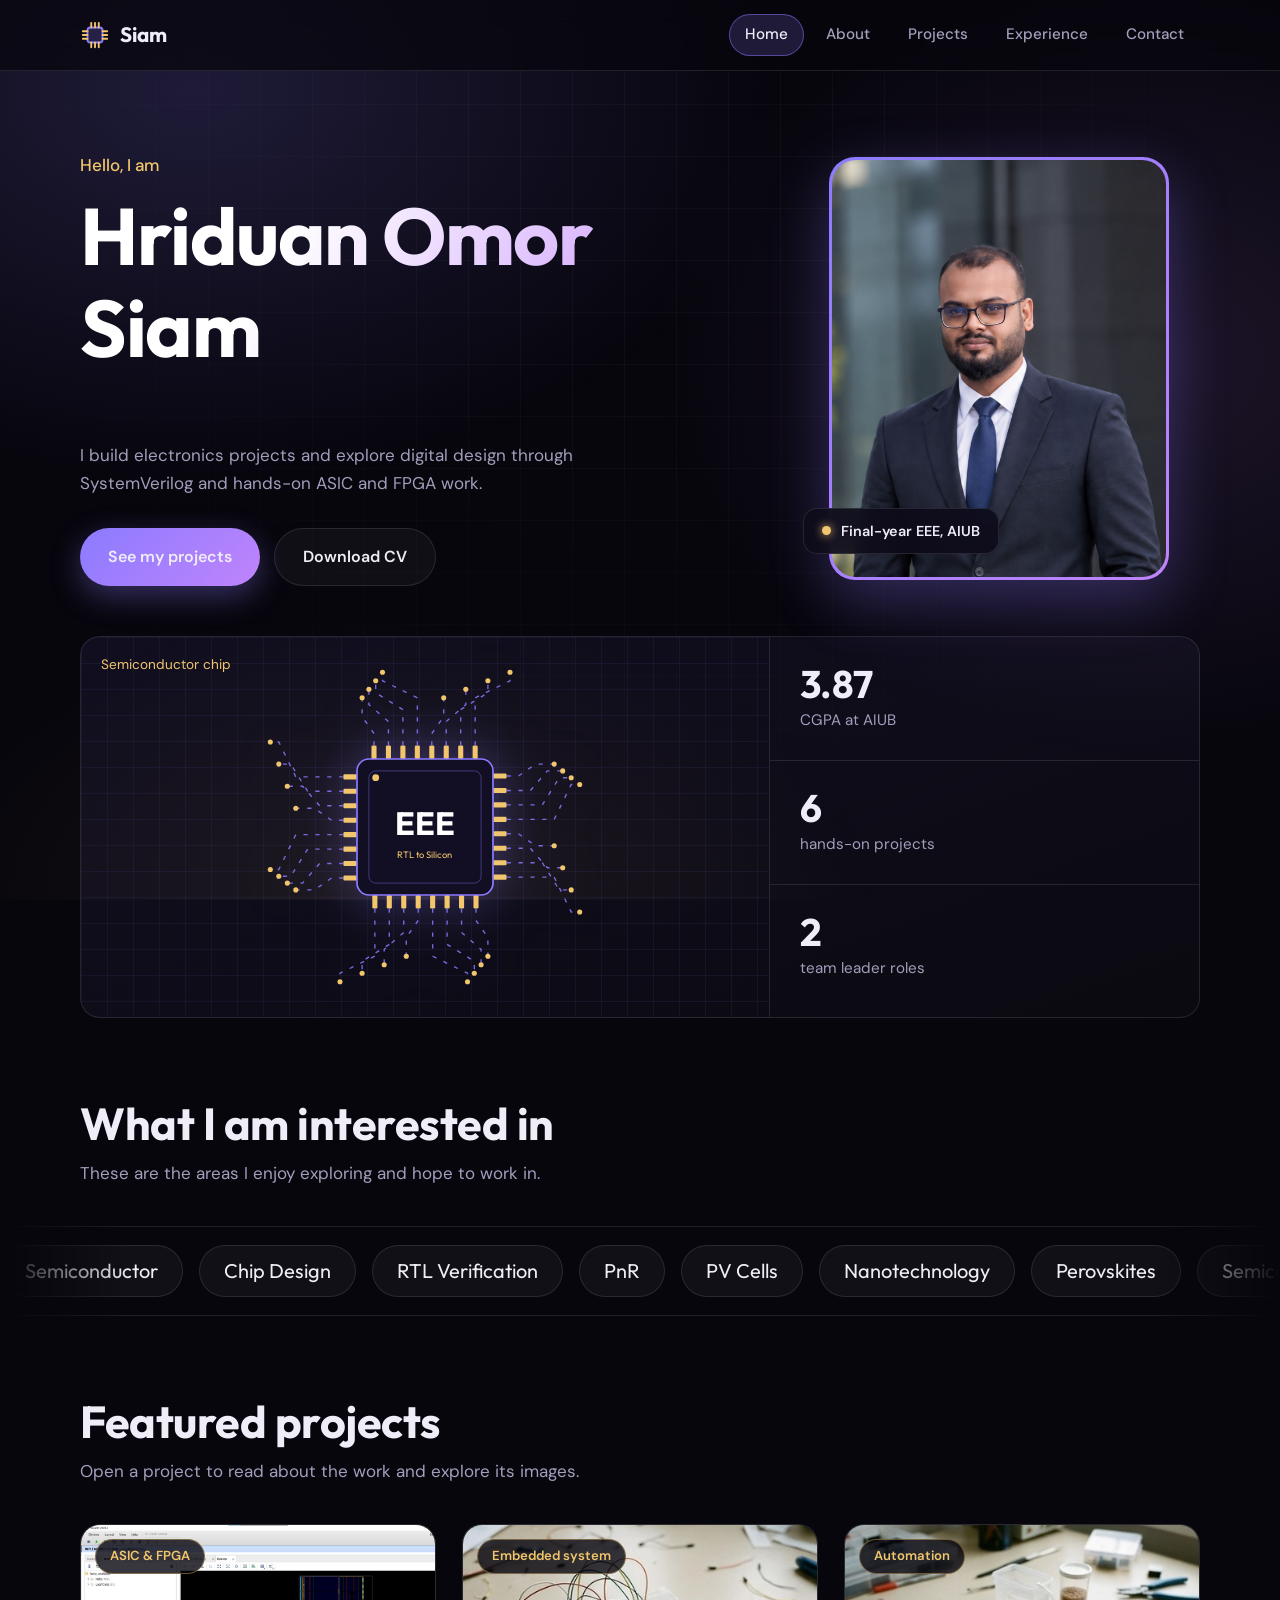
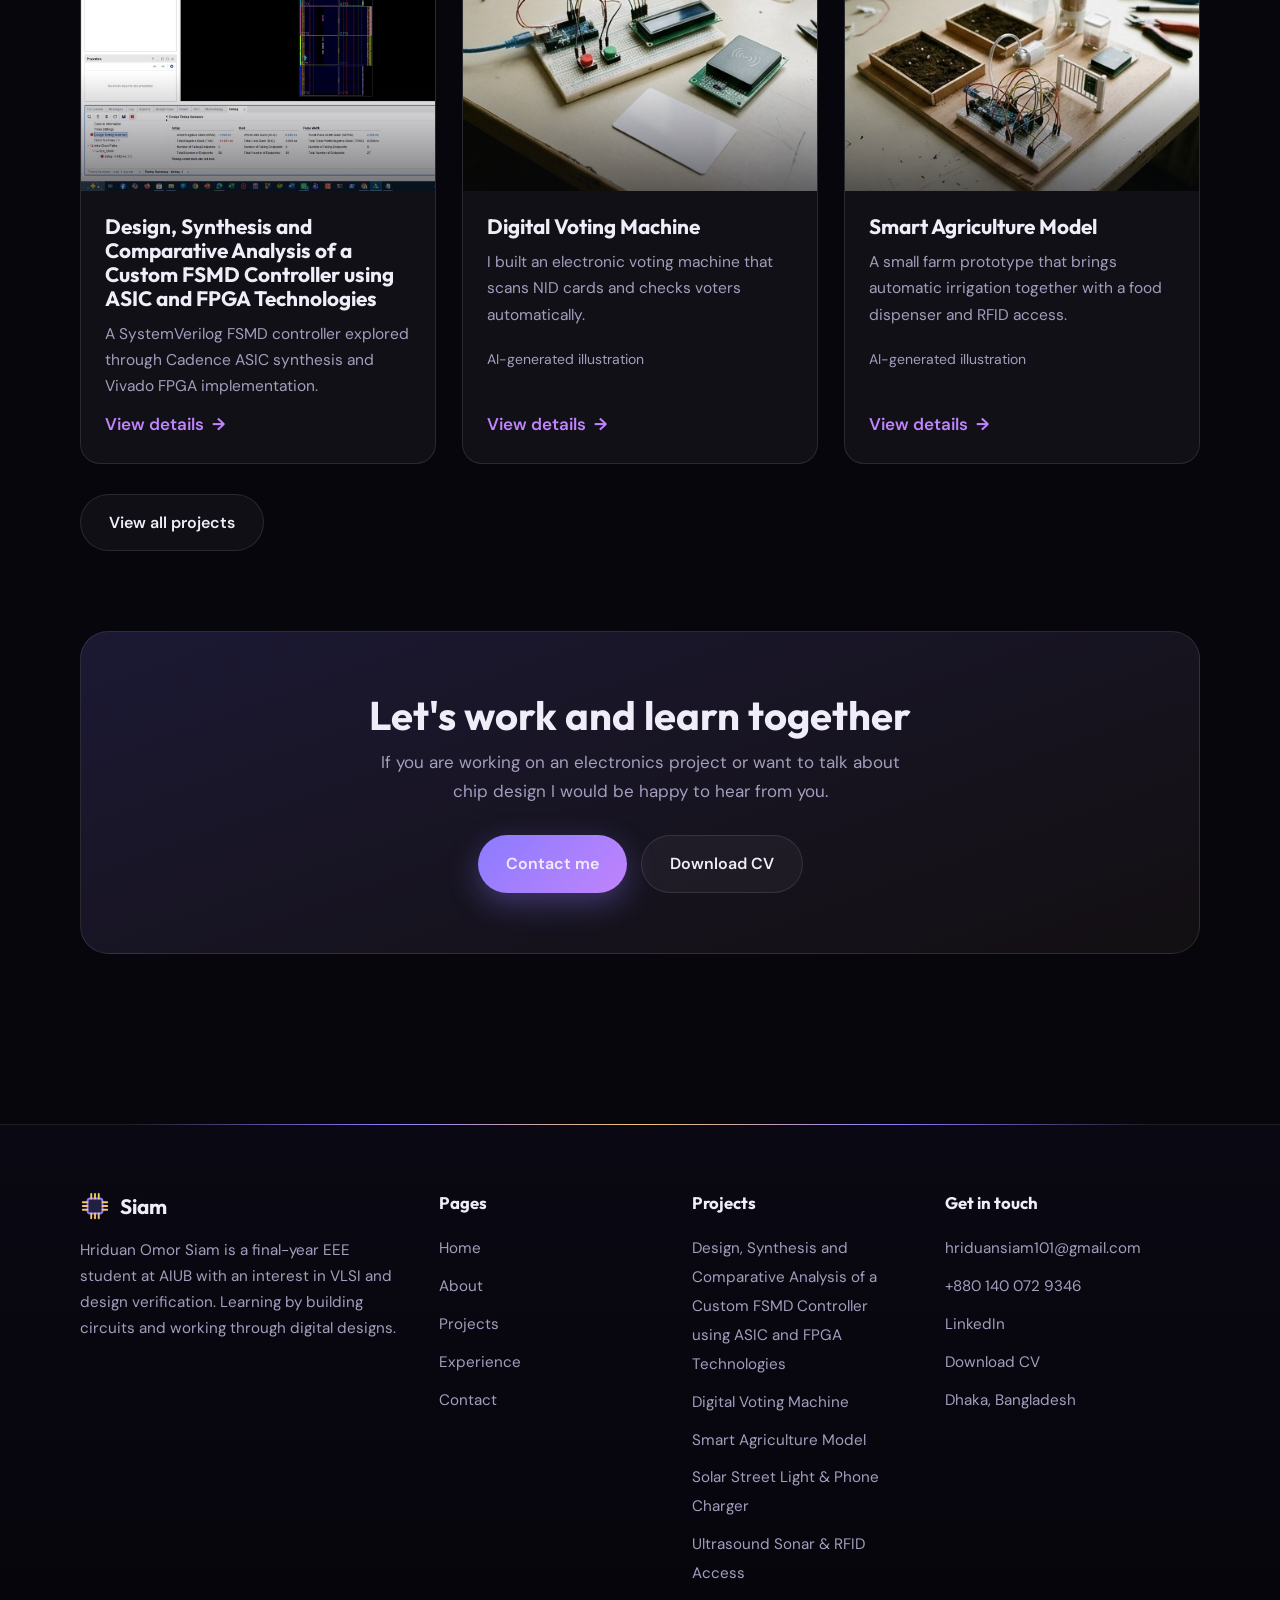
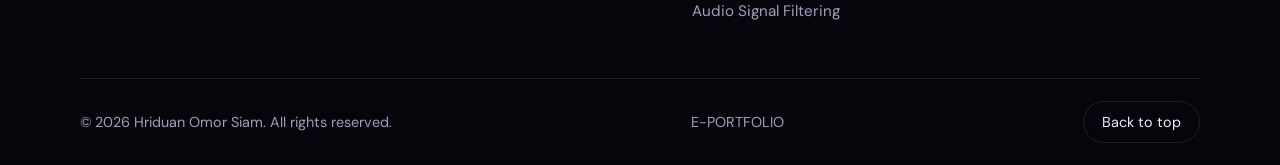
==== index.html @ ba756b3b "Update portfolio from archive" ====
<!DOCTYPE html>
<html lang="en">
<head>
<meta charset="UTF-8">
<meta name="viewport" content="width=device-width, initial-scale=1">
<title>Home | Hriduan Omor Siam</title>
<meta name="description" content="E-portfolio of Hriduan Omor Siam, Final-year EEE student focused on VLSI and design verification at AIUB.">
<meta name="theme-color" content="#07060d">
<link rel="icon" href="data:image/svg+xml,%3Csvg xmlns='http://www.w3.org/2000/svg' viewBox='0 0 32 32'%3E%3Crect x='7' y='7' width='18' height='18' rx='4' fill='%238b7bff'/%3E%3C/svg%3E">
<link rel="preconnect" href="https://fonts.googleapis.com">
<link rel="preconnect" href="https://fonts.gstatic.com" crossorigin>
<link href="https://fonts.googleapis.com/css2?family=DM+Sans:wght@400;500;600&family=Outfit:wght@500;600;700&display=swap" rel="stylesheet">
<link rel="stylesheet" href="style.css">
</head>
<body id="top">
<div id="loader">
<div class="loader-box">
<div class="load-chip">
<i class="pt" style="--i:0"></i><i class="pb" style="--i:0"></i><i class="pl" style="--i:0"></i><i class="pr" style="--i:0"></i>
<i class="pt" style="--i:1"></i><i class="pb" style="--i:1"></i><i class="pl" style="--i:1"></i><i class="pr" style="--i:1"></i>
<i class="pt" style="--i:2"></i><i class="pb" style="--i:2"></i><i class="pl" style="--i:2"></i><i class="pr" style="--i:2"></i>
<i class="pt" style="--i:3"></i><i class="pb" style="--i:3"></i><i class="pl" style="--i:3"></i><i class="pr" style="--i:3"></i>
<span>EEE</span>
</div>
<h2 class="load-name">Hriduan Omor Siam</h2>
<p class="load-text">Powering up the portfolio...</p>
<div class="load-bar"><div class="load-fill"></div></div>
</div>
</div>
<div id="progress"></div>
<header class="nav">
<div class="wrap nav-in">
<a class="logo" href="index.html"><span class="logo-mark"><svg viewBox="0 0 32 32" width="30" height="30" aria-hidden="true"><rect x="8" y="8" width="16" height="16" rx="3" fill="rgba(139,123,255,.2)" stroke="#8b7bff" stroke-width="2"/><path d="M12 3v5M16 3v5M20 3v5M12 24v5M16 24v5M20 24v5M3 12h5M3 16h5M3 20h5M24 12h5M24 16h5M24 20h5" stroke="#f2c66d" stroke-width="2" stroke-linecap="round"/></svg></span>Siam</a>
<input type="checkbox" id="menuToggle" class="menu-check" aria-label="Open menu">
<label for="menuToggle" class="menu-btn"><span></span><span></span><span></span></label>
<nav id="menu">
<ul>
<li><a href="index.html" class="active">Home</a></li>
<li><a href="about.html">About</a></li>
<li><a href="projects.html">Projects</a></li>
<li><a href="experience.html">Experience</a></li>
<li><a href="contact.html">Contact</a></li>
</ul>
</nav>
</div>
</header>
<main>
<section class="wrap hero">
<div>
<p class="hero-hi">Hello, I am</p>
<h1>Hriduan Omor Siam</h1>
<p class="hero-role"><span class="rotator" style="--total:12s"><span style="animation-delay:0s">Final-year EEE student at AIUB</span><span style="animation-delay:3s">VLSI and digital design enthusiast</span><span style="animation-delay:6s">RTL verification learner</span><span style="animation-delay:9s">Electronics project builder</span></span></p>
<p class="hero-text">I build electronics projects and explore digital design through SystemVerilog and hands-on ASIC and FPGA work.</p>
<div class="btn-row"><a class="btn primary" href="projects.html">See my projects</a><a class="btn" href="assets/Hriduan_CV.pdf" download>Download CV</a></div>
</div>
<div class="photo-wrap"><div class="photo-frame"><img src="assets/profile.jpg" alt="Hriduan Omor Siam"></div><div class="photo-badge">Final-year EEE, AIUB</div></div>
</section>
<section class="wrap">
<div class="chip-panel reveal">
<div class="chip-view"><span class="chip-label">Semiconductor chip</span><svg class="chip-svg" viewBox="0 0 400 400" role="img" aria-label="Semiconductor chip drawing">
<g transform="rotate(0 200 200)">
<rect class="pin" x="137" y="104" width="6" height="16" rx="1.5"/>
<path class="trace" style="animation-delay:0.000000s" d="M140 104 V90 L126 70 V48"/>
<circle class="node" cx="126" cy="48" r="3" style="animation-delay:0.000000s"/>
<rect class="pin" x="154" y="104" width="6" height="16" rx="1.5"/>
<path class="trace" style="animation-delay:0.200000s" d="M157 104 V76 L134 56 V38"/>
<circle class="node" cx="134" cy="38" r="3" style="animation-delay:0.250000s"/>
<rect class="pin" x="171" y="104" width="6" height="16" rx="1.5"/>
<path class="trace" style="animation-delay:0.400000s" d="M174 104 V62 L142 42 V28"/>
<circle class="node" cx="142" cy="28" r="3" style="animation-delay:0.500000s"/>
<rect class="pin" x="188" y="104" width="6" height="16" rx="1.5"/>
<path class="trace" style="animation-delay:0.600000s" d="M191 104 V48 L150 28 V18"/>
<circle class="node" cx="150" cy="18" r="3" style="animation-delay:0.750000s"/>
<rect class="pin" x="205" y="104" width="6" height="16" rx="1.5"/>
<path class="trace" style="animation-delay:0.800000s" d="M208 104 V90 L222 70 V48"/>
<circle class="node" cx="222" cy="48" r="3" style="animation-delay:1.000000s"/>
<rect class="pin" x="222" y="104" width="6" height="16" rx="1.5"/>
<path class="trace" style="animation-delay:1.000000s" d="M225 104 V76 L248 56 V38"/>
<circle class="node" cx="248" cy="38" r="3" style="animation-delay:1.250000s"/>
<rect class="pin" x="239" y="104" width="6" height="16" rx="1.5"/>
<path class="trace" style="animation-delay:1.200000s" d="M242 104 V62 L274 42 V28"/>
<circle class="node" cx="274" cy="28" r="3" style="animation-delay:1.500000s"/>
<rect class="pin" x="256" y="104" width="6" height="16" rx="1.5"/>
<path class="trace" style="animation-delay:1.400000s" d="M259 104 V48 L300 28 V18"/>
<circle class="node" cx="300" cy="18" r="3" style="animation-delay:1.750000s"/>
</g>
<g transform="rotate(90 200 200)">
<rect class="pin" x="137" y="104" width="6" height="16" rx="1.5"/>
<path class="trace" style="animation-delay:0.000000s" d="M140 104 V90 L126 70 V48"/>
<circle class="node" cx="126" cy="48" r="3" style="animation-delay:0.000000s"/>
<rect class="pin" x="154" y="104" width="6" height="16" rx="1.5"/>
<path class="trace" style="animation-delay:0.200000s" d="M157 104 V76 L134 56 V38"/>
<circle class="node" cx="134" cy="38" r="3" style="animation-delay:0.250000s"/>
<rect class="pin" x="171" y="104" width="6" height="16" rx="1.5"/>
<path class="trace" style="animation-delay:0.400000s" d="M174 104 V62 L142 42 V28"/>
<circle class="node" cx="142" cy="28" r="3" style="animation-delay:0.500000s"/>
<rect class="pin" x="188" y="104" width="6" height="16" rx="1.5"/>
<path class="trace" style="animation-delay:0.600000s" d="M191 104 V48 L150 28 V18"/>
<circle class="node" cx="150" cy="18" r="3" style="animation-delay:0.750000s"/>
<rect class="pin" x="205" y="104" width="6" height="16" rx="1.5"/>
<path class="trace" style="animation-delay:0.800000s" d="M208 104 V90 L222 70 V48"/>
<circle class="node" cx="222" cy="48" r="3" style="animation-delay:1.000000s"/>
<rect class="pin" x="222" y="104" width="6" height="16" rx="1.5"/>
<path class="trace" style="animation-delay:1.000000s" d="M225 104 V76 L248 56 V38"/>
<circle class="node" cx="248" cy="38" r="3" style="animation-delay:1.250000s"/>
<rect class="pin" x="239" y="104" width="6" height="16" rx="1.5"/>
<path class="trace" style="animation-delay:1.200000s" d="M242 104 V62 L274 42 V28"/>
<circle class="node" cx="274" cy="28" r="3" style="animation-delay:1.500000s"/>
<rect class="pin" x="256" y="104" width="6" height="16" rx="1.5"/>
<path class="trace" style="animation-delay:1.400000s" d="M259 104 V48 L300 28 V18"/>
<circle class="node" cx="300" cy="18" r="3" style="animation-delay:1.750000s"/>
</g>
<g transform="rotate(180 200 200)">
<rect class="pin" x="137" y="104" width="6" height="16" rx="1.5"/>
<path class="trace" style="animation-delay:0.000000s" d="M140 104 V90 L126 70 V48"/>
<circle class="node" cx="126" cy="48" r="3" style="animation-delay:0.000000s"/>
<rect class="pin" x="154" y="104" width="6" height="16" rx="1.5"/>
<path class="trace" style="animation-delay:0.200000s" d="M157 104 V76 L134 56 V38"/>
<circle class="node" cx="134" cy="38" r="3" style="animation-delay:0.250000s"/>
<rect class="pin" x="171" y="104" width="6" height="16" rx="1.5"/>
<path class="trace" style="animation-delay:0.400000s" d="M174 104 V62 L142 42 V28"/>
<circle class="node" cx="142" cy="28" r="3" style="animation-delay:0.500000s"/>
<rect class="pin" x="188" y="104" width="6" height="16" rx="1.5"/>
<path class="trace" style="animation-delay:0.600000s" d="M191 104 V48 L150 28 V18"/>
<circle class="node" cx="150" cy="18" r="3" style="animation-delay:0.750000s"/>
<rect class="pin" x="205" y="104" width="6" height="16" rx="1.5"/>
<path class="trace" style="animation-delay:0.800000s" d="M208 104 V90 L222 70 V48"/>
<circle class="node" cx="222" cy="48" r="3" style="animation-delay:1.000000s"/>
<rect class="pin" x="222" y="104" width="6" height="16" rx="1.5"/>
<path class="trace" style="animation-delay:1.000000s" d="M225 104 V76 L248 56 V38"/>
<circle class="node" cx="248" cy="38" r="3" style="animation-delay:1.250000s"/>
<rect class="pin" x="239" y="104" width="6" height="16" rx="1.5"/>
<path class="trace" style="animation-delay:1.200000s" d="M242 104 V62 L274 42 V28"/>
<circle class="node" cx="274" cy="28" r="3" style="animation-delay:1.500000s"/>
<rect class="pin" x="256" y="104" width="6" height="16" rx="1.5"/>
<path class="trace" style="animation-delay:1.400000s" d="M259 104 V48 L300 28 V18"/>
<circle class="node" cx="300" cy="18" r="3" style="animation-delay:1.750000s"/>
</g>
<g transform="rotate(270 200 200)">
<rect class="pin" x="137" y="104" width="6" height="16" rx="1.5"/>
<path class="trace" style="animation-delay:0.000000s" d="M140 104 V90 L126 70 V48"/>
<circle class="node" cx="126" cy="48" r="3" style="animation-delay:0.000000s"/>
<rect class="pin" x="154" y="104" width="6" height="16" rx="1.5"/>
<path class="trace" style="animation-delay:0.200000s" d="M157 104 V76 L134 56 V38"/>
<circle class="node" cx="134" cy="38" r="3" style="animation-delay:0.250000s"/>
<rect class="pin" x="171" y="104" width="6" height="16" rx="1.5"/>
<path class="trace" style="animation-delay:0.400000s" d="M174 104 V62 L142 42 V28"/>
<circle class="node" cx="142" cy="28" r="3" style="animation-delay:0.500000s"/>
<rect class="pin" x="188" y="104" width="6" height="16" rx="1.5"/>
<path class="trace" style="animation-delay:0.600000s" d="M191 104 V48 L150 28 V18"/>
<circle class="node" cx="150" cy="18" r="3" style="animation-delay:0.750000s"/>
<rect class="pin" x="205" y="104" width="6" height="16" rx="1.5"/>
<path class="trace" style="animation-delay:0.800000s" d="M208 104 V90 L222 70 V48"/>
<circle class="node" cx="222" cy="48" r="3" style="animation-delay:1.000000s"/>
<rect class="pin" x="222" y="104" width="6" height="16" rx="1.5"/>
<path class="trace" style="animation-delay:1.000000s" d="M225 104 V76 L248 56 V38"/>
<circle class="node" cx="248" cy="38" r="3" style="animation-delay:1.250000s"/>
<rect class="pin" x="239" y="104" width="6" height="16" rx="1.5"/>
<path class="trace" style="animation-delay:1.200000s" d="M242 104 V62 L274 42 V28"/>
<circle class="node" cx="274" cy="28" r="3" style="animation-delay:1.500000s"/>
<rect class="pin" x="256" y="104" width="6" height="16" rx="1.5"/>
<path class="trace" style="animation-delay:1.400000s" d="M259 104 V48 L300 28 V18"/>
<circle class="node" cx="300" cy="18" r="3" style="animation-delay:1.750000s"/>
</g>
<g class="chip-core">
<rect class="die" x="120" y="120" width="160" height="160" rx="14"/>
<rect class="die-inner" x="134" y="134" width="132" height="132" rx="8"/>
<circle cx="142" cy="142" r="4" fill="#f2c66d"/>
<text class="die-text" x="200" y="210">EEE</text>
<text class="die-sub" x="200" y="236">RTL  to  Silicon</text>
</g>
</svg>
</div>
<div class="chip-stats">
<div class="stat"><b>3.87</b><span>CGPA at AIUB</span></div>
<div class="stat"><b>6</b><span>hands-on projects</span></div>
<div class="stat"><b>2</b><span>team leader roles</span></div>
</div>
</div>
</section>
<section class="section">
<div class="wrap"><div class="section-head reveal"><h2>What I am interested in</h2><p>These are the areas I enjoy exploring and hope to work in.</p></div></div>
<div class="marquee"><div class="marquee-track">
<span>Semiconductor</span><span>Chip Design</span><span>RTL Verification</span><span>PnR</span><span>PV Cells</span><span>Nanotechnology</span><span>Perovskites</span><span>Semiconductor</span><span>Chip Design</span><span>RTL Verification</span><span>PnR</span><span>PV Cells</span><span>Nanotechnology</span><span>Perovskites</span>
</div></div>
</section>
<section class="wrap">
<div class="section-head reveal"><h2>Featured projects</h2><p>Open a project to read about the work and explore its images.</p></div>
<div class="projects-grid">
<a class="tile reveal" href="project-fsmd-controller-asic-fpga.html">
<div class="tile-img"><img src="assets/fsmd-fpga-layout.jpg" alt="Design, Synthesis and Comparative Analysis of a Custom FSMD Controller using ASIC and FPGA Technologies" loading="lazy"><span class="tile-cat">ASIC &amp; FPGA</span></div>
<div class="tile-body"><h3>Design, Synthesis and Comparative Analysis of a Custom FSMD Controller using ASIC and FPGA Technologies</h3><p>A SystemVerilog FSMD controller explored through Cadence ASIC synthesis and Vivado FPGA implementation.</p><span class="more">View details <b>&rarr;</b></span></div>
</a>
<a class="tile reveal" href="project-digital-voting-machine.html">
<div class="tile-img"><img src="assets/voting-machine-main.jpg" alt="Digital Voting Machine" loading="lazy"><span class="tile-cat">Embedded system</span></div>
<div class="tile-body"><h3>Digital Voting Machine</h3><p>I built an electronic voting machine that scans NID cards and checks voters automatically.</p><p class="image-note">AI-generated illustration</p><span class="more">View details <b>&rarr;</b></span></div>
</a>
<a class="tile reveal" href="project-smart-agriculture-model.html">
<div class="tile-img"><img src="assets/smart-farm-model.jpg" alt="Smart Agriculture Model" loading="lazy"><span class="tile-cat">Automation</span></div>
<div class="tile-body"><h3>Smart Agriculture Model</h3><p>A small farm prototype that brings automatic irrigation together with a food dispenser and RFID access.</p><p class="image-note">AI-generated illustration</p><span class="more">View details <b>&rarr;</b></span></div>
</a>
</div>
<div class="btn-row"><a class="btn" href="projects.html">View all projects</a></div>
</section>
<div class="section">
<section class="wrap">
<div class="cta reveal">
<h2>Let's work and learn together</h2>
<p>If you are working on an electronics project or want to talk about chip design I would be happy to hear from you.</p>
<div class="btn-row"><a class="btn primary" href="contact.html">Contact me</a><a class="btn" href="assets/Hriduan_CV.pdf" download>Download CV</a></div>
</div>
</section>
</div>
</main>
<footer class="footer">
<div class="wrap">
<div class="footer-top">
<div>
<a class="logo" href="index.html"><span class="logo-mark"><svg viewBox="0 0 32 32" width="30" height="30" aria-hidden="true"><rect x="8" y="8" width="16" height="16" rx="3" fill="rgba(139,123,255,.2)" stroke="#8b7bff" stroke-width="2"/><path d="M12 3v5M16 3v5M20 3v5M12 24v5M16 24v5M20 24v5M3 12h5M3 16h5M3 20h5M24 12h5M24 16h5M24 20h5" stroke="#f2c66d" stroke-width="2" stroke-linecap="round"/></svg></span>Siam</a>
<p>Hriduan Omor Siam is a final-year EEE student at AIUB with an interest in VLSI and design verification. Learning by building circuits and working through digital designs.</p>
</div>
<div>
<h4>Pages</h4>
<ul>
<li><a href="index.html">Home</a></li>
<li><a href="about.html">About</a></li>
<li><a href="projects.html">Projects</a></li>
<li><a href="experience.html">Experience</a></li>
<li><a href="contact.html">Contact</a></li>
</ul>
</div>
<div>
<h4>Projects</h4>
<ul>
<li><a href="project-fsmd-controller-asic-fpga.html">Design, Synthesis and Comparative Analysis of a Custom FSMD Controller using ASIC and FPGA Technologies</a></li>
<li><a href="project-digital-voting-machine.html">Digital Voting Machine</a></li>
<li><a href="project-smart-agriculture-model.html">Smart Agriculture Model</a></li>
<li><a href="project-solar-street-light.html">Solar Street Light &amp; Phone Charger</a></li>
<li><a href="project-ultrasound-sonar-rfid.html">Ultrasound Sonar &amp; RFID Access</a></li>
<li><a href="project-audio-signal-filtering.html">Audio Signal Filtering</a></li>
</ul>
</div>
<div>
<h4>Get in touch</h4>
<ul>
<li><a href="mailto:hriduansiam101@gmail.com">hriduansiam101@gmail.com</a></li>
<li><a href="tel:+8801400729346">+880 140 072 9346</a></li>
<li><a href="https://www.linkedin.com/in/hriduan-omor-siam-27870b363" target="_blank" rel="noopener">LinkedIn</a></li>
<li><a href="assets/Hriduan_CV.pdf" download>Download CV</a></li>
<li><span style="color:var(--muted);font-size:.95rem">Dhaka, Bangladesh</span></li>
</ul>
</div>
</div>
<div class="footer-bottom">
<span>&copy; 2026 Hriduan Omor Siam. All rights reserved.</span>
<span>E-PORTFOLIO</span>
<a class="to-top" href="#top">Back to top</a>
</div>
</div>
</footer>
</body>
</html>
---- style.css ----
/* ---------- COLORS AND SIZES (edit here) ---------- */
:root{
  --bg:#07060d;
  --bg2:#0e0c1a;
  --card:rgba(255,255,255,.045);
  --line:rgba(255,255,255,.1);
  --text:#efedf8;
  --muted:#a29fbd;
  --main:#8b7bff;      /* main violet */
  --main2:#c084fc;     /* lighter violet */
  --gold:#f2c66d;      /* gold, like chip pins */
  --grad:linear-gradient(135deg,#8b7bff,#c084fc);
  --radius:20px;
  --head:"Outfit","Segoe UI",system-ui,sans-serif;
  --body:"DM Sans","Segoe UI",system-ui,sans-serif;
}

/* ---------- BASIC RESET ---------- */
*{box-sizing:border-box;margin:0;padding:0}
html{scroll-behavior:smooth}
body{background:var(--bg);color:var(--text);font-family:var(--body);font-size:17px;line-height:1.7;overflow-x:hidden;animation:pageIn .7s ease}
img{max-width:100%;display:block}
a{color:inherit}
ul{list-style:none}
h1,h2,h3{font-family:var(--head);line-height:1.15}
.wrap{width:min(1120px,92%);margin:0 auto}
:focus-visible{outline:2px solid var(--gold);outline-offset:3px}

/* soft background glow + grid */
body::before{content:"";position:fixed;inset:0;z-index:-2;
  background:radial-gradient(600px 400px at 15% 10%,rgba(139,123,255,.18),transparent),
             radial-gradient(500px 400px at 90% 40%,rgba(192,132,252,.12),transparent),
             radial-gradient(500px 300px at 30% 100%,rgba(242,198,109,.07),transparent)}
body::after{content:"";position:fixed;inset:0;z-index:-1;pointer-events:none;
  background-image:linear-gradient(rgba(255,255,255,.03) 1px,transparent 1px),linear-gradient(90deg,rgba(255,255,255,.03) 1px,transparent 1px);
  background-size:52px 52px;
  -webkit-mask-image:radial-gradient(ellipse at 50% 20%,#000 20%,transparent 75%);mask-image:radial-gradient(ellipse at 50% 20%,#000 20%,transparent 75%)}

/* ---------- LOADING ANIMATION ---------- */
/* the loader hides itself with pure CSS after about 2 seconds, so it can never get stuck */
#loader{position:fixed;inset:0;z-index:999;background:var(--bg);display:grid;place-items:center;animation:loaderOut .6s ease 1.9s forwards}
.loader-box{text-align:center;width:min(320px,80%)}
.load-chip{position:relative;width:96px;height:96px;margin:0 auto 30px;border:2px solid var(--main);border-radius:18px;display:grid;place-items:center;
  font-family:var(--head);font-weight:700;font-size:1.5rem;color:var(--gold);background:rgba(139,123,255,.08);animation:chipGlow 1.4s ease-in-out infinite}
.load-chip i{position:absolute;background:var(--gold);border-radius:2px;opacity:.2;animation:pinOn 1.2s infinite;animation-delay:calc(var(--i) * .15s)}
.load-chip .pt{width:4px;height:14px;top:-15px;left:calc(15px + var(--i) * 21px)}
.load-chip .pb{width:4px;height:14px;bottom:-15px;left:calc(15px + var(--i) * 21px)}
.load-chip .pl{width:14px;height:4px;left:-15px;top:calc(15px + var(--i) * 21px)}
.load-chip .pr{width:14px;height:4px;right:-15px;top:calc(15px + var(--i) * 21px)}
.load-name{font-size:1.5rem;letter-spacing:.5px;margin-bottom:6px}
.load-text{color:var(--muted);font-size:.95rem;margin-bottom:18px}
.load-bar{height:4px;background:rgba(255,255,255,.1);border-radius:9px;overflow:hidden}
.load-fill{height:100%;width:0;background:var(--grad);border-radius:9px;box-shadow:0 0 14px var(--main);animation:fillBar 1.7s ease-out forwards}

/* ---------- NAVIGATION ---------- */
#progress{position:fixed;top:0;left:0;height:3px;width:100%;background:var(--grad);z-index:200;transform:scaleX(0);transform-origin:left}
@supports (animation-timeline:scroll()){#progress{animation:grow linear;animation-timeline:scroll(root)}}
.nav{position:sticky;top:0;z-index:100;background:rgba(7,6,13,.72);backdrop-filter:blur(14px);-webkit-backdrop-filter:blur(14px);border-bottom:1px solid var(--line);transition:.3s}
.nav.scrolled{background:rgba(7,6,13,.92);box-shadow:0 8px 30px rgba(0,0,0,.4)}
.nav-in{display:flex;align-items:center;justify-content:space-between;height:70px}
.logo{display:flex;align-items:center;gap:10px;text-decoration:none;font-family:var(--head);font-weight:700;font-size:1.3rem}
.logo-mark svg{display:block;transition:transform .6s}
.logo:hover .logo-mark svg{transform:rotate(90deg)}
.nav ul{display:flex;gap:6px}
.nav ul a{display:block;text-decoration:none;color:var(--muted);padding:8px 16px;border-radius:999px;font-weight:500;font-size:.95rem;transition:.25s}
.nav ul a:hover{color:var(--text);background:rgba(255,255,255,.06)}
.nav ul a.active{color:var(--text);background:rgba(139,123,255,.18);box-shadow:inset 0 0 0 1px rgba(139,123,255,.5)}
.menu-btn{display:none;background:none;border:1px solid var(--line);border-radius:12px;width:44px;height:44px;cursor:pointer;flex-direction:column;justify-content:center;align-items:center;gap:5px}
.menu-btn span{width:20px;height:2px;background:var(--text);transition:.3s}
.menu-check{position:absolute;opacity:0;width:0;height:0}
.menu-check:focus-visible + .menu-btn{outline:2px solid var(--gold);outline-offset:3px}
.menu-check:checked + .menu-btn span:nth-child(1){transform:translateY(7px) rotate(45deg)}
.menu-check:checked + .menu-btn span:nth-child(2){opacity:0}
.menu-check:checked + .menu-btn span:nth-child(3){transform:translateY(-7px) rotate(-45deg)}

/* ---------- BUTTONS AND TAGS ---------- */
.btn{position:relative;overflow:hidden;display:inline-flex;align-items:center;gap:8px;padding:14px 28px;border-radius:999px;font-weight:600;font-size:1rem;font-family:var(--body);text-decoration:none;color:var(--text);border:1px solid var(--line);background:rgba(255,255,255,.04);cursor:pointer;transition:.3s}
.btn:hover{transform:translateY(-3px);border-color:var(--main)}
.btn.primary{background:var(--grad);border:none;box-shadow:0 10px 30px rgba(139,123,255,.35)}
.btn.primary:hover{box-shadow:0 14px 40px rgba(139,123,255,.55)}
.btn::after{content:"";position:absolute;top:0;left:-80%;width:50%;height:100%;background:linear-gradient(100deg,transparent,rgba(255,255,255,.3),transparent);transform:skewX(-20deg)}
.btn:hover::after{left:130%;transition:.7s}
.btn-row{display:flex;flex-wrap:wrap;gap:14px;margin-top:30px}
.tag{display:inline-block;padding:5px 14px;border-radius:999px;font-size:.85rem;color:var(--gold);border:1px solid rgba(242,198,109,.35);background:rgba(242,198,109,.07)}
.tags{display:flex;flex-wrap:wrap;gap:10px}

/* ---------- HOME: HERO ---------- */
.hero{display:grid;grid-template-columns:1.25fr .75fr;gap:50px;align-items:center;padding:80px 0 50px}
.hero-hi{color:var(--gold);font-weight:500;margin-bottom:10px}
.hero h1{font-size:clamp(2.6rem,7vw,5rem);font-weight:700;letter-spacing:-1.5px;
  background:linear-gradient(120deg,#fff 30%,var(--main2));-webkit-background-clip:text;background-clip:text;color:transparent;margin-bottom:16px}
.hero-role{font-size:clamp(1.05rem,2.4vw,1.35rem);font-weight:600}
/* words change by themselves (the keyframes "wordShow" are made by the C++ program) */
.rotator{display:grid}
.rotator span{grid-area:1/1;opacity:0;animation:wordShow var(--total,12s) infinite}
.hero-text{color:var(--muted);max-width:520px;margin-top:14px}
.photo-wrap{position:relative;max-width:340px;margin:0 auto;animation:float 6s ease-in-out infinite}
.photo-frame{padding:3px;border-radius:26px;background:linear-gradient(135deg,var(--main),var(--main2),var(--gold),var(--main));background-size:300% 300%;animation:borderMove 6s linear infinite;box-shadow:0 20px 60px rgba(139,123,255,.3)}
.photo-frame img{border-radius:24px;width:100%;aspect-ratio:4/5;object-fit:cover;background:#fff}
.photo-badge{position:absolute;left:-26px;bottom:26px;display:flex;align-items:center;gap:10px;padding:10px 18px;border-radius:14px;background:rgba(14,12,26,.9);border:1px solid var(--line);font-size:.9rem;font-weight:600;backdrop-filter:blur(8px)}
.photo-badge::before{content:"";width:9px;height:9px;border-radius:50%;background:var(--gold);box-shadow:0 0 10px var(--gold);animation:pulse 1.6s infinite}

/* ---------- HOME: CHIP PANEL ---------- */
.chip-panel{display:grid;grid-template-columns:1.6fr 1fr;border:1px solid var(--line);border-radius:var(--radius);overflow:hidden;background:linear-gradient(160deg,rgba(139,123,255,.08),rgba(255,255,255,.02))}
.chip-view{position:relative;padding:20px;display:grid;place-items:center;min-height:320px;
  background-image:linear-gradient(rgba(139,123,255,.07) 1px,transparent 1px),linear-gradient(90deg,rgba(139,123,255,.07) 1px,transparent 1px);background-size:26px 26px}
.chip-label{position:absolute;top:16px;left:20px;font-size:.85rem;color:var(--gold)}
.chip-svg{width:100%;max-width:340px;height:auto;filter:drop-shadow(0 0 25px rgba(139,123,255,.35))}
.pin{fill:var(--gold)}
.trace{fill:none;stroke:var(--main);stroke-width:1.6;stroke-dasharray:5 9;animation:flow 2.5s linear infinite;opacity:.85}
.node{fill:var(--gold);animation:pulse 2s infinite}
.die{fill:#120f24;stroke:var(--main);stroke-width:2}
.die-inner{fill:none;stroke:rgba(139,123,255,.45);stroke-width:1}
.die-text{fill:#fff;font-family:var(--head);font-weight:700;font-size:38px;text-anchor:middle}
.die-sub{fill:var(--gold);font-family:var(--head);font-size:11px;text-anchor:middle}
.chip-core{animation:chipGlow 2.4s ease-in-out infinite}
.chip-stats{border-left:1px solid var(--line)}
.stat{padding:26px 30px;border-bottom:1px solid var(--line)}
.stat:last-child{border-bottom:none}
.stat b{display:block;font-family:var(--head);font-size:2.4rem;line-height:1.1}
.stat span{color:var(--muted);font-size:.95rem}

/* ---------- SECTIONS ---------- */
.section{padding:80px 0}
.section-head{margin-bottom:38px;max-width:640px}
.section-head h2{font-size:clamp(1.9rem,4.5vw,2.8rem);letter-spacing:-.5px;margin-bottom:10px}
.section-head p{color:var(--muted)}
.page-hero{padding:80px 0 20px}
.page-hero h1{font-size:clamp(2.2rem,6vw,3.8rem);letter-spacing:-1px;margin-bottom:12px}
.page-hero p{color:var(--muted);max-width:620px}
.crumb{display:inline-block;color:var(--gold);text-decoration:none;font-size:.95rem;margin-bottom:18px}
.crumb:hover{text-decoration:underline}
.grid{display:grid;gap:22px;grid-template-columns:repeat(auto-fit,minmax(260px,1fr))}
.card{background:var(--card);border:1px solid var(--line);border-radius:var(--radius);padding:28px;transition:border-color .3s,box-shadow .3s,transform .3s}
.card:hover{border-color:rgba(139,123,255,.55);box-shadow:0 14px 40px rgba(139,123,255,.15);transform:translateY(-4px)}
form.card:hover,.cv-card:hover,.side-box:hover{transform:none}
.card h3{font-size:1.2rem;margin-bottom:8px}
.card p{color:var(--muted);font-size:.98rem}

/* interests strip */
.marquee{overflow:hidden;border-block:1px solid var(--line);padding:18px 0;-webkit-mask-image:linear-gradient(90deg,transparent,#000 10%,#000 90%,transparent);mask-image:linear-gradient(90deg,transparent,#000 10%,#000 90%,transparent)}
.marquee-track{display:flex;gap:16px;width:max-content;animation:scroll 32s linear infinite}
.marquee:hover .marquee-track{animation-play-state:paused}
.marquee-track span{font-family:var(--head);font-size:1.25rem;padding:8px 24px;border-radius:999px;border:1px solid var(--line);background:var(--card);white-space:nowrap}
.interest .dot{display:block;width:34px;height:34px;margin-bottom:16px;border-radius:9px;border:2px solid var(--main);position:relative}
.interest .dot::after{content:"";position:absolute;inset:7px;border-radius:3px;background:var(--gold);opacity:.85}

/* ---------- PROJECT TILES ---------- */
.projects-grid{display:grid;gap:26px;grid-template-columns:repeat(auto-fill,minmax(320px,1fr))}
.tile{display:flex;flex-direction:column;text-decoration:none;color:inherit;background:var(--card);border:1px solid var(--line);border-radius:var(--radius);overflow:hidden;transition:border-color .3s,box-shadow .3s,transform .25s;transform-style:preserve-3d}
.tile:hover{border-color:rgba(139,123,255,.6);box-shadow:0 20px 50px rgba(139,123,255,.2);transform:translateY(-8px)}
.tile-img{position:relative;overflow:hidden;aspect-ratio:4/3;background:#f1f1f7}
.tile-img img{width:100%;height:100%;object-fit:cover;transition:transform .6s}
.tile:hover .tile-img img{transform:scale(1.08)}
.tile-img::after{content:"";position:absolute;inset:0;background:linear-gradient(180deg,transparent 55%,rgba(7,6,13,.55))}
.tile-cat{position:absolute;z-index:2;top:14px;left:14px;padding:5px 14px;border-radius:999px;font-size:.82rem;font-weight:600;background:rgba(7,6,13,.8);color:var(--gold);border:1px solid rgba(242,198,109,.4)}
.tile-body{padding:24px;display:flex;flex-direction:column;gap:10px;flex:1}
.tile-body h3{font-size:1.3rem}
.tile-body p{color:var(--muted);font-size:.97rem;flex:1}
.more{color:var(--main2);font-weight:600;display:inline-flex;gap:8px;align-items:center}
.more b{transition:transform .3s}
.tile:hover .more b{transform:translateX(6px)}

/* ---------- PROJECT DETAIL PAGE ---------- */
.detail{display:grid;grid-template-columns:1.4fr .6fr;gap:34px;align-items:start}
.gallery{display:grid;grid-template-columns:repeat(2,1fr);gap:16px}
.gallery figure a{display:block;text-decoration:none;color:inherit}
.gallery figure{cursor:zoom-in;overflow:hidden;border-radius:16px;border:1px solid var(--line);background:var(--card)}
.gallery img{width:100%;aspect-ratio:4/3;object-fit:contain;background:#f1f1f7;transition:transform .5s}
.gallery figure:hover img{transform:scale(1.05)}
.gallery figcaption{padding:10px 14px;font-size:.9rem;color:var(--muted)}
.side-box{position:sticky;top:96px}
.side-box h3{margin:0 0 12px;font-size:1.05rem}
.side-box .tags{margin-bottom:24px}
.text-block{margin-top:34px}
.text-block p{color:var(--muted);margin-bottom:14px}
.text-block h2{font-size:1.6rem;margin:30px 0 14px}
.check li{position:relative;padding-left:30px;margin-bottom:10px;color:var(--text)}
.check li::before{content:"";position:absolute;left:0;top:9px;width:14px;height:8px;border-left:2px solid var(--gold);border-bottom:2px solid var(--gold);transform:rotate(-45deg)}
.pager{display:flex;justify-content:space-between;gap:16px;margin-top:60px;flex-wrap:wrap}
.pager a{flex:1;min-width:220px;text-decoration:none;padding:20px 24px;border-radius:var(--radius);border:1px solid var(--line);background:var(--card);transition:.3s}
.pager a:hover{border-color:var(--main);transform:translateY(-4px)}
.pager small{display:block;color:var(--muted)}
.pager a.next{text-align:right}
/* big photo: opens with the #target trick, no JavaScript needed */
.lightbox{position:fixed;inset:0;z-index:500;background:rgba(4,3,10,.93);display:none;place-items:center;padding:24px;cursor:zoom-out;text-decoration:none;color:inherit}
.lightbox:target{display:grid;animation:pageIn .3s}
.lightbox img{max-height:80vh;border-radius:14px;background:#fff;margin:0 auto}
.lightbox p{text-align:center;margin-top:14px;color:var(--muted)}

/* ---------- ABOUT / EXPERIENCE ---------- */
.about{display:grid;grid-template-columns:.7fr 1.3fr;gap:50px;align-items:center}
.about p{color:var(--muted);margin-bottom:16px}
.timeline{position:relative;margin-left:8px;padding-left:34px;border-left:2px solid var(--line)}
.t-item{position:relative;margin-bottom:26px}
.t-item::before{content:"";position:absolute;left:-43px;top:28px;width:16px;height:16px;border-radius:50%;background:var(--bg);border:3px solid var(--main);box-shadow:0 0 12px var(--main)}
.t-item .tag{margin-bottom:10px}
.t-item small{color:var(--gold)}
.skill-card h3{color:var(--gold);margin-bottom:14px}
.skill-card .tag{color:var(--text);border-color:var(--line);background:rgba(255,255,255,.05)}

/* ---------- CONTACT ---------- */
.contact{display:grid;grid-template-columns:.9fr 1.1fr;gap:34px}
.info-link{display:flex;gap:16px;align-items:center;text-decoration:none;padding:18px 20px;border-radius:16px;border:1px solid var(--line);background:var(--card);margin-bottom:14px;transition:.3s}
.info-link:hover{border-color:var(--main);transform:translateX(6px)}
.info-link small{display:block;color:var(--muted)}
.info-link strong{word-break:break-word;font-weight:500}
.ico{flex:none;width:44px;height:44px;border-radius:12px;display:grid;place-items:center;background:rgba(139,123,255,.15);color:var(--gold);font-family:var(--head);font-weight:700}
.cv-card{margin-top:22px;text-align:center;border-color:rgba(242,198,109,.4);background:linear-gradient(160deg,rgba(242,198,109,.08),rgba(139,123,255,.06))}
.cv-card p{margin-bottom:18px}
form label{display:block;font-weight:500;margin-bottom:6px}
form input,form textarea{width:100%;padding:14px 16px;margin-bottom:18px;border-radius:14px;border:1px solid var(--line);background:rgba(255,255,255,.04);color:var(--text);font:inherit;transition:.25s}
form input:focus,form textarea:focus{outline:none;border-color:var(--main);box-shadow:0 0 0 4px rgba(139,123,255,.2)}
form textarea{min-height:150px;resize:vertical}
.hp{display:none}
.sent-note{display:none;scroll-margin-top:100px;margin-bottom:20px;padding:14px 18px;border-radius:14px;border:1px solid rgba(242,198,109,.45);background:rgba(242,198,109,.08);color:var(--text)}
.sent-note:target{display:block;animation:pageIn .4s}
.form-note{margin-top:14px}
.form-note a{color:var(--gold)}

/* ---------- FOOTER ---------- */
.cta{text-align:center;padding:60px 30px;border-radius:28px;border:1px solid var(--line);background:linear-gradient(160deg,rgba(139,123,255,.16),rgba(242,198,109,.05));margin-bottom:10px}
.cta h2{font-size:clamp(1.7rem,4vw,2.5rem);margin-bottom:10px}
.cta p{color:var(--muted);max-width:520px;margin:0 auto}
.cta .btn-row{justify-content:center}
.footer{margin-top:80px;border-top:1px solid var(--line);background:linear-gradient(180deg,#0a0913,#05040a);position:relative}
.footer::before{content:"";position:absolute;top:-1px;left:10%;right:10%;height:1px;background:linear-gradient(90deg,transparent,var(--main),var(--gold),var(--main),transparent)}
.footer-top{display:grid;grid-template-columns:1.5fr 1fr 1fr 1.2fr;gap:40px;padding:64px 0 44px}
.footer h4{font-family:var(--head);font-size:1.05rem;margin-bottom:16px}
.footer p{color:var(--muted);font-size:.95rem;max-width:320px;margin-top:14px}
.footer li{margin-bottom:9px}
.footer li a{color:var(--muted);text-decoration:none;font-size:.95rem;transition:.25s}
.footer li a:hover{color:var(--gold);padding-left:5px}
.footer-bottom{display:flex;justify-content:space-between;align-items:center;flex-wrap:wrap;gap:14px;padding:22px 0;border-top:1px solid var(--line);color:var(--muted);font-size:.9rem}
.to-top{display:inline-block;text-decoration:none;cursor:pointer;background:none;border:1px solid var(--line);color:var(--text);border-radius:999px;padding:8px 18px;font:inherit;font-size:.9rem;transition:.3s}
.to-top:hover{border-color:var(--gold);color:var(--gold)}

/* ---------- ANIMATIONS ---------- */
/* slide-in when scrolling (browsers that do not know it just show everything) */
@supports (animation-timeline:view()){
  .reveal{animation:revealIn linear backwards;animation-timeline:view();animation-range:entry 0% entry 45%}
}
@keyframes revealIn{from{opacity:0;transform:translateY(34px)}to{opacity:1;transform:none}}
@keyframes pageIn{from{opacity:0}to{opacity:1}}
@keyframes loaderOut{to{opacity:0;visibility:hidden}}
@keyframes fillBar{to{width:100%}}
@keyframes grow{to{transform:scaleX(1)}}
@keyframes float{50%{transform:translateY(-12px)}}
@keyframes pulse{50%{opacity:.35;transform:scale(.8)}}
@keyframes flow{to{stroke-dashoffset:-56}}
@keyframes scroll{to{transform:translateX(-50%)}}
@keyframes borderMove{to{background-position:300% 0}}
@keyframes pinOn{50%{opacity:1;box-shadow:0 0 12px var(--gold)}}
@keyframes chipGlow{50%{box-shadow:0 0 34px rgba(139,123,255,.55)}}

/* ---------- RESPONSIVE ---------- */
@media (max-width:900px){
  .hero,.about,.contact,.detail{grid-template-columns:1fr}
  .hero{padding-top:50px}
  .photo-wrap{order:-1;max-width:260px}
  .photo-badge{left:50%;transform:translateX(-50%);bottom:-16px;white-space:nowrap}
  .chip-panel{grid-template-columns:1fr}
  .chip-stats{border-left:none;border-top:1px solid var(--line);display:grid;grid-template-columns:repeat(3,1fr)}
  .stat{border-bottom:none;border-right:1px solid var(--line);padding:20px}
  .stat:last-child{border-right:none}
  .side-box{position:static}
  .footer-top{grid-template-columns:1fr 1fr}
}
@media (max-width:760px){
  .menu-btn{display:flex}
  .nav nav{position:absolute;top:70px;left:0;right:0;background:rgba(7,6,13,.97);border-bottom:1px solid var(--line);max-height:0;overflow:hidden;transition:max-height .4s}
  .menu-check:checked ~ nav{max-height:360px}
  .nav ul{flex-direction:column;padding:14px 4%}
  .section{padding:56px 0}
}
@media (max-width:520px){
  body{font-size:16px}
  .footer-top{grid-template-columns:1fr;gap:30px}
  .footer-bottom{justify-content:center;text-align:center}
  .projects-grid{grid-template-columns:1fr}
  .chip-stats{grid-template-columns:1fr}
  .stat{border-right:none;border-bottom:1px solid var(--line)}
  .gallery{grid-template-columns:1fr}
}
@media (prefers-reduced-motion:reduce){
  *,*::before,*::after{animation-duration:.01ms !important;animation-iteration-count:1 !important;transition-duration:.01ms !important}
  .reveal{animation:none}
  #loader{display:none}
  .rotator span{animation:none !important;opacity:1;display:none;transform:none}
  .rotator span:first-child{display:block}
}

/* Readable long-form text and image provenance; original brand tokens preserved. */
.coursework{margin-top:16px;color:var(--muted)}
.image-note{font-size:.875rem;line-height:1.6;color:var(--muted);margin:12px 0 18px;text-align:left}
.tile-body .image-note{margin:10px 0 0;font-size:.875rem}
@media(min-width:768px){
  .about .reveal > p,.text-block > p{text-align:justify;text-justify:inter-word;hyphens:auto}
}

@keyframes wordShow{
0%{opacity:0;transform:translateY(10px)}
2.500000%{opacity:1;transform:none}
21.250000%{opacity:1;transform:none}
25.000000%{opacity:0;transform:translateY(-10px)}
100%{opacity:0}
}
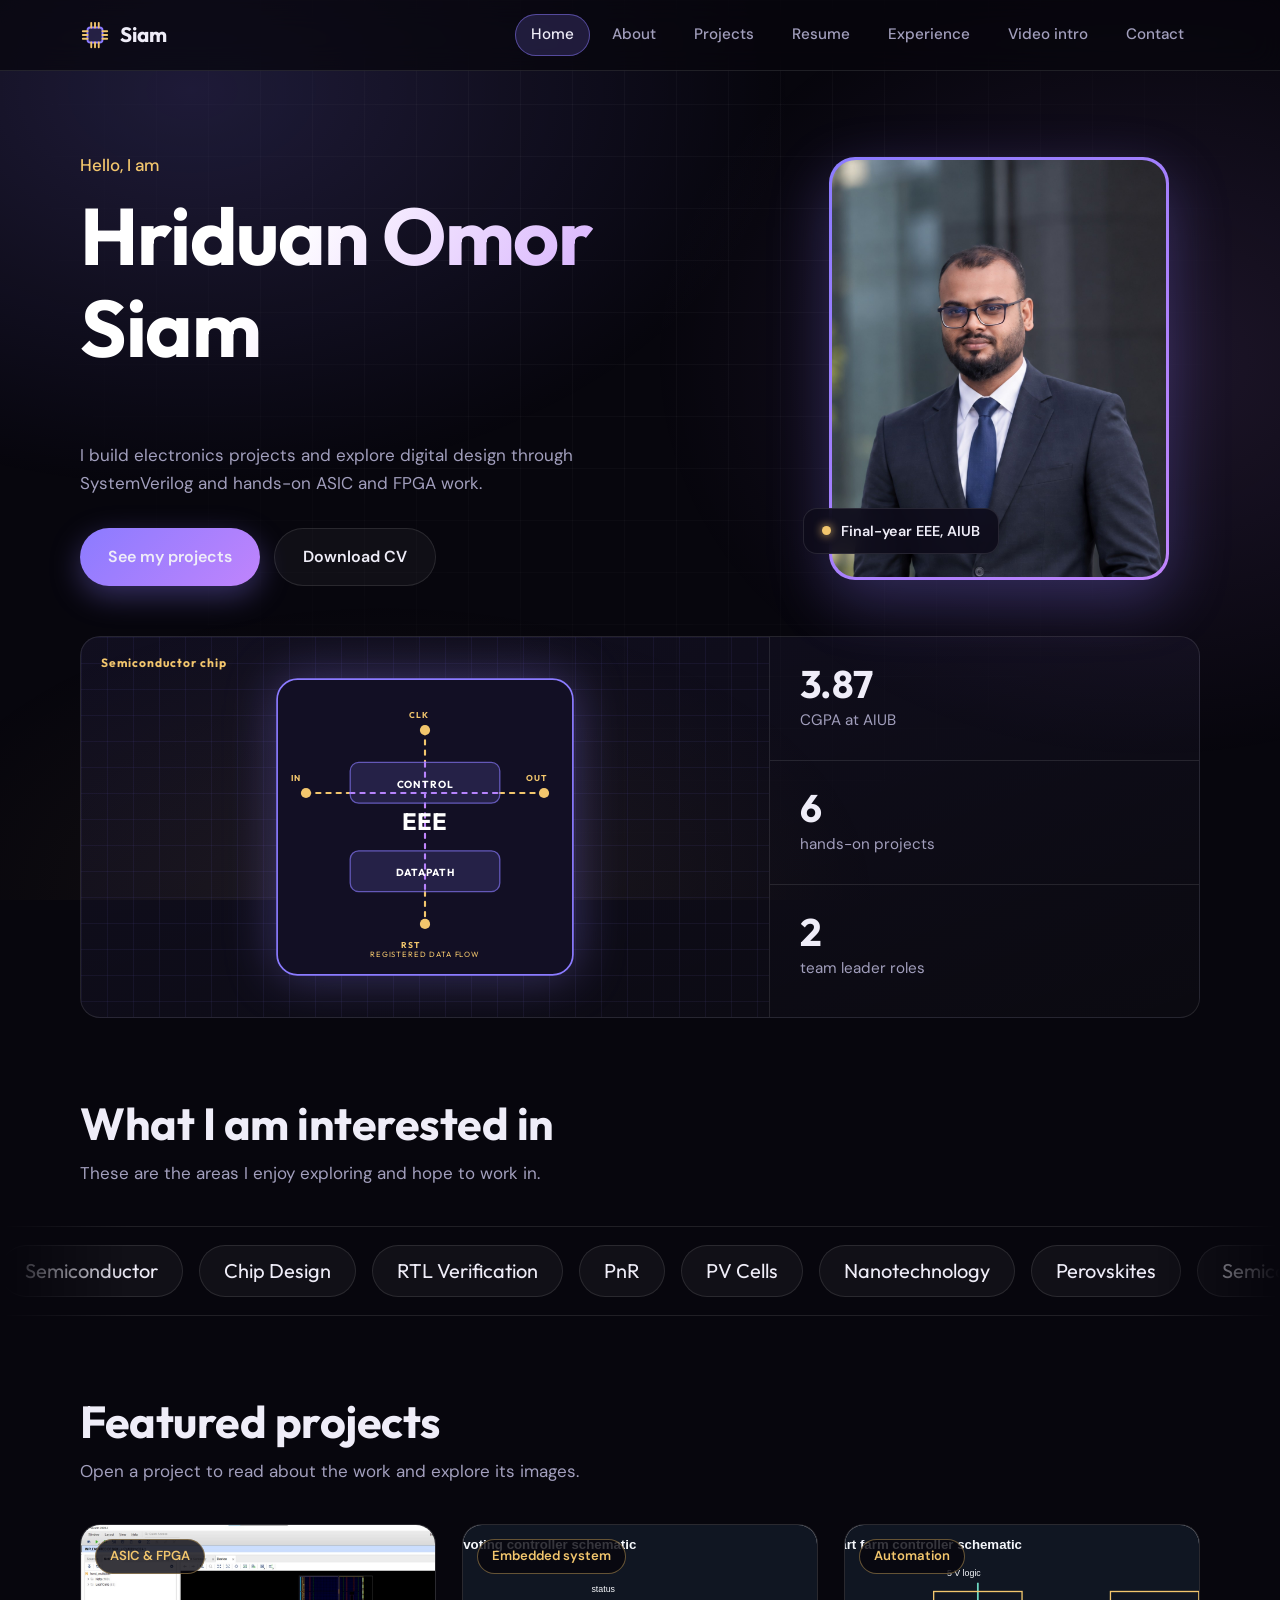
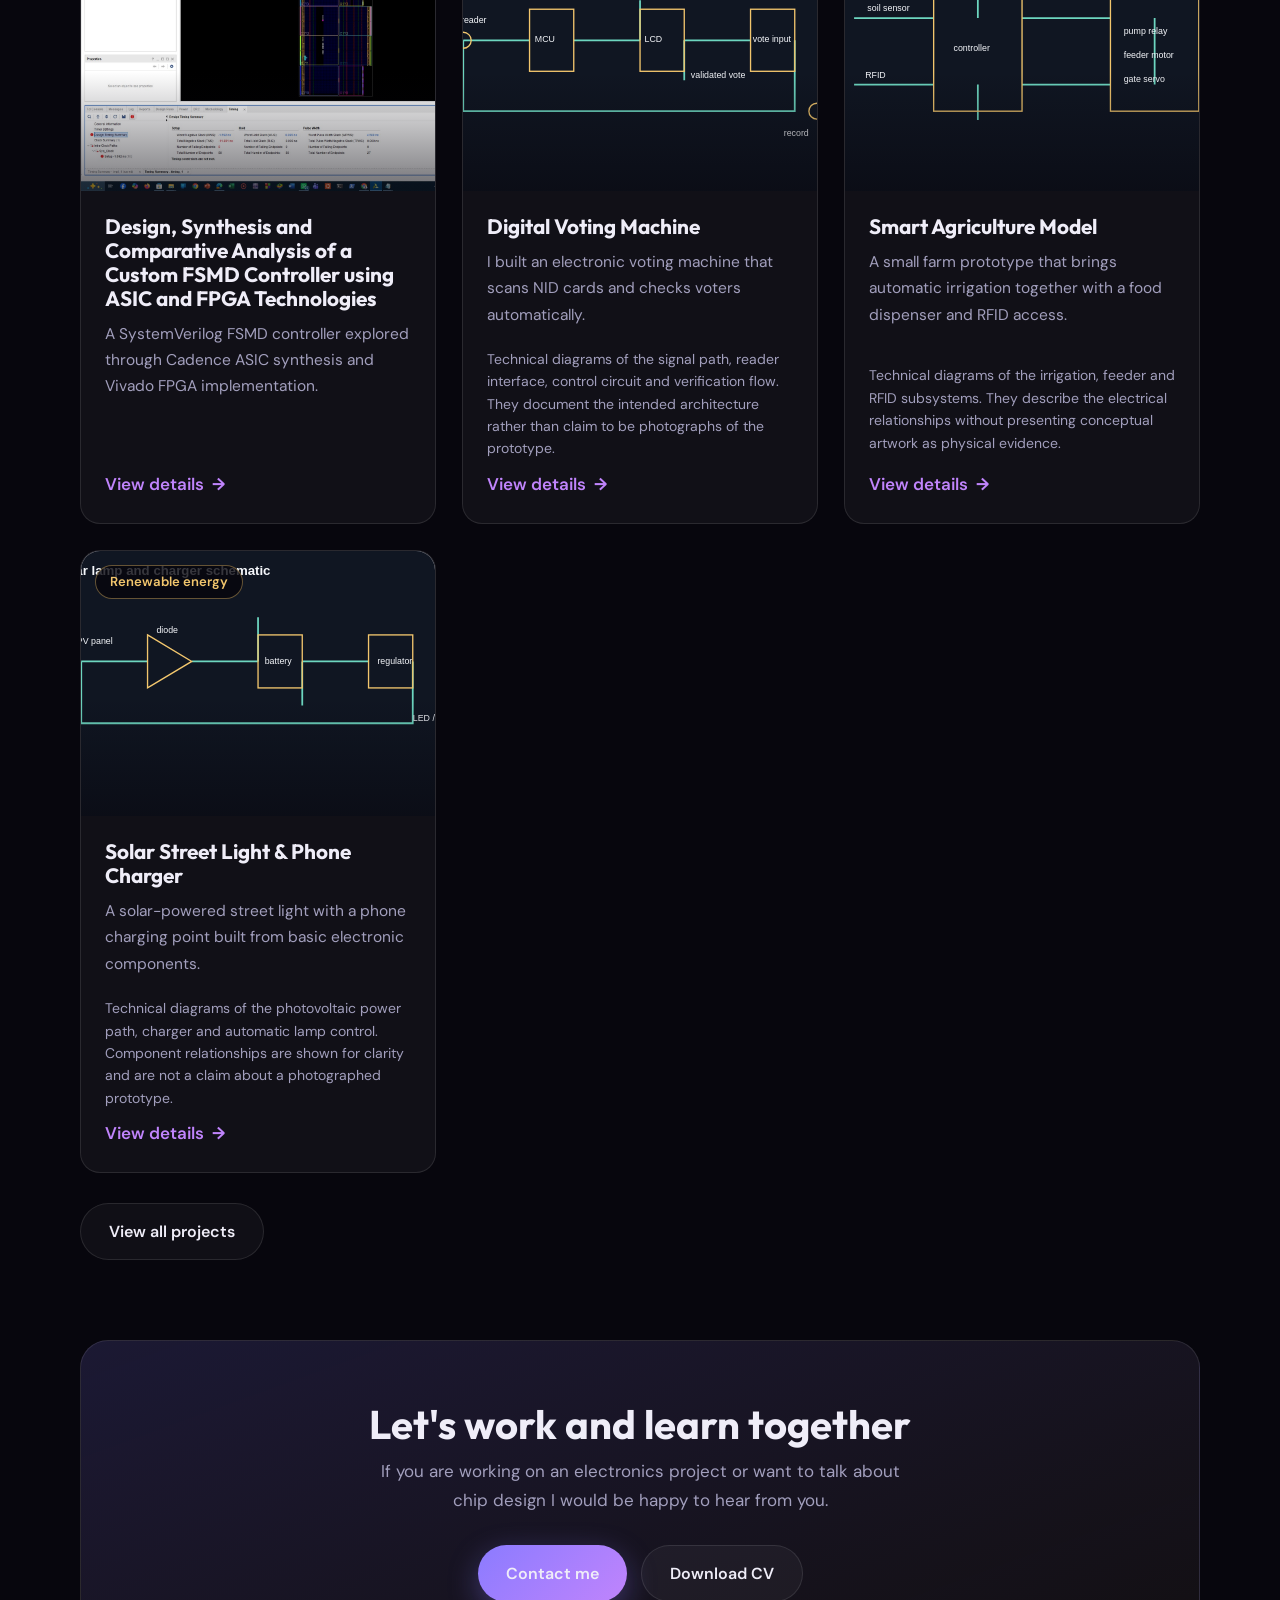
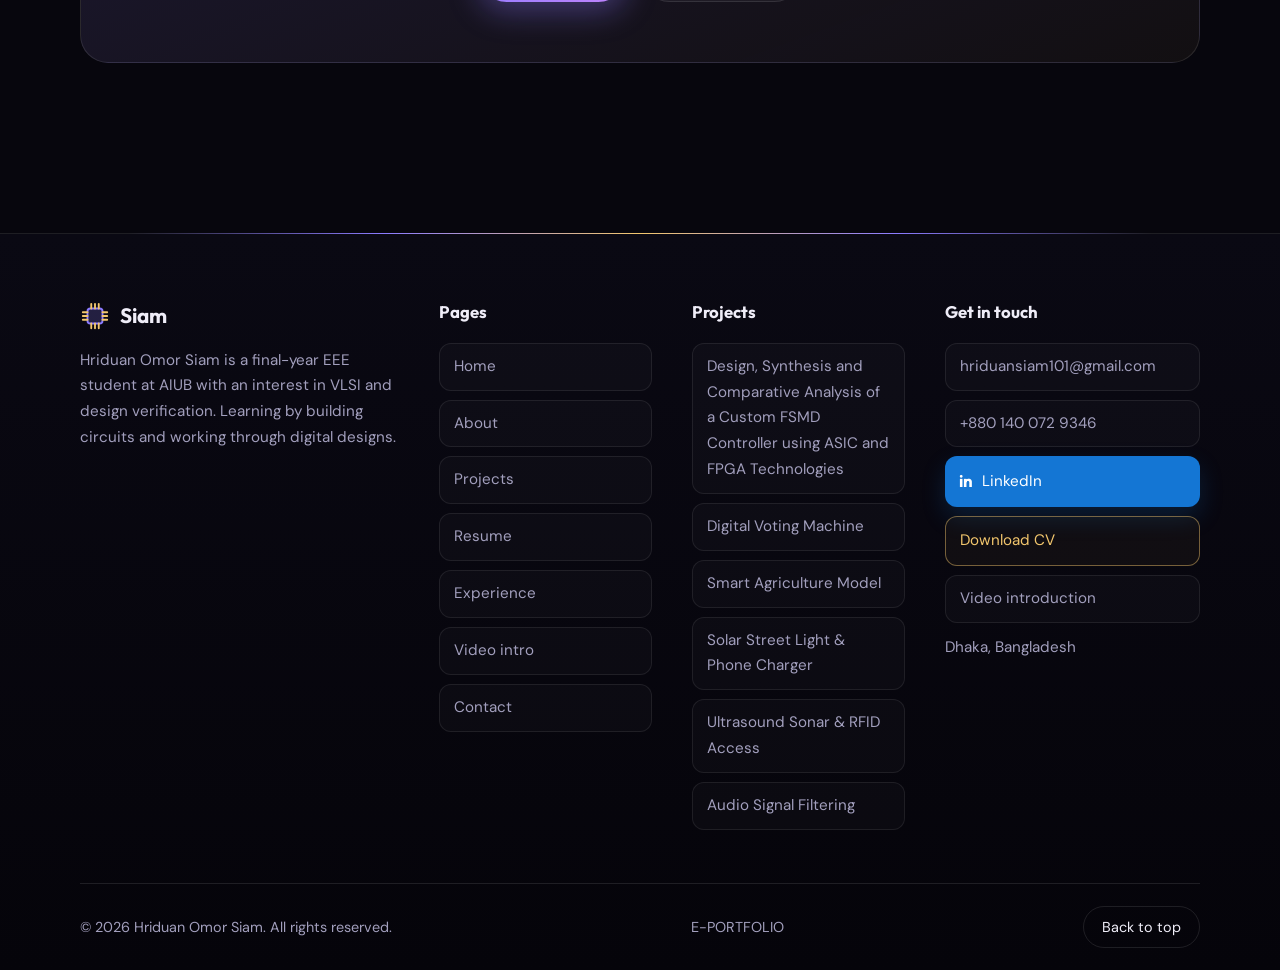
==== commit be475321: "Refine portfolio visuals and project media" ====
--- a/index.html
+++ b/index.html
@@ -38,7 +38,9 @@
 <li><a href="index.html" class="active">Home</a></li>
 <li><a href="about.html">About</a></li>
 <li><a href="projects.html">Projects</a></li>
+<li><a href="resume.html">Resume</a></li>
 <li><a href="experience.html">Experience</a></li>
+<li><a href="video-introduction.html">Video intro</a></li>
 <li><a href="contact.html">Contact</a></li>
 </ul>
 </nav>
@@ -57,118 +59,15 @@
 </section>
 <section class="wrap">
 <div class="chip-panel reveal">
-<div class="chip-view"><span class="chip-label">Semiconductor chip</span><svg class="chip-svg" viewBox="0 0 400 400" role="img" aria-label="Semiconductor chip drawing">
-<g transform="rotate(0 200 200)">
-<rect class="pin" x="137" y="104" width="6" height="16" rx="1.5"/>
-<path class="trace" style="animation-delay:0.000000s" d="M140 104 V90 L126 70 V48"/>
-<circle class="node" cx="126" cy="48" r="3" style="animation-delay:0.000000s"/>
-<rect class="pin" x="154" y="104" width="6" height="16" rx="1.5"/>
-<path class="trace" style="animation-delay:0.200000s" d="M157 104 V76 L134 56 V38"/>
-<circle class="node" cx="134" cy="38" r="3" style="animation-delay:0.250000s"/>
-<rect class="pin" x="171" y="104" width="6" height="16" rx="1.5"/>
-<path class="trace" style="animation-delay:0.400000s" d="M174 104 V62 L142 42 V28"/>
-<circle class="node" cx="142" cy="28" r="3" style="animation-delay:0.500000s"/>
-<rect class="pin" x="188" y="104" width="6" height="16" rx="1.5"/>
-<path class="trace" style="animation-delay:0.600000s" d="M191 104 V48 L150 28 V18"/>
-<circle class="node" cx="150" cy="18" r="3" style="animation-delay:0.750000s"/>
-<rect class="pin" x="205" y="104" width="6" height="16" rx="1.5"/>
-<path class="trace" style="animation-delay:0.800000s" d="M208 104 V90 L222 70 V48"/>
-<circle class="node" cx="222" cy="48" r="3" style="animation-delay:1.000000s"/>
-<rect class="pin" x="222" y="104" width="6" height="16" rx="1.5"/>
-<path class="trace" style="animation-delay:1.000000s" d="M225 104 V76 L248 56 V38"/>
-<circle class="node" cx="248" cy="38" r="3" style="animation-delay:1.250000s"/>
-<rect class="pin" x="239" y="104" width="6" height="16" rx="1.5"/>
-<path class="trace" style="animation-delay:1.200000s" d="M242 104 V62 L274 42 V28"/>
-<circle class="node" cx="274" cy="28" r="3" style="animation-delay:1.500000s"/>
-<rect class="pin" x="256" y="104" width="6" height="16" rx="1.5"/>
-<path class="trace" style="animation-delay:1.400000s" d="M259 104 V48 L300 28 V18"/>
-<circle class="node" cx="300" cy="18" r="3" style="animation-delay:1.750000s"/>
-</g>
-<g transform="rotate(90 200 200)">
-<rect class="pin" x="137" y="104" width="6" height="16" rx="1.5"/>
-<path class="trace" style="animation-delay:0.000000s" d="M140 104 V90 L126 70 V48"/>
-<circle class="node" cx="126" cy="48" r="3" style="animation-delay:0.000000s"/>
-<rect class="pin" x="154" y="104" width="6" height="16" rx="1.5"/>
-<path class="trace" style="animation-delay:0.200000s" d="M157 104 V76 L134 56 V38"/>
-<circle class="node" cx="134" cy="38" r="3" style="animation-delay:0.250000s"/>
-<rect class="pin" x="171" y="104" width="6" height="16" rx="1.5"/>
-<path class="trace" style="animation-delay:0.400000s" d="M174 104 V62 L142 42 V28"/>
-<circle class="node" cx="142" cy="28" r="3" style="animation-delay:0.500000s"/>
-<rect class="pin" x="188" y="104" width="6" height="16" rx="1.5"/>
-<path class="trace" style="animation-delay:0.600000s" d="M191 104 V48 L150 28 V18"/>
-<circle class="node" cx="150" cy="18" r="3" style="animation-delay:0.750000s"/>
-<rect class="pin" x="205" y="104" width="6" height="16" rx="1.5"/>
-<path class="trace" style="animation-delay:0.800000s" d="M208 104 V90 L222 70 V48"/>
-<circle class="node" cx="222" cy="48" r="3" style="animation-delay:1.000000s"/>
-<rect class="pin" x="222" y="104" width="6" height="16" rx="1.5"/>
-<path class="trace" style="animation-delay:1.000000s" d="M225 104 V76 L248 56 V38"/>
-<circle class="node" cx="248" cy="38" r="3" style="animation-delay:1.250000s"/>
-<rect class="pin" x="239" y="104" width="6" height="16" rx="1.5"/>
-<path class="trace" style="animation-delay:1.200000s" d="M242 104 V62 L274 42 V28"/>
-<circle class="node" cx="274" cy="28" r="3" style="animation-delay:1.500000s"/>
-<rect class="pin" x="256" y="104" width="6" height="16" rx="1.5"/>
-<path class="trace" style="animation-delay:1.400000s" d="M259 104 V48 L300 28 V18"/>
-<circle class="node" cx="300" cy="18" r="3" style="animation-delay:1.750000s"/>
-</g>
-<g transform="rotate(180 200 200)">
-<rect class="pin" x="137" y="104" width="6" height="16" rx="1.5"/>
-<path class="trace" style="animation-delay:0.000000s" d="M140 104 V90 L126 70 V48"/>
-<circle class="node" cx="126" cy="48" r="3" style="animation-delay:0.000000s"/>
-<rect class="pin" x="154" y="104" width="6" height="16" rx="1.5"/>
-<path class="trace" style="animation-delay:0.200000s" d="M157 104 V76 L134 56 V38"/>
-<circle class="node" cx="134" cy="38" r="3" style="animation-delay:0.250000s"/>
-<rect class="pin" x="171" y="104" width="6" height="16" rx="1.5"/>
-<path class="trace" style="animation-delay:0.400000s" d="M174 104 V62 L142 42 V28"/>
-<circle class="node" cx="142" cy="28" r="3" style="animation-delay:0.500000s"/>
-<rect class="pin" x="188" y="104" width="6" height="16" rx="1.5"/>
-<path class="trace" style="animation-delay:0.600000s" d="M191 104 V48 L150 28 V18"/>
-<circle class="node" cx="150" cy="18" r="3" style="animation-delay:0.750000s"/>
-<rect class="pin" x="205" y="104" width="6" height="16" rx="1.5"/>
-<path class="trace" style="animation-delay:0.800000s" d="M208 104 V90 L222 70 V48"/>
-<circle class="node" cx="222" cy="48" r="3" style="animation-delay:1.000000s"/>
-<rect class="pin" x="222" y="104" width="6" height="16" rx="1.5"/>
-<path class="trace" style="animation-delay:1.000000s" d="M225 104 V76 L248 56 V38"/>
-<circle class="node" cx="248" cy="38" r="3" style="animation-delay:1.250000s"/>
-<rect class="pin" x="239" y="104" width="6" height="16" rx="1.5"/>
-<path class="trace" style="animation-delay:1.200000s" d="M242 104 V62 L274 42 V28"/>
-<circle class="node" cx="274" cy="28" r="3" style="animation-delay:1.500000s"/>
-<rect class="pin" x="256" y="104" width="6" height="16" rx="1.5"/>
-<path class="trace" style="animation-delay:1.400000s" d="M259 104 V48 L300 28 V18"/>
-<circle class="node" cx="300" cy="18" r="3" style="animation-delay:1.750000s"/>
-</g>
-<g transform="rotate(270 200 200)">
-<rect class="pin" x="137" y="104" width="6" height="16" rx="1.5"/>
-<path class="trace" style="animation-delay:0.000000s" d="M140 104 V90 L126 70 V48"/>
-<circle class="node" cx="126" cy="48" r="3" style="animation-delay:0.000000s"/>
-<rect class="pin" x="154" y="104" width="6" height="16" rx="1.5"/>
-<path class="trace" style="animation-delay:0.200000s" d="M157 104 V76 L134 56 V38"/>
-<circle class="node" cx="134" cy="38" r="3" style="animation-delay:0.250000s"/>
-<rect class="pin" x="171" y="104" width="6" height="16" rx="1.5"/>
-<path class="trace" style="animation-delay:0.400000s" d="M174 104 V62 L142 42 V28"/>
-<circle class="node" cx="142" cy="28" r="3" style="animation-delay:0.500000s"/>
-<rect class="pin" x="188" y="104" width="6" height="16" rx="1.5"/>
-<path class="trace" style="animation-delay:0.600000s" d="M191 104 V48 L150 28 V18"/>
-<circle class="node" cx="150" cy="18" r="3" style="animation-delay:0.750000s"/>
-<rect class="pin" x="205" y="104" width="6" height="16" rx="1.5"/>
-<path class="trace" style="animation-delay:0.800000s" d="M208 104 V90 L222 70 V48"/>
-<circle class="node" cx="222" cy="48" r="3" style="animation-delay:1.000000s"/>
-<rect class="pin" x="222" y="104" width="6" height="16" rx="1.5"/>
-<path class="trace" style="animation-delay:1.000000s" d="M225 104 V76 L248 56 V38"/>
-<circle class="node" cx="248" cy="38" r="3" style="animation-delay:1.250000s"/>
-<rect class="pin" x="239" y="104" width="6" height="16" rx="1.5"/>
-<path class="trace" style="animation-delay:1.200000s" d="M242 104 V62 L274 42 V28"/>
-<circle class="node" cx="274" cy="28" r="3" style="animation-delay:1.500000s"/>
-<rect class="pin" x="256" y="104" width="6" height="16" rx="1.5"/>
-<path class="trace" style="animation-delay:1.400000s" d="M259 104 V48 L300 28 V18"/>
-<circle class="node" cx="300" cy="18" r="3" style="animation-delay:1.750000s"/>
-</g>
-<g class="chip-core">
-<rect class="die" x="120" y="120" width="160" height="160" rx="14"/>
-<rect class="die-inner" x="134" y="134" width="132" height="132" rx="8"/>
-<circle cx="142" cy="142" r="4" fill="#f2c66d"/>
-<text class="die-text" x="200" y="210">EEE</text>
-<text class="die-sub" x="200" y="236">RTL  to  Silicon</text>
-</g>
+<div class="chip-view"><span class="chip-label">Semiconductor chip</span><svg class="chip-svg" viewBox="0 0 400 400" role="img" aria-label="Semiconductor signal-flow diagram">
+<rect class="chip-die" x="26" y="26" width="348" height="348" rx="24"/>
+<path class="chip-bus" d="M60 160H112M288 160H340M200 86V124M200 276V314"/>
+<path class="chip-bus chip-bus-delay" d="M112 160H288M200 124V276"/>
+<rect class="chip-block" x="112" y="124" width="176" height="48" rx="10"/><text class="chip-label" x="200" y="154">CONTROL</text>
+<rect class="chip-block" x="112" y="228" width="176" height="48" rx="10"/><text class="chip-label" x="200" y="258">DATAPATH</text>
+<circle class="chip-node" cx="60" cy="160" r="6"/><circle class="chip-node" cx="340" cy="160" r="6"/><circle class="chip-node" cx="200" cy="86" r="6"/><circle class="chip-node" cx="200" cy="314" r="6"/>
+<text class="chip-port" x="42" y="146">IN</text><text class="chip-port" x="319" y="146">OUT</text><text class="chip-port" x="181" y="72">CLK</text><text class="chip-port" x="172" y="342">RST</text>
+<text class="chip-core-text" x="200" y="204">EEE</text><text class="chip-sub" x="200" y="353">REGISTERED DATA FLOW</text>
 </svg>
 </div>
 <div class="chip-stats">
@@ -192,12 +91,16 @@
 <div class="tile-body"><h3>Design, Synthesis and Comparative Analysis of a Custom FSMD Controller using ASIC and FPGA Technologies</h3><p>A SystemVerilog FSMD controller explored through Cadence ASIC synthesis and Vivado FPGA implementation.</p><span class="more">View details <b>&rarr;</b></span></div>
 </a>
 <a class="tile reveal" href="project-digital-voting-machine.html">
-<div class="tile-img"><img src="assets/voting-machine-main.jpg" alt="Digital Voting Machine" loading="lazy"><span class="tile-cat">Embedded system</span></div>
-<div class="tile-body"><h3>Digital Voting Machine</h3><p>I built an electronic voting machine that scans NID cards and checks voters automatically.</p><p class="image-note">AI-generated illustration</p><span class="more">View details <b>&rarr;</b></span></div>
+<div class="tile-img"><img src="assets/voting-machine-main-schematic.svg" alt="Digital Voting Machine" loading="lazy"><span class="tile-cat">Embedded system</span></div>
+<div class="tile-body"><h3>Digital Voting Machine</h3><p>I built an electronic voting machine that scans NID cards and checks voters automatically.</p><p class="image-note">Technical diagrams of the signal path, reader interface, control circuit and verification flow. They document the intended architecture rather than claim to be photographs of the prototype.</p><span class="more">View details <b>&rarr;</b></span></div>
 </a>
 <a class="tile reveal" href="project-smart-agriculture-model.html">
-<div class="tile-img"><img src="assets/smart-farm-model.jpg" alt="Smart Agriculture Model" loading="lazy"><span class="tile-cat">Automation</span></div>
-<div class="tile-body"><h3>Smart Agriculture Model</h3><p>A small farm prototype that brings automatic irrigation together with a food dispenser and RFID access.</p><p class="image-note">AI-generated illustration</p><span class="more">View details <b>&rarr;</b></span></div>
+<div class="tile-img"><img src="assets/smart-farm-main-schematic.svg" alt="Smart Agriculture Model" loading="lazy"><span class="tile-cat">Automation</span></div>
+<div class="tile-body"><h3>Smart Agriculture Model</h3><p>A small farm prototype that brings automatic irrigation together with a food dispenser and RFID access.</p><p class="image-note">Technical diagrams of the irrigation, feeder and RFID subsystems. They describe the electrical relationships without presenting conceptual artwork as physical evidence.</p><span class="more">View details <b>&rarr;</b></span></div>
+</a>
+<a class="tile reveal" href="project-solar-street-light.html">
+<div class="tile-img"><img src="assets/solar-light-main-schematic.svg" alt="Solar Street Light &amp; Phone Charger" loading="lazy"><span class="tile-cat">Renewable energy</span></div>
+<div class="tile-body"><h3>Solar Street Light &amp; Phone Charger</h3><p>A solar-powered street light with a phone charging point built from basic electronic components.</p><p class="image-note">Technical diagrams of the photovoltaic power path, charger and automatic lamp control. Component relationships are shown for clarity and are not a claim about a photographed prototype.</p><span class="more">View details <b>&rarr;</b></span></div>
 </a>
 </div>
 <div class="btn-row"><a class="btn" href="projects.html">View all projects</a></div>
@@ -215,38 +118,41 @@
 <footer class="footer">
 <div class="wrap">
 <div class="footer-top">
-<div>
+<div class="footer-about">
 <a class="logo" href="index.html"><span class="logo-mark"><svg viewBox="0 0 32 32" width="30" height="30" aria-hidden="true"><rect x="8" y="8" width="16" height="16" rx="3" fill="rgba(139,123,255,.2)" stroke="#8b7bff" stroke-width="2"/><path d="M12 3v5M16 3v5M20 3v5M12 24v5M16 24v5M20 24v5M3 12h5M3 16h5M3 20h5M24 12h5M24 16h5M24 20h5" stroke="#f2c66d" stroke-width="2" stroke-linecap="round"/></svg></span>Siam</a>
 <p>Hriduan Omor Siam is a final-year EEE student at AIUB with an interest in VLSI and design verification. Learning by building circuits and working through digital designs.</p>
 </div>
 <div>
 <h4>Pages</h4>
 <ul>
-<li><a href="index.html">Home</a></li>
-<li><a href="about.html">About</a></li>
-<li><a href="projects.html">Projects</a></li>
-<li><a href="experience.html">Experience</a></li>
-<li><a href="contact.html">Contact</a></li>
+<li><a class="footer-link" href="index.html">Home</a></li>
+<li><a class="footer-link" href="about.html">About</a></li>
+<li><a class="footer-link" href="projects.html">Projects</a></li>
+<li><a class="footer-link" href="resume.html">Resume</a></li>
+<li><a class="footer-link" href="experience.html">Experience</a></li>
+<li><a class="footer-link" href="video-introduction.html">Video intro</a></li>
+<li><a class="footer-link" href="contact.html">Contact</a></li>
 </ul>
 </div>
 <div>
 <h4>Projects</h4>
 <ul>
-<li><a href="project-fsmd-controller-asic-fpga.html">Design, Synthesis and Comparative Analysis of a Custom FSMD Controller using ASIC and FPGA Technologies</a></li>
-<li><a href="project-digital-voting-machine.html">Digital Voting Machine</a></li>
-<li><a href="project-smart-agriculture-model.html">Smart Agriculture Model</a></li>
-<li><a href="project-solar-street-light.html">Solar Street Light &amp; Phone Charger</a></li>
-<li><a href="project-ultrasound-sonar-rfid.html">Ultrasound Sonar &amp; RFID Access</a></li>
-<li><a href="project-audio-signal-filtering.html">Audio Signal Filtering</a></li>
+<li><a class="footer-link" href="project-fsmd-controller-asic-fpga.html">Design, Synthesis and Comparative Analysis of a Custom FSMD Controller using ASIC and FPGA Technologies</a></li>
+<li><a class="footer-link" href="project-digital-voting-machine.html">Digital Voting Machine</a></li>
+<li><a class="footer-link" href="project-smart-agriculture-model.html">Smart Agriculture Model</a></li>
+<li><a class="footer-link" href="project-solar-street-light.html">Solar Street Light &amp; Phone Charger</a></li>
+<li><a class="footer-link" href="project-ultrasound-sonar-rfid.html">Ultrasound Sonar &amp; RFID Access</a></li>
+<li><a class="footer-link" href="project-audio-signal-filtering.html">Audio Signal Filtering</a></li>
 </ul>
 </div>
 <div>
 <h4>Get in touch</h4>
 <ul>
-<li><a href="mailto:hriduansiam101@gmail.com">hriduansiam101@gmail.com</a></li>
-<li><a href="tel:+8801400729346">+880 140 072 9346</a></li>
-<li><a href="https://www.linkedin.com/in/hriduan-omor-siam-27870b363" target="_blank" rel="noopener">LinkedIn</a></li>
-<li><a href="assets/Hriduan_CV.pdf" download>Download CV</a></li>
+<li><a class="footer-link" href="mailto:hriduansiam101@gmail.com">hriduansiam101@gmail.com</a></li>
+<li><a class="footer-link" href="tel:+8801400729346">+880 140 072 9346</a></li>
+<li><a class="footer-social" href="https://www.linkedin.com/in/hriduan-omor-siam-27870b363" target="_blank" rel="noopener"><b>in</b> LinkedIn</a></li>
+<li><a class="footer-download" href="resume.html">Download CV</a></li>
+<li><a class="footer-link" href="video-introduction.html">Video introduction</a></li>
 <li><span style="color:var(--muted);font-size:.95rem">Dhaka, Bangladesh</span></li>
 </ul>
 </div>
--- a/style.css
+++ b/style.css
@@ -107,14 +107,15 @@
   background-image:linear-gradient(rgba(139,123,255,.07) 1px,transparent 1px),linear-gradient(90deg,rgba(139,123,255,.07) 1px,transparent 1px);background-size:26px 26px}
 .chip-label{position:absolute;top:16px;left:20px;font-size:.85rem;color:var(--gold)}
 .chip-svg{width:100%;max-width:340px;height:auto;filter:drop-shadow(0 0 25px rgba(139,123,255,.35))}
-.pin{fill:var(--gold)}
-.trace{fill:none;stroke:var(--main);stroke-width:1.6;stroke-dasharray:5 9;animation:flow 2.5s linear infinite;opacity:.85}
-.node{fill:var(--gold);animation:pulse 2s infinite}
-.die{fill:#120f24;stroke:var(--main);stroke-width:2}
-.die-inner{fill:none;stroke:rgba(139,123,255,.45);stroke-width:1}
-.die-text{fill:#fff;font-family:var(--head);font-weight:700;font-size:38px;text-anchor:middle}
-.die-sub{fill:var(--gold);font-family:var(--head);font-size:11px;text-anchor:middle}
-.chip-core{animation:chipGlow 2.4s ease-in-out infinite}
+.chip-die{fill:#120f24;stroke:var(--main);stroke-width:2}
+.chip-block{fill:rgba(139,123,255,.16);stroke:rgba(139,123,255,.65);stroke-width:1.5}
+.chip-bus{fill:none;stroke:var(--gold);stroke-width:2.5;stroke-linecap:round;stroke-dasharray:5 7;animation:flow 2.2s linear infinite}
+.chip-bus-delay{stroke:var(--main2);animation-delay:-.8s}
+.chip-node{fill:var(--gold);animation:pulse 2s infinite}
+.chip-label{fill:#fff;font-family:var(--head);font-weight:700;font-size:12px;text-anchor:middle;letter-spacing:1px}
+.chip-port{fill:var(--gold);font-family:var(--head);font-size:10px;font-weight:700;letter-spacing:1px}
+.chip-core-text{fill:#fff;font-family:var(--head);font-weight:700;font-size:28px;text-anchor:middle}
+.chip-sub{fill:var(--gold);font-family:var(--head);font-size:9px;text-anchor:middle;letter-spacing:1px}
 .chip-stats{border-left:1px solid var(--line)}
 .stat{padding:26px 30px;border-bottom:1px solid var(--line)}
 .stat:last-child{border-bottom:none}
@@ -231,10 +232,41 @@
 .footer p{color:var(--muted);font-size:.95rem;max-width:320px;margin-top:14px}
 .footer li{margin-bottom:9px}
 .footer li a{color:var(--muted);text-decoration:none;font-size:.95rem;transition:.25s}
-.footer li a:hover{color:var(--gold);padding-left:5px}
+.footer-link{display:block;padding:10px 14px;border:1px solid rgba(255,255,255,.08);border-radius:12px;background:rgba(255,255,255,.025)}
+.footer-link:hover{color:var(--text);border-color:rgba(139,123,255,.55);background:rgba(139,123,255,.1);transform:translateX(4px)}
+.footer-social,.footer-download{display:flex;align-items:center;gap:9px;padding:11px 14px;border-radius:12px}
+.footer-social{color:#fff!important;background:#1476d4;box-shadow:0 10px 24px rgba(20,118,212,.2)}
+.footer-social b{font-family:var(--head);font-size:1.05rem}
+.footer-social:hover,.footer-download:hover{transform:translateY(-2px);filter:brightness(1.08)}
+.footer-download{color:var(--gold)!important;border:1px solid rgba(242,198,109,.45);background:rgba(242,198,109,.04)}
+.footer-about .logo{margin-bottom:6px}
 .footer-bottom{display:flex;justify-content:space-between;align-items:center;flex-wrap:wrap;gap:14px;padding:22px 0;border-top:1px solid var(--line);color:var(--muted);font-size:.9rem}
 .to-top{display:inline-block;text-decoration:none;cursor:pointer;background:none;border:1px solid var(--line);color:var(--text);border-radius:999px;padding:8px 18px;font:inherit;font-size:.9rem;transition:.3s}
 .to-top:hover{border-color:var(--gold);color:var(--gold)}
+
+/* ---------- RESUME AND VIDEO INTRODUCTION ---------- */
+.resume-layout,.video-layout{display:grid;grid-template-columns:.75fr 1.25fr;gap:26px;align-items:stretch}
+.resume-copy{display:flex;flex-direction:column;justify-content:center;background:linear-gradient(145deg,rgba(139,123,255,.14),rgba(255,255,255,.03))}
+.resume-copy h2{font-size:clamp(1.7rem,4vw,2.5rem);margin:8px 0}
+.resume-copy p{color:var(--muted)}
+.resume-kicker{color:var(--gold)!important;font-size:.86rem;text-transform:uppercase;letter-spacing:.08em}
+.resume-viewer{padding:10px;min-height:620px}
+.resume-viewer object{display:block;width:100%;height:600px;border-radius:14px;background:#fff}
+.video-card{display:flex;flex-direction:column;justify-content:center}
+.intro-heading{display:flex;align-items:center;justify-content:space-between;gap:14px;margin-bottom:16px}
+.intro-state{color:var(--muted);font-size:.84rem}
+.intro-poster{display:grid;grid-template-columns:180px 1fr;gap:22px;align-items:center;padding:20px;border-radius:16px;background:linear-gradient(135deg,rgba(139,123,255,.18),rgba(242,198,109,.08));border:1px solid var(--line)}
+.intro-poster img{width:180px;height:220px;object-fit:cover;border-radius:12px;box-shadow:0 12px 30px rgba(0,0,0,.3);animation:posterFloat 5s ease-in-out infinite}
+.intro-poster div{display:flex;flex-direction:column;gap:12px}
+.intro-poster strong{font-family:var(--head);font-size:clamp(1.4rem,3vw,2.2rem)}
+.intro-poster span:not(.tag){color:var(--muted)}
+.video-status{color:var(--muted);margin-top:18px;font-size:.95rem}
+.intro-meta{display:grid;grid-template-columns:repeat(3,1fr);gap:10px;margin-top:18px}
+.intro-meta span{padding:10px 12px;border:1px solid var(--line);border-radius:12px;color:var(--muted);font-size:.8rem}
+.intro-meta b{display:block;color:var(--text);font-family:var(--head);font-size:.85rem;margin-bottom:2px}
+.script-card h2{margin:12px 0 18px}
+.script-card ol{padding-left:24px;color:var(--muted)}
+.script-card li{padding-left:8px;margin-bottom:12px}
 
 /* ---------- ANIMATIONS ---------- */
 /* slide-in when scrolling (browsers that do not know it just show everything) */
@@ -253,10 +285,12 @@
 @keyframes borderMove{to{background-position:300% 0}}
 @keyframes pinOn{50%{opacity:1;box-shadow:0 0 12px var(--gold)}}
 @keyframes chipGlow{50%{box-shadow:0 0 34px rgba(139,123,255,.55)}}
+@keyframes posterFloat{50%{transform:translateY(-6px) rotate(1deg)}}
 
 /* ---------- RESPONSIVE ---------- */
 @media (max-width:900px){
   .hero,.about,.contact,.detail{grid-template-columns:1fr}
+  .resume-layout,.video-layout{grid-template-columns:1fr}
   .hero{padding-top:50px}
   .photo-wrap{order:-1;max-width:260px}
   .photo-badge{left:50%;transform:translateX(-50%);bottom:-16px;white-space:nowrap}
@@ -282,6 +316,9 @@
   .chip-stats{grid-template-columns:1fr}
   .stat{border-right:none;border-bottom:1px solid var(--line)}
   .gallery{grid-template-columns:1fr}
+  .intro-poster{grid-template-columns:1fr}
+  .intro-poster img{width:150px;height:185px}
+  .intro-meta{grid-template-columns:1fr}
 }
 @media (prefers-reduced-motion:reduce){
   *,*::before,*::after{animation-duration:.01ms !important;animation-iteration-count:1 !important;transition-duration:.01ms !important}
@@ -289,6 +326,7 @@
   #loader{display:none}
   .rotator span{animation:none !important;opacity:1;display:none;transform:none}
   .rotator span:first-child{display:block}
+  .intro-poster img{animation:none}
 }
 
 /* Readable long-form text and image provenance; original brand tokens preserved. */
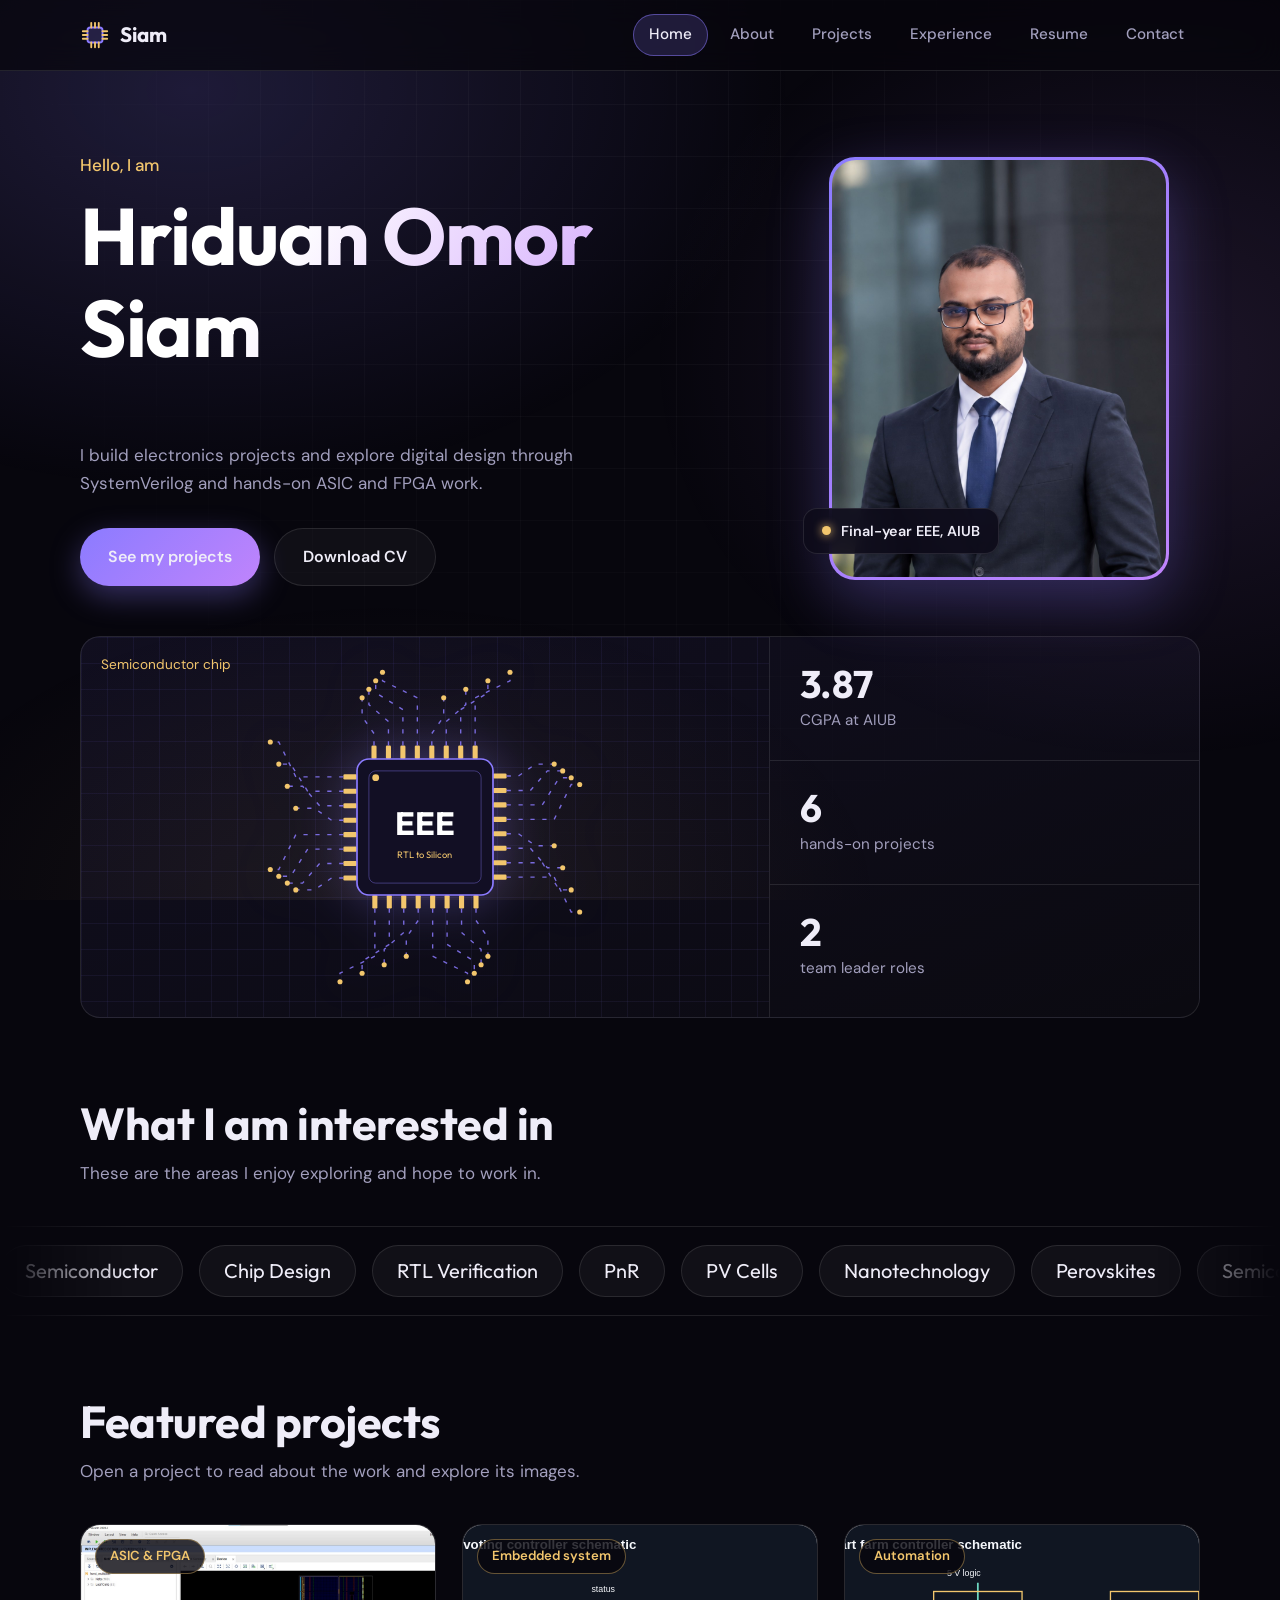
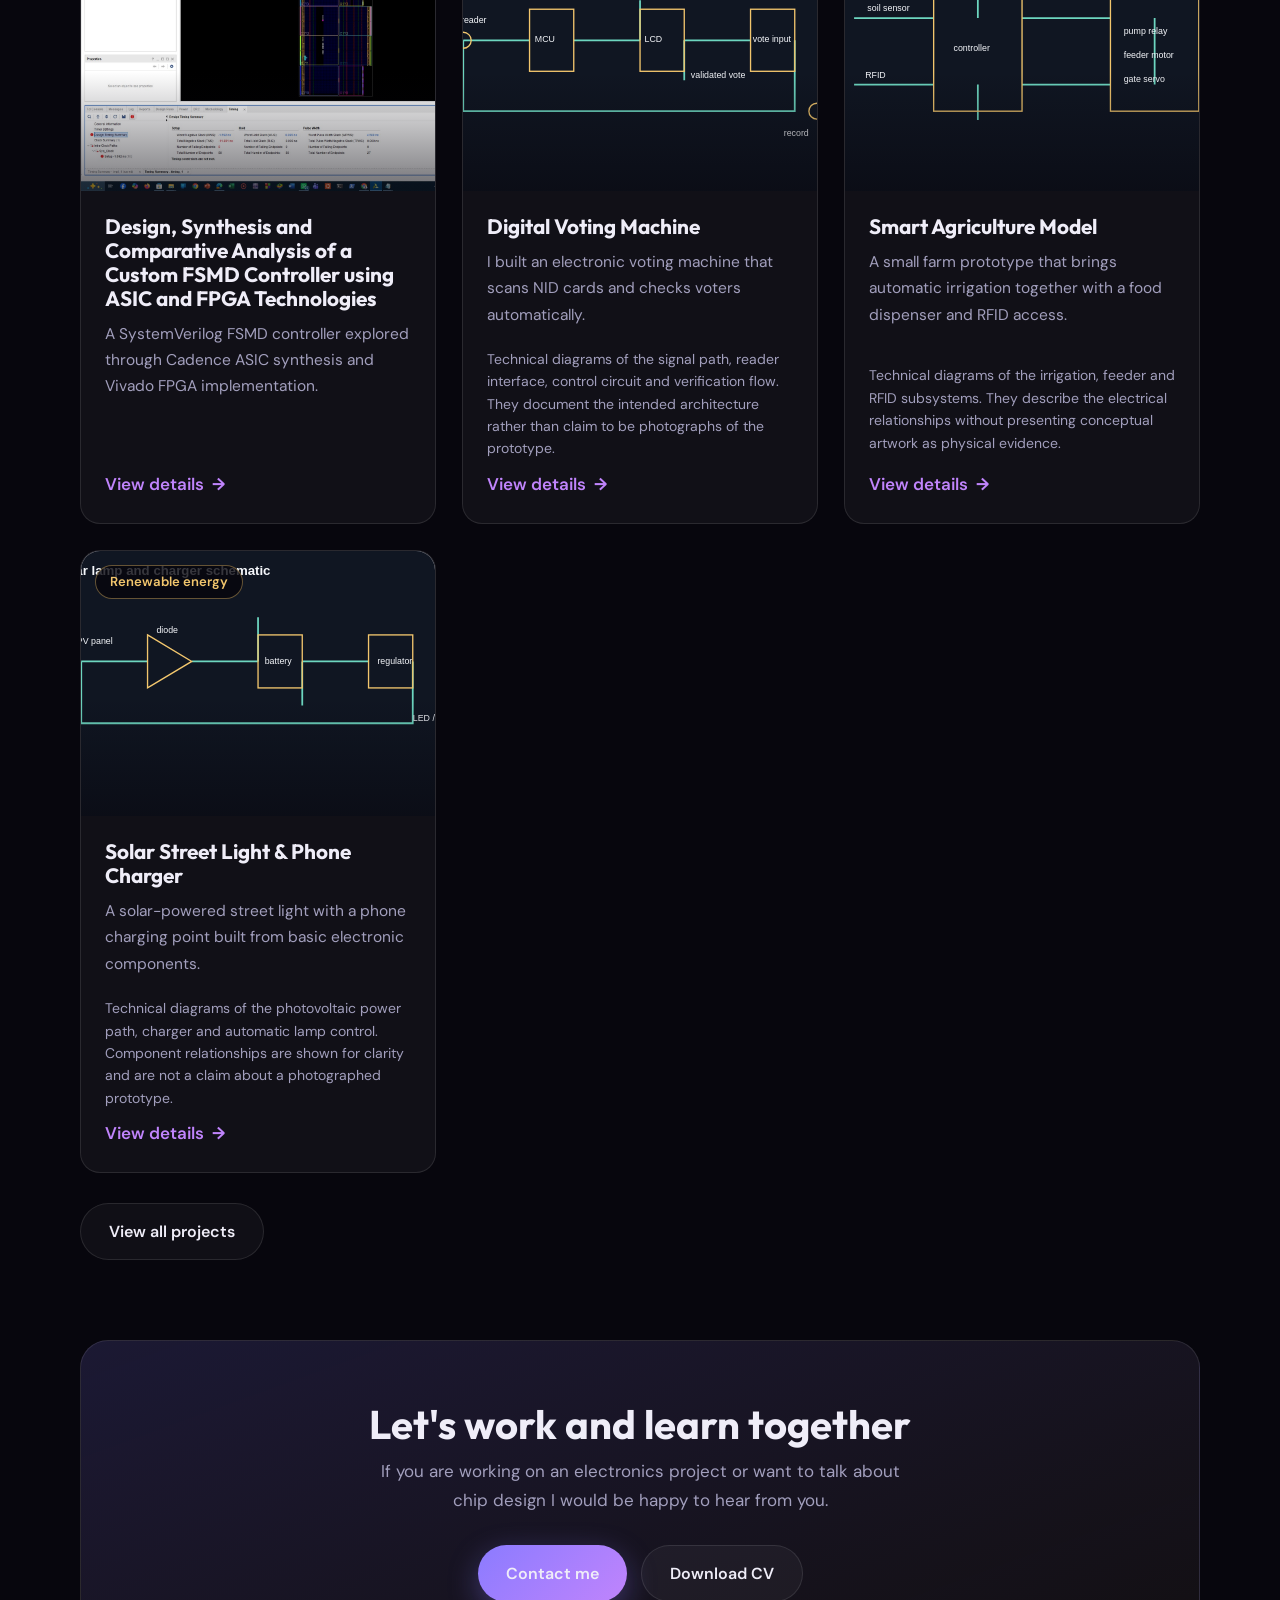
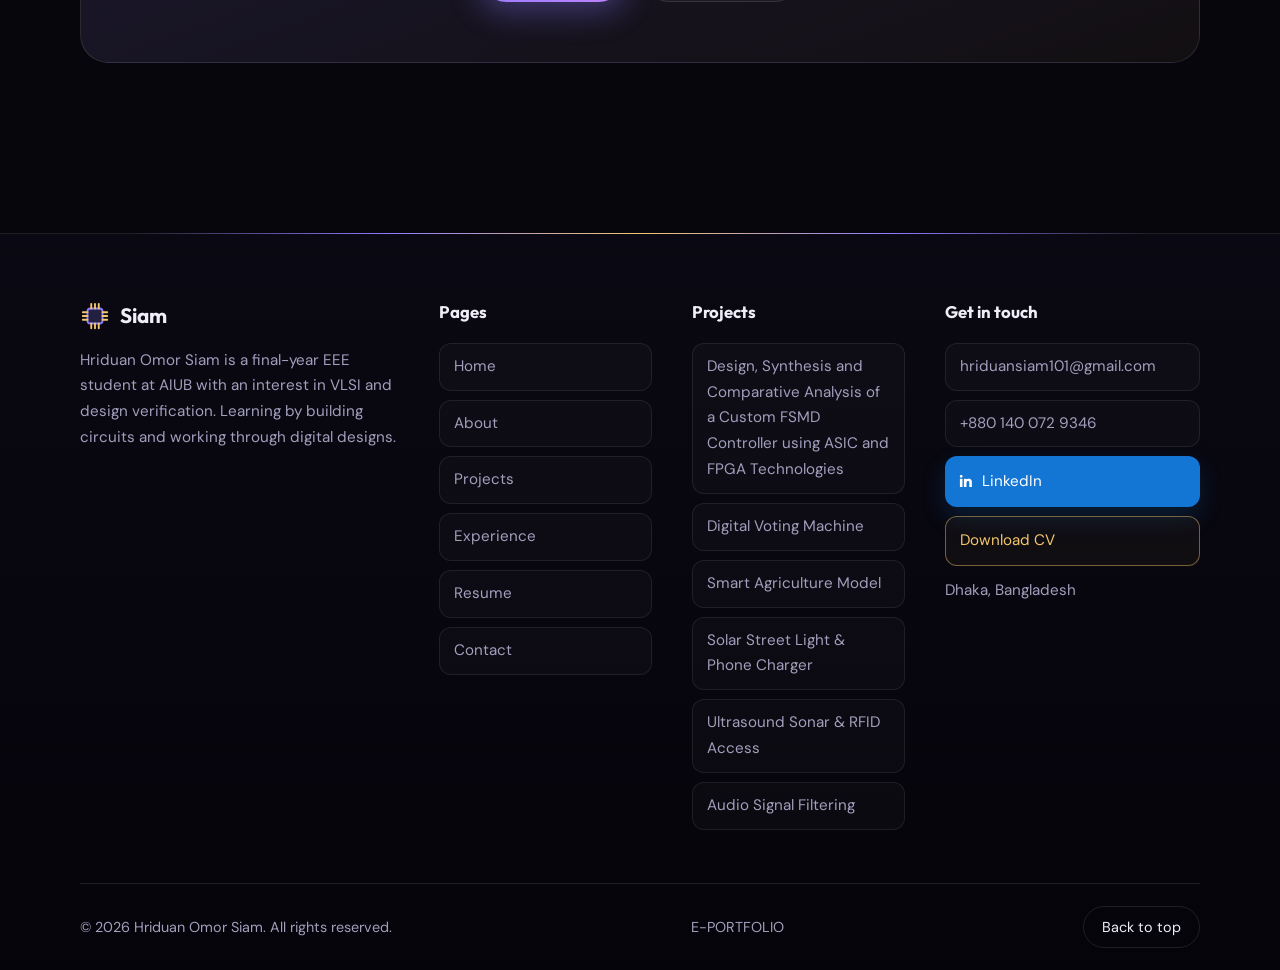
==== commit 24d5b616: "Restructure project assets and optional intro video" ====
--- a/index.html
+++ b/index.html
@@ -38,9 +38,8 @@
 <li><a href="index.html" class="active">Home</a></li>
 <li><a href="about.html">About</a></li>
 <li><a href="projects.html">Projects</a></li>
+<li><a href="experience.html">Experience</a></li>
 <li><a href="resume.html">Resume</a></li>
-<li><a href="experience.html">Experience</a></li>
-<li><a href="video-introduction.html">Video intro</a></li>
 <li><a href="contact.html">Contact</a></li>
 </ul>
 </nav>
@@ -59,15 +58,118 @@
 </section>
 <section class="wrap">
 <div class="chip-panel reveal">
-<div class="chip-view"><span class="chip-label">Semiconductor chip</span><svg class="chip-svg" viewBox="0 0 400 400" role="img" aria-label="Semiconductor signal-flow diagram">
-<rect class="chip-die" x="26" y="26" width="348" height="348" rx="24"/>
-<path class="chip-bus" d="M60 160H112M288 160H340M200 86V124M200 276V314"/>
-<path class="chip-bus chip-bus-delay" d="M112 160H288M200 124V276"/>
-<rect class="chip-block" x="112" y="124" width="176" height="48" rx="10"/><text class="chip-label" x="200" y="154">CONTROL</text>
-<rect class="chip-block" x="112" y="228" width="176" height="48" rx="10"/><text class="chip-label" x="200" y="258">DATAPATH</text>
-<circle class="chip-node" cx="60" cy="160" r="6"/><circle class="chip-node" cx="340" cy="160" r="6"/><circle class="chip-node" cx="200" cy="86" r="6"/><circle class="chip-node" cx="200" cy="314" r="6"/>
-<text class="chip-port" x="42" y="146">IN</text><text class="chip-port" x="319" y="146">OUT</text><text class="chip-port" x="181" y="72">CLK</text><text class="chip-port" x="172" y="342">RST</text>
-<text class="chip-core-text" x="200" y="204">EEE</text><text class="chip-sub" x="200" y="353">REGISTERED DATA FLOW</text>
+<div class="chip-view"><span class="chip-label">Semiconductor chip</span><svg class="chip-svg" viewBox="0 0 400 400" role="img" aria-label="Semiconductor chip drawing">
+<g transform="rotate(0 200 200)">
+<rect class="pin" x="137" y="104" width="6" height="16" rx="1.5"/>
+<path class="trace" style="animation-delay:0.000000s" d="M140 104 V90 L126 70 V48"/>
+<circle class="node" cx="126" cy="48" r="3" style="animation-delay:0.000000s"/>
+<rect class="pin" x="154" y="104" width="6" height="16" rx="1.5"/>
+<path class="trace" style="animation-delay:0.200000s" d="M157 104 V76 L134 56 V38"/>
+<circle class="node" cx="134" cy="38" r="3" style="animation-delay:0.250000s"/>
+<rect class="pin" x="171" y="104" width="6" height="16" rx="1.5"/>
+<path class="trace" style="animation-delay:0.400000s" d="M174 104 V62 L142 42 V28"/>
+<circle class="node" cx="142" cy="28" r="3" style="animation-delay:0.500000s"/>
+<rect class="pin" x="188" y="104" width="6" height="16" rx="1.5"/>
+<path class="trace" style="animation-delay:0.600000s" d="M191 104 V48 L150 28 V18"/>
+<circle class="node" cx="150" cy="18" r="3" style="animation-delay:0.750000s"/>
+<rect class="pin" x="205" y="104" width="6" height="16" rx="1.5"/>
+<path class="trace" style="animation-delay:0.800000s" d="M208 104 V90 L222 70 V48"/>
+<circle class="node" cx="222" cy="48" r="3" style="animation-delay:1.000000s"/>
+<rect class="pin" x="222" y="104" width="6" height="16" rx="1.5"/>
+<path class="trace" style="animation-delay:1.000000s" d="M225 104 V76 L248 56 V38"/>
+<circle class="node" cx="248" cy="38" r="3" style="animation-delay:1.250000s"/>
+<rect class="pin" x="239" y="104" width="6" height="16" rx="1.5"/>
+<path class="trace" style="animation-delay:1.200000s" d="M242 104 V62 L274 42 V28"/>
+<circle class="node" cx="274" cy="28" r="3" style="animation-delay:1.500000s"/>
+<rect class="pin" x="256" y="104" width="6" height="16" rx="1.5"/>
+<path class="trace" style="animation-delay:1.400000s" d="M259 104 V48 L300 28 V18"/>
+<circle class="node" cx="300" cy="18" r="3" style="animation-delay:1.750000s"/>
+</g>
+<g transform="rotate(90 200 200)">
+<rect class="pin" x="137" y="104" width="6" height="16" rx="1.5"/>
+<path class="trace" style="animation-delay:0.000000s" d="M140 104 V90 L126 70 V48"/>
+<circle class="node" cx="126" cy="48" r="3" style="animation-delay:0.000000s"/>
+<rect class="pin" x="154" y="104" width="6" height="16" rx="1.5"/>
+<path class="trace" style="animation-delay:0.200000s" d="M157 104 V76 L134 56 V38"/>
+<circle class="node" cx="134" cy="38" r="3" style="animation-delay:0.250000s"/>
+<rect class="pin" x="171" y="104" width="6" height="16" rx="1.5"/>
+<path class="trace" style="animation-delay:0.400000s" d="M174 104 V62 L142 42 V28"/>
+<circle class="node" cx="142" cy="28" r="3" style="animation-delay:0.500000s"/>
+<rect class="pin" x="188" y="104" width="6" height="16" rx="1.5"/>
+<path class="trace" style="animation-delay:0.600000s" d="M191 104 V48 L150 28 V18"/>
+<circle class="node" cx="150" cy="18" r="3" style="animation-delay:0.750000s"/>
+<rect class="pin" x="205" y="104" width="6" height="16" rx="1.5"/>
+<path class="trace" style="animation-delay:0.800000s" d="M208 104 V90 L222 70 V48"/>
+<circle class="node" cx="222" cy="48" r="3" style="animation-delay:1.000000s"/>
+<rect class="pin" x="222" y="104" width="6" height="16" rx="1.5"/>
+<path class="trace" style="animation-delay:1.000000s" d="M225 104 V76 L248 56 V38"/>
+<circle class="node" cx="248" cy="38" r="3" style="animation-delay:1.250000s"/>
+<rect class="pin" x="239" y="104" width="6" height="16" rx="1.5"/>
+<path class="trace" style="animation-delay:1.200000s" d="M242 104 V62 L274 42 V28"/>
+<circle class="node" cx="274" cy="28" r="3" style="animation-delay:1.500000s"/>
+<rect class="pin" x="256" y="104" width="6" height="16" rx="1.5"/>
+<path class="trace" style="animation-delay:1.400000s" d="M259 104 V48 L300 28 V18"/>
+<circle class="node" cx="300" cy="18" r="3" style="animation-delay:1.750000s"/>
+</g>
+<g transform="rotate(180 200 200)">
+<rect class="pin" x="137" y="104" width="6" height="16" rx="1.5"/>
+<path class="trace" style="animation-delay:0.000000s" d="M140 104 V90 L126 70 V48"/>
+<circle class="node" cx="126" cy="48" r="3" style="animation-delay:0.000000s"/>
+<rect class="pin" x="154" y="104" width="6" height="16" rx="1.5"/>
+<path class="trace" style="animation-delay:0.200000s" d="M157 104 V76 L134 56 V38"/>
+<circle class="node" cx="134" cy="38" r="3" style="animation-delay:0.250000s"/>
+<rect class="pin" x="171" y="104" width="6" height="16" rx="1.5"/>
+<path class="trace" style="animation-delay:0.400000s" d="M174 104 V62 L142 42 V28"/>
+<circle class="node" cx="142" cy="28" r="3" style="animation-delay:0.500000s"/>
+<rect class="pin" x="188" y="104" width="6" height="16" rx="1.5"/>
+<path class="trace" style="animation-delay:0.600000s" d="M191 104 V48 L150 28 V18"/>
+<circle class="node" cx="150" cy="18" r="3" style="animation-delay:0.750000s"/>
+<rect class="pin" x="205" y="104" width="6" height="16" rx="1.5"/>
+<path class="trace" style="animation-delay:0.800000s" d="M208 104 V90 L222 70 V48"/>
+<circle class="node" cx="222" cy="48" r="3" style="animation-delay:1.000000s"/>
+<rect class="pin" x="222" y="104" width="6" height="16" rx="1.5"/>
+<path class="trace" style="animation-delay:1.000000s" d="M225 104 V76 L248 56 V38"/>
+<circle class="node" cx="248" cy="38" r="3" style="animation-delay:1.250000s"/>
+<rect class="pin" x="239" y="104" width="6" height="16" rx="1.5"/>
+<path class="trace" style="animation-delay:1.200000s" d="M242 104 V62 L274 42 V28"/>
+<circle class="node" cx="274" cy="28" r="3" style="animation-delay:1.500000s"/>
+<rect class="pin" x="256" y="104" width="6" height="16" rx="1.5"/>
+<path class="trace" style="animation-delay:1.400000s" d="M259 104 V48 L300 28 V18"/>
+<circle class="node" cx="300" cy="18" r="3" style="animation-delay:1.750000s"/>
+</g>
+<g transform="rotate(270 200 200)">
+<rect class="pin" x="137" y="104" width="6" height="16" rx="1.5"/>
+<path class="trace" style="animation-delay:0.000000s" d="M140 104 V90 L126 70 V48"/>
+<circle class="node" cx="126" cy="48" r="3" style="animation-delay:0.000000s"/>
+<rect class="pin" x="154" y="104" width="6" height="16" rx="1.5"/>
+<path class="trace" style="animation-delay:0.200000s" d="M157 104 V76 L134 56 V38"/>
+<circle class="node" cx="134" cy="38" r="3" style="animation-delay:0.250000s"/>
+<rect class="pin" x="171" y="104" width="6" height="16" rx="1.5"/>
+<path class="trace" style="animation-delay:0.400000s" d="M174 104 V62 L142 42 V28"/>
+<circle class="node" cx="142" cy="28" r="3" style="animation-delay:0.500000s"/>
+<rect class="pin" x="188" y="104" width="6" height="16" rx="1.5"/>
+<path class="trace" style="animation-delay:0.600000s" d="M191 104 V48 L150 28 V18"/>
+<circle class="node" cx="150" cy="18" r="3" style="animation-delay:0.750000s"/>
+<rect class="pin" x="205" y="104" width="6" height="16" rx="1.5"/>
+<path class="trace" style="animation-delay:0.800000s" d="M208 104 V90 L222 70 V48"/>
+<circle class="node" cx="222" cy="48" r="3" style="animation-delay:1.000000s"/>
+<rect class="pin" x="222" y="104" width="6" height="16" rx="1.5"/>
+<path class="trace" style="animation-delay:1.000000s" d="M225 104 V76 L248 56 V38"/>
+<circle class="node" cx="248" cy="38" r="3" style="animation-delay:1.250000s"/>
+<rect class="pin" x="239" y="104" width="6" height="16" rx="1.5"/>
+<path class="trace" style="animation-delay:1.200000s" d="M242 104 V62 L274 42 V28"/>
+<circle class="node" cx="274" cy="28" r="3" style="animation-delay:1.500000s"/>
+<rect class="pin" x="256" y="104" width="6" height="16" rx="1.5"/>
+<path class="trace" style="animation-delay:1.400000s" d="M259 104 V48 L300 28 V18"/>
+<circle class="node" cx="300" cy="18" r="3" style="animation-delay:1.750000s"/>
+</g>
+<g class="chip-core">
+<rect class="die" x="120" y="120" width="160" height="160" rx="14"/>
+<rect class="die-inner" x="134" y="134" width="132" height="132" rx="8"/>
+<circle cx="142" cy="142" r="4" fill="#f2c66d"/>
+<text class="die-text" x="200" y="210">EEE</text>
+<text class="die-sub" x="200" y="236">RTL  to  Silicon</text>
+</g>
 </svg>
 </div>
 <div class="chip-stats">
@@ -87,19 +189,19 @@
 <div class="section-head reveal"><h2>Featured projects</h2><p>Open a project to read about the work and explore its images.</p></div>
 <div class="projects-grid">
 <a class="tile reveal" href="project-fsmd-controller-asic-fpga.html">
-<div class="tile-img"><img src="assets/fsmd-fpga-layout.jpg" alt="Design, Synthesis and Comparative Analysis of a Custom FSMD Controller using ASIC and FPGA Technologies" loading="lazy"><span class="tile-cat">ASIC &amp; FPGA</span></div>
+<div class="tile-img"><img src="projects/fsmd-controller-asic-fpga/fsmd-fpga-layout.jpg" alt="Design, Synthesis and Comparative Analysis of a Custom FSMD Controller using ASIC and FPGA Technologies" loading="lazy"><span class="tile-cat">ASIC &amp; FPGA</span></div>
 <div class="tile-body"><h3>Design, Synthesis and Comparative Analysis of a Custom FSMD Controller using ASIC and FPGA Technologies</h3><p>A SystemVerilog FSMD controller explored through Cadence ASIC synthesis and Vivado FPGA implementation.</p><span class="more">View details <b>&rarr;</b></span></div>
 </a>
 <a class="tile reveal" href="project-digital-voting-machine.html">
-<div class="tile-img"><img src="assets/voting-machine-main-schematic.svg" alt="Digital Voting Machine" loading="lazy"><span class="tile-cat">Embedded system</span></div>
+<div class="tile-img"><img src="projects/digital-voting-machine/voting-machine-main-schematic.svg" alt="Digital Voting Machine" loading="lazy"><span class="tile-cat">Embedded system</span></div>
 <div class="tile-body"><h3>Digital Voting Machine</h3><p>I built an electronic voting machine that scans NID cards and checks voters automatically.</p><p class="image-note">Technical diagrams of the signal path, reader interface, control circuit and verification flow. They document the intended architecture rather than claim to be photographs of the prototype.</p><span class="more">View details <b>&rarr;</b></span></div>
 </a>
 <a class="tile reveal" href="project-smart-agriculture-model.html">
-<div class="tile-img"><img src="assets/smart-farm-main-schematic.svg" alt="Smart Agriculture Model" loading="lazy"><span class="tile-cat">Automation</span></div>
+<div class="tile-img"><img src="projects/smart-agriculture-model/smart-farm-main-schematic.svg" alt="Smart Agriculture Model" loading="lazy"><span class="tile-cat">Automation</span></div>
 <div class="tile-body"><h3>Smart Agriculture Model</h3><p>A small farm prototype that brings automatic irrigation together with a food dispenser and RFID access.</p><p class="image-note">Technical diagrams of the irrigation, feeder and RFID subsystems. They describe the electrical relationships without presenting conceptual artwork as physical evidence.</p><span class="more">View details <b>&rarr;</b></span></div>
 </a>
 <a class="tile reveal" href="project-solar-street-light.html">
-<div class="tile-img"><img src="assets/solar-light-main-schematic.svg" alt="Solar Street Light &amp; Phone Charger" loading="lazy"><span class="tile-cat">Renewable energy</span></div>
+<div class="tile-img"><img src="projects/solar-street-light/solar-light-main-schematic.svg" alt="Solar Street Light &amp; Phone Charger" loading="lazy"><span class="tile-cat">Renewable energy</span></div>
 <div class="tile-body"><h3>Solar Street Light &amp; Phone Charger</h3><p>A solar-powered street light with a phone charging point built from basic electronic components.</p><p class="image-note">Technical diagrams of the photovoltaic power path, charger and automatic lamp control. Component relationships are shown for clarity and are not a claim about a photographed prototype.</p><span class="more">View details <b>&rarr;</b></span></div>
 </a>
 </div>
@@ -128,9 +230,8 @@
 <li><a class="footer-link" href="index.html">Home</a></li>
 <li><a class="footer-link" href="about.html">About</a></li>
 <li><a class="footer-link" href="projects.html">Projects</a></li>
+<li><a class="footer-link" href="experience.html">Experience</a></li>
 <li><a class="footer-link" href="resume.html">Resume</a></li>
-<li><a class="footer-link" href="experience.html">Experience</a></li>
-<li><a class="footer-link" href="video-introduction.html">Video intro</a></li>
 <li><a class="footer-link" href="contact.html">Contact</a></li>
 </ul>
 </div>
@@ -152,7 +253,6 @@
 <li><a class="footer-link" href="tel:+8801400729346">+880 140 072 9346</a></li>
 <li><a class="footer-social" href="https://www.linkedin.com/in/hriduan-omor-siam-27870b363" target="_blank" rel="noopener"><b>in</b> LinkedIn</a></li>
 <li><a class="footer-download" href="resume.html">Download CV</a></li>
-<li><a class="footer-link" href="video-introduction.html">Video introduction</a></li>
 <li><span style="color:var(--muted);font-size:.95rem">Dhaka, Bangladesh</span></li>
 </ul>
 </div>
--- a/style.css
+++ b/style.css
@@ -107,15 +107,14 @@
   background-image:linear-gradient(rgba(139,123,255,.07) 1px,transparent 1px),linear-gradient(90deg,rgba(139,123,255,.07) 1px,transparent 1px);background-size:26px 26px}
 .chip-label{position:absolute;top:16px;left:20px;font-size:.85rem;color:var(--gold)}
 .chip-svg{width:100%;max-width:340px;height:auto;filter:drop-shadow(0 0 25px rgba(139,123,255,.35))}
-.chip-die{fill:#120f24;stroke:var(--main);stroke-width:2}
-.chip-block{fill:rgba(139,123,255,.16);stroke:rgba(139,123,255,.65);stroke-width:1.5}
-.chip-bus{fill:none;stroke:var(--gold);stroke-width:2.5;stroke-linecap:round;stroke-dasharray:5 7;animation:flow 2.2s linear infinite}
-.chip-bus-delay{stroke:var(--main2);animation-delay:-.8s}
-.chip-node{fill:var(--gold);animation:pulse 2s infinite}
-.chip-label{fill:#fff;font-family:var(--head);font-weight:700;font-size:12px;text-anchor:middle;letter-spacing:1px}
-.chip-port{fill:var(--gold);font-family:var(--head);font-size:10px;font-weight:700;letter-spacing:1px}
-.chip-core-text{fill:#fff;font-family:var(--head);font-weight:700;font-size:28px;text-anchor:middle}
-.chip-sub{fill:var(--gold);font-family:var(--head);font-size:9px;text-anchor:middle;letter-spacing:1px}
+.pin{fill:var(--gold)}
+.trace{fill:none;stroke:var(--main);stroke-width:1.6;stroke-dasharray:5 9;animation:flow 2.5s linear infinite;opacity:.85}
+.node{fill:var(--gold);animation:pulse 2s infinite}
+.die{fill:#120f24;stroke:var(--main);stroke-width:2}
+.die-inner{fill:none;stroke:rgba(139,123,255,.45);stroke-width:1}
+.die-text{fill:#fff;font-family:var(--head);font-weight:700;font-size:38px;text-anchor:middle}
+.die-sub{fill:var(--gold);font-family:var(--head);font-size:11px;text-anchor:middle}
+.chip-core{animation:chipGlow 2.4s ease-in-out infinite}
 .chip-stats{border-left:1px solid var(--line)}
 .stat{padding:26px 30px;border-bottom:1px solid var(--line)}
 .stat:last-child{border-bottom:none}
@@ -251,7 +250,13 @@
 .resume-copy p{color:var(--muted)}
 .resume-kicker{color:var(--gold)!important;font-size:.86rem;text-transform:uppercase;letter-spacing:.08em}
 .resume-viewer{padding:10px;min-height:620px}
-.resume-viewer object{display:block;width:100%;height:600px;border-radius:14px;background:#fff}
+.resume-viewer iframe{display:block;width:100%;height:600px;border:0;border-radius:14px;background:#fff}
+.resume-fallback{margin:12px 4px 2px;color:var(--muted);font-size:.9rem}
+.resume-fallback a{color:var(--gold)}
+.home-video{display:grid;grid-template-columns:.75fr 1.25fr;gap:26px;align-items:center;margin-top:24px;padding:24px;border:1px solid var(--line);border-radius:var(--radius);background:linear-gradient(135deg,rgba(139,123,255,.12),rgba(242,198,109,.04))}
+.home-video-copy h2{margin:12px 0 8px;font-size:clamp(1.5rem,3vw,2.2rem)}
+.home-video-copy p{color:var(--muted)}
+.home-video video{width:100%;max-height:360px;border-radius:14px;background:#05040a;box-shadow:0 16px 40px rgba(0,0,0,.28)}
 .video-card{display:flex;flex-direction:column;justify-content:center}
 .intro-heading{display:flex;align-items:center;justify-content:space-between;gap:14px;margin-bottom:16px}
 .intro-state{color:var(--muted);font-size:.84rem}
@@ -291,6 +296,7 @@
 @media (max-width:900px){
   .hero,.about,.contact,.detail{grid-template-columns:1fr}
   .resume-layout,.video-layout{grid-template-columns:1fr}
+  .home-video{grid-template-columns:1fr}
   .hero{padding-top:50px}
   .photo-wrap{order:-1;max-width:260px}
   .photo-badge{left:50%;transform:translateX(-50%);bottom:-16px;white-space:nowrap}
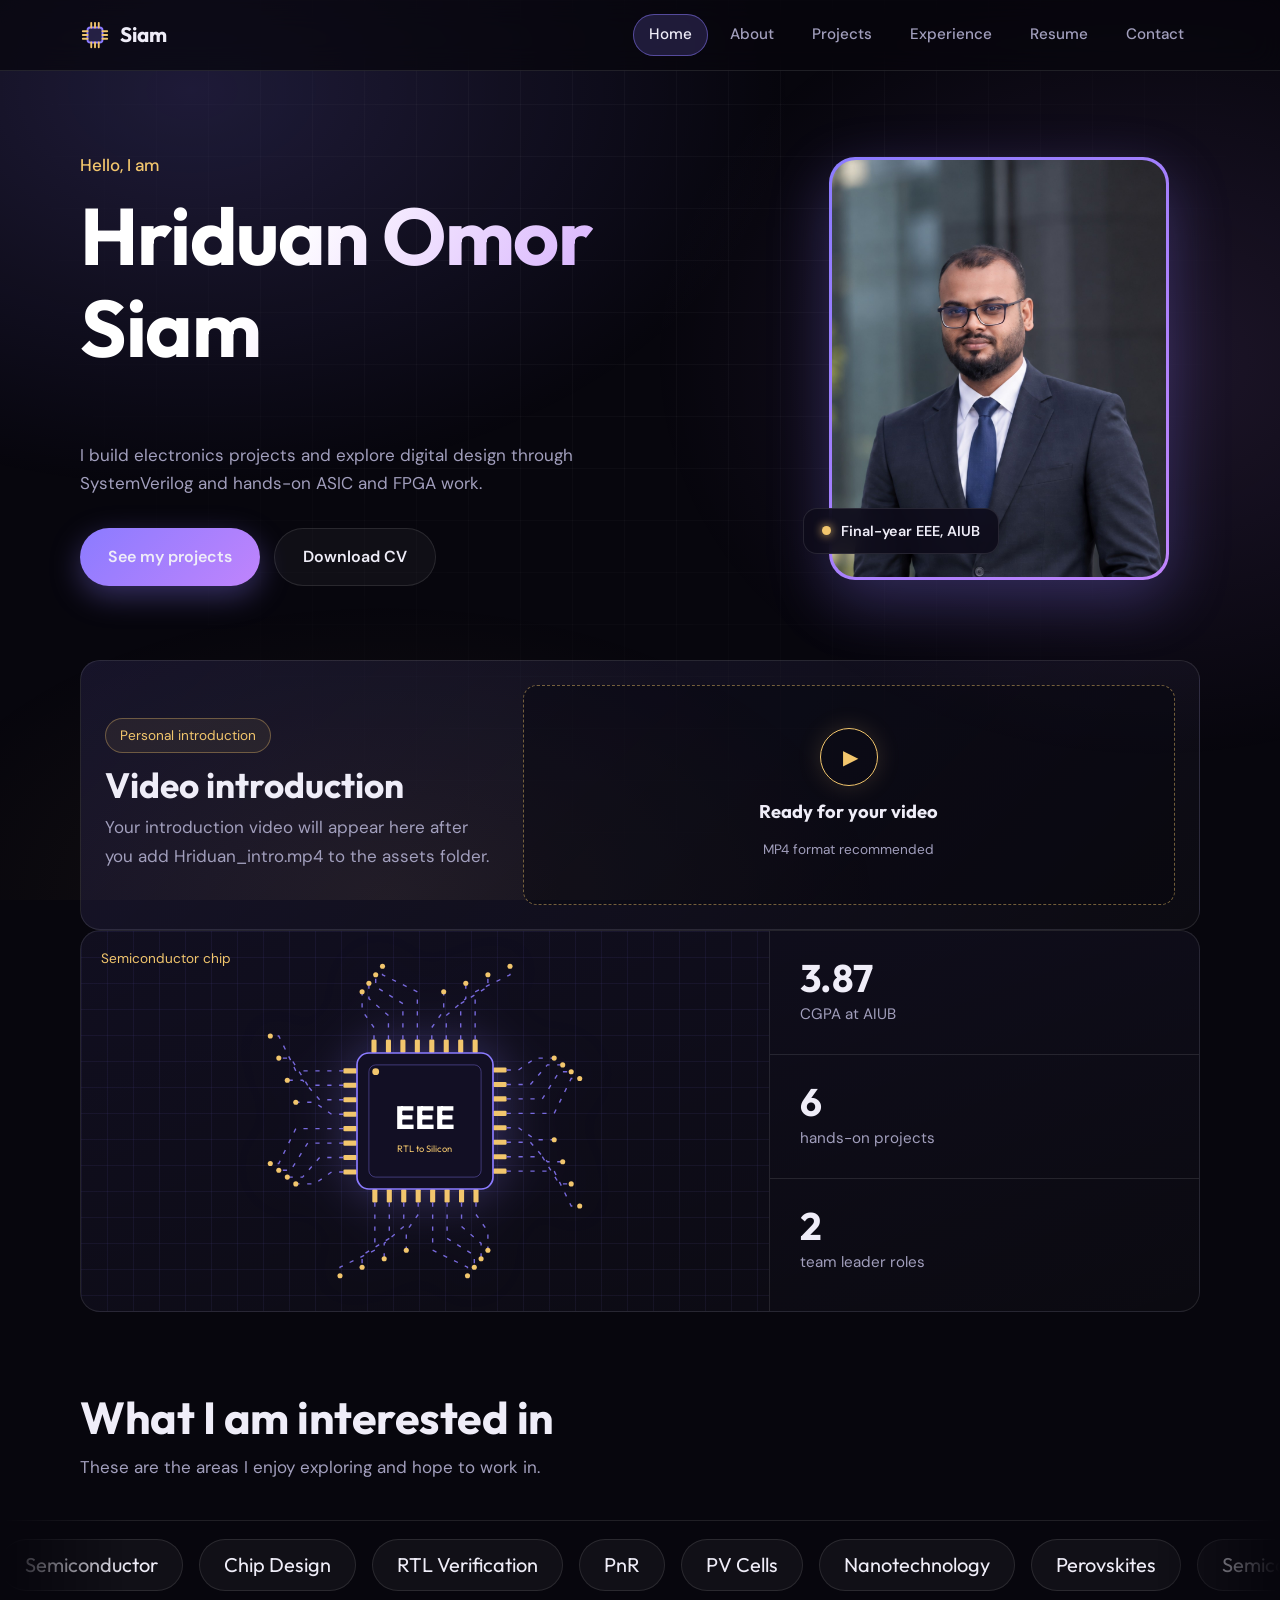
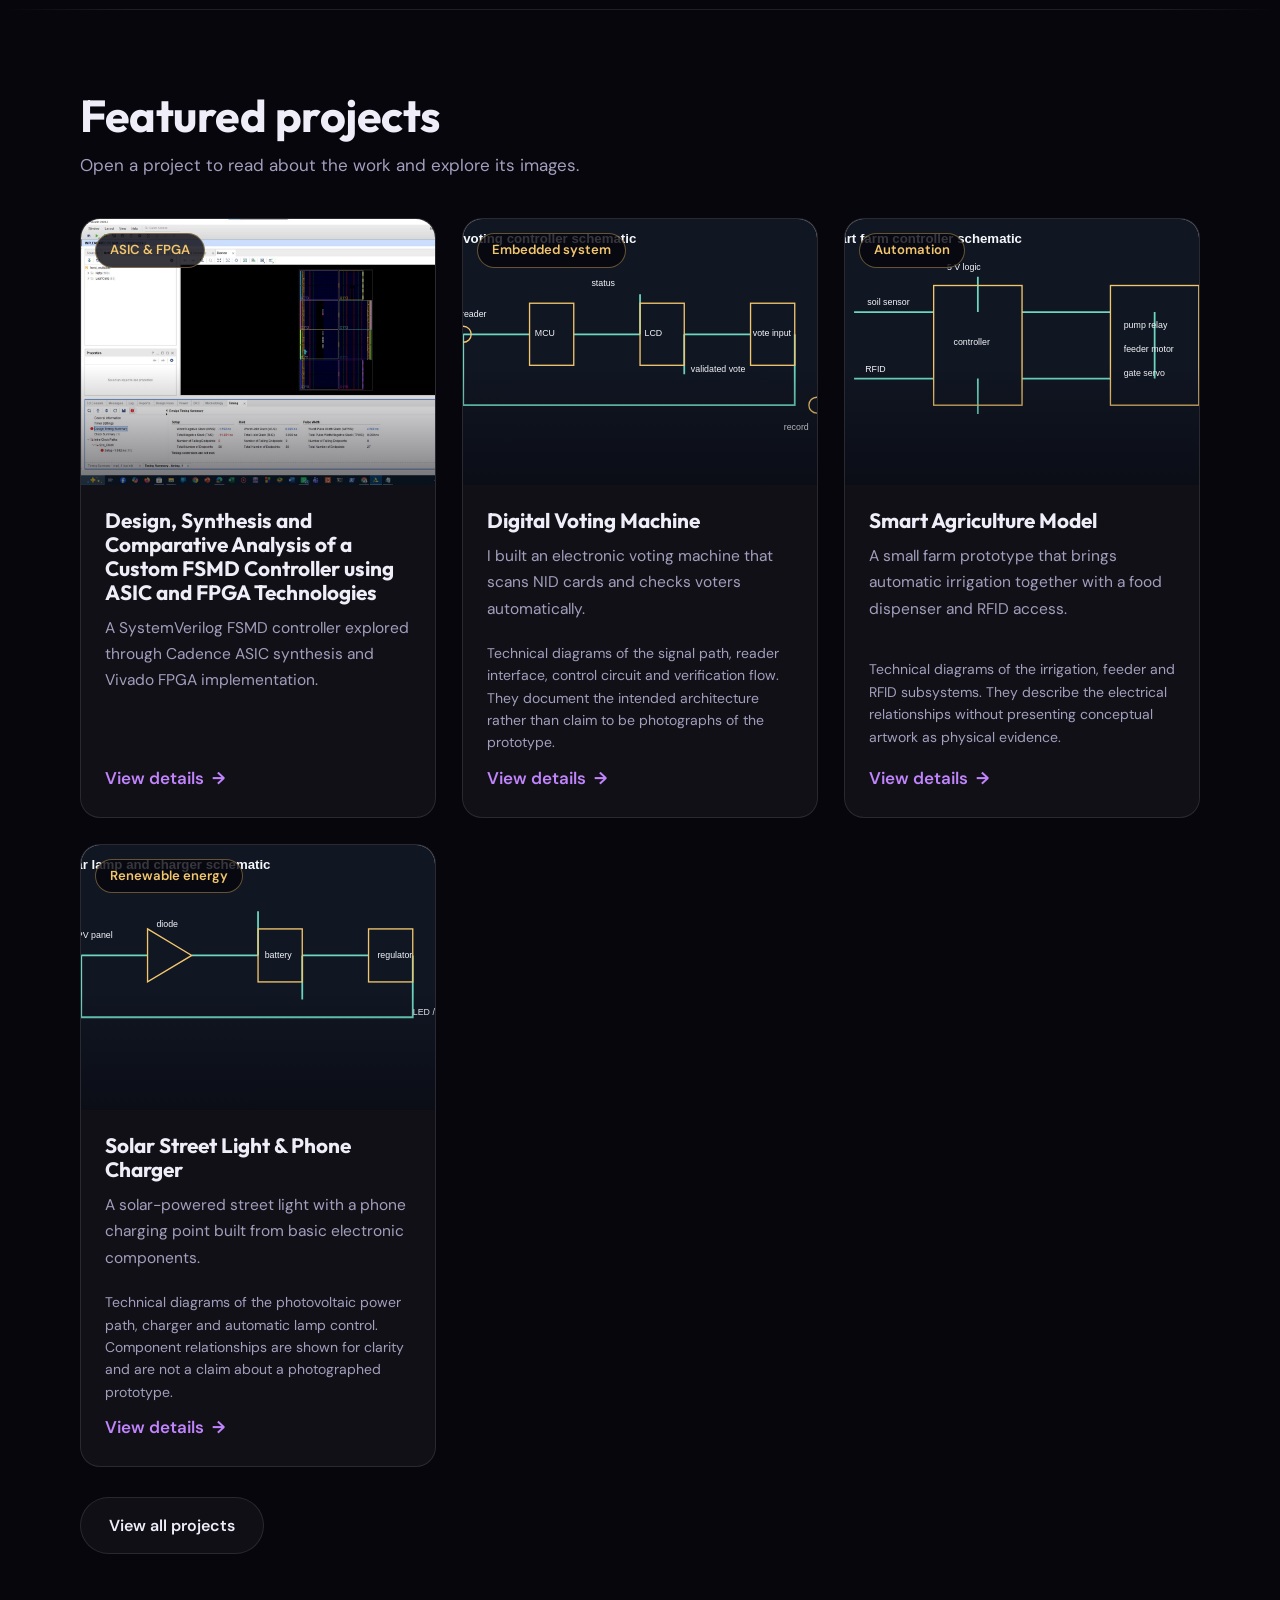
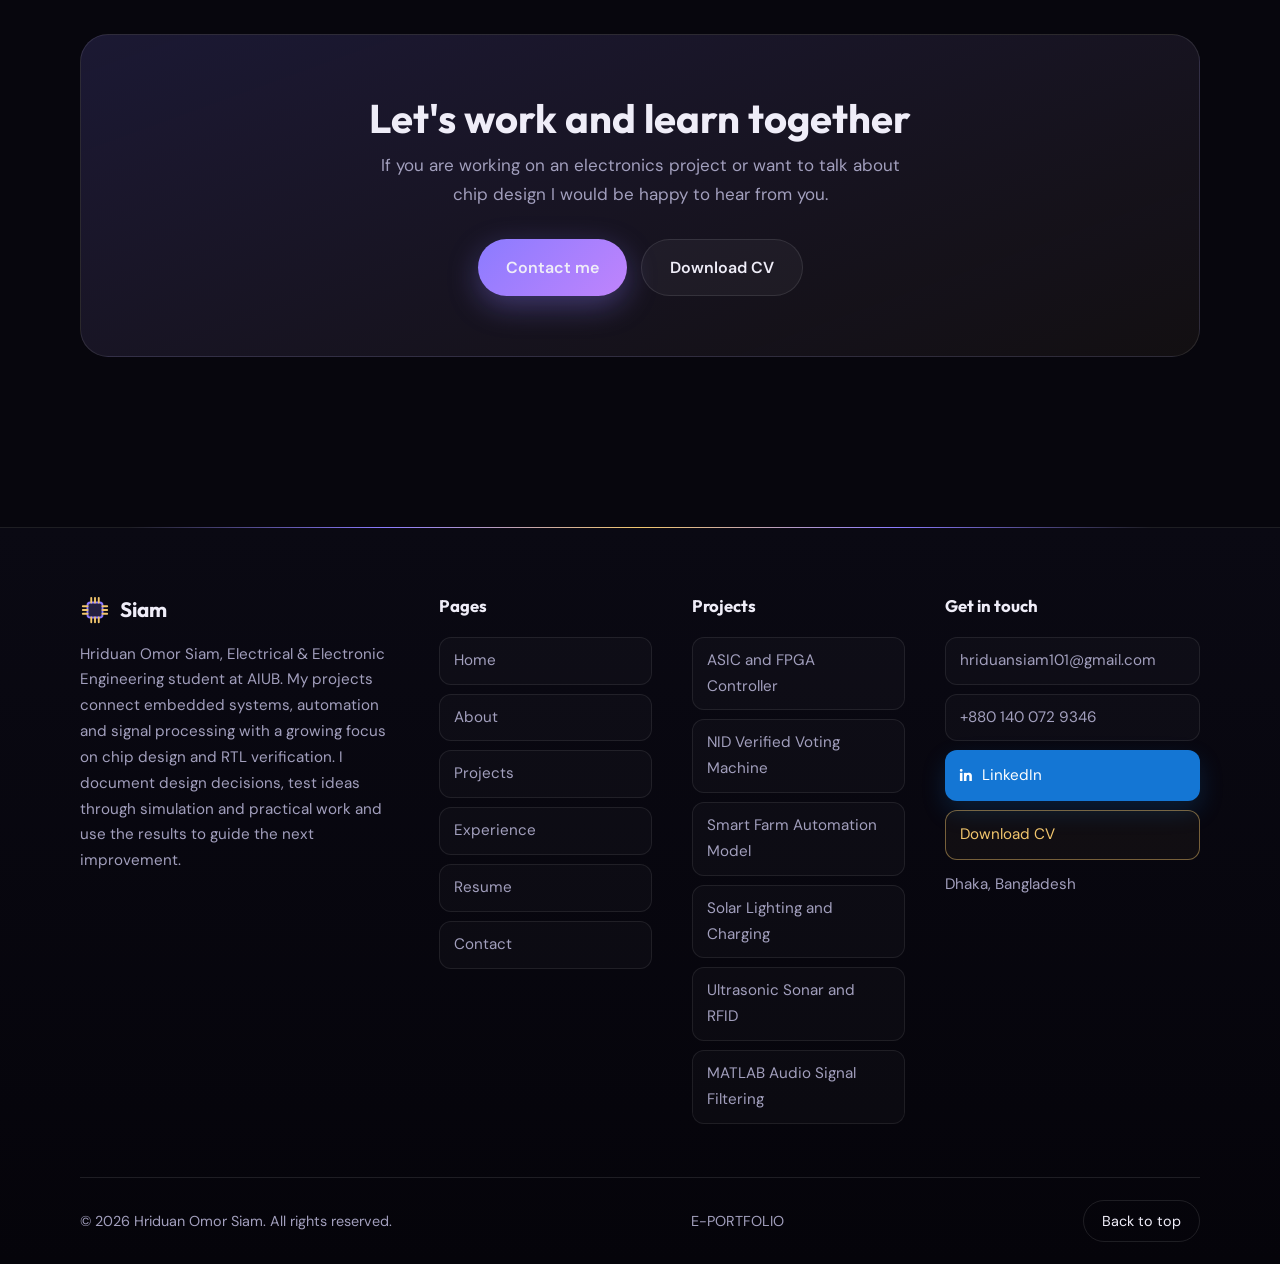
==== commit bbf784e0: "Update footer labels and video placeholder" ====
--- a/index.html
+++ b/index.html
@@ -56,6 +56,7 @@
 </div>
 <div class="photo-wrap"><div class="photo-frame"><img src="assets/profile.jpg" alt="Hriduan Omor Siam"></div><div class="photo-badge">Final-year EEE, AIUB</div></div>
 </section>
+<section class="wrap home-video home-video-placeholder reveal"><div class="home-video-copy"><span class="tag">Personal introduction</span><h2>Video introduction</h2><p>Your introduction video will appear here after you add Hriduan_intro.mp4 to the assets folder.</p></div><div class="video-placeholder-mark"><span class="play-mark">&#9654;</span><strong>Ready for your video</strong><small>MP4 format recommended</small></div></section>
 <section class="wrap">
 <div class="chip-panel reveal">
 <div class="chip-view"><span class="chip-label">Semiconductor chip</span><svg class="chip-svg" viewBox="0 0 400 400" role="img" aria-label="Semiconductor chip drawing">
@@ -222,7 +223,7 @@
 <div class="footer-top">
 <div class="footer-about">
 <a class="logo" href="index.html"><span class="logo-mark"><svg viewBox="0 0 32 32" width="30" height="30" aria-hidden="true"><rect x="8" y="8" width="16" height="16" rx="3" fill="rgba(139,123,255,.2)" stroke="#8b7bff" stroke-width="2"/><path d="M12 3v5M16 3v5M20 3v5M12 24v5M16 24v5M20 24v5M3 12h5M3 16h5M3 20h5M24 12h5M24 16h5M24 20h5" stroke="#f2c66d" stroke-width="2" stroke-linecap="round"/></svg></span>Siam</a>
-<p>Hriduan Omor Siam is a final-year EEE student at AIUB with an interest in VLSI and design verification. Learning by building circuits and working through digital designs.</p>
+<p>Hriduan Omor Siam, Electrical &amp; Electronic Engineering student at AIUB. My projects connect embedded systems, automation and signal processing with a growing focus on chip design and RTL verification. I document design decisions, test ideas through simulation and practical work and use the results to guide the next improvement.</p>
 </div>
 <div>
 <h4>Pages</h4>
@@ -238,12 +239,12 @@
 <div>
 <h4>Projects</h4>
 <ul>
-<li><a class="footer-link" href="project-fsmd-controller-asic-fpga.html">Design, Synthesis and Comparative Analysis of a Custom FSMD Controller using ASIC and FPGA Technologies</a></li>
-<li><a class="footer-link" href="project-digital-voting-machine.html">Digital Voting Machine</a></li>
-<li><a class="footer-link" href="project-smart-agriculture-model.html">Smart Agriculture Model</a></li>
-<li><a class="footer-link" href="project-solar-street-light.html">Solar Street Light &amp; Phone Charger</a></li>
-<li><a class="footer-link" href="project-ultrasound-sonar-rfid.html">Ultrasound Sonar &amp; RFID Access</a></li>
-<li><a class="footer-link" href="project-audio-signal-filtering.html">Audio Signal Filtering</a></li>
+<li><a class="footer-link" href="project-fsmd-controller-asic-fpga.html">ASIC and FPGA Controller</a></li>
+<li><a class="footer-link" href="project-digital-voting-machine.html">NID Verified Voting Machine</a></li>
+<li><a class="footer-link" href="project-smart-agriculture-model.html">Smart Farm Automation Model</a></li>
+<li><a class="footer-link" href="project-solar-street-light.html">Solar Lighting and Charging</a></li>
+<li><a class="footer-link" href="project-ultrasound-sonar-rfid.html">Ultrasonic Sonar and RFID</a></li>
+<li><a class="footer-link" href="project-audio-signal-filtering.html">MATLAB Audio Signal Filtering</a></li>
 </ul>
 </div>
 <div>
--- a/style.css
+++ b/style.css
@@ -257,6 +257,11 @@
 .home-video-copy h2{margin:12px 0 8px;font-size:clamp(1.5rem,3vw,2.2rem)}
 .home-video-copy p{color:var(--muted)}
 .home-video video{width:100%;max-height:360px;border-radius:14px;background:#05040a;box-shadow:0 16px 40px rgba(0,0,0,.28)}
+.home-video-placeholder{background:linear-gradient(135deg,rgba(139,123,255,.12),rgba(255,255,255,.025))}
+.video-placeholder-mark{min-height:220px;display:flex;flex-direction:column;align-items:center;justify-content:center;gap:10px;border:1px dashed rgba(242,198,109,.45);border-radius:14px;background:rgba(7,6,13,.4);color:var(--muted)}
+.video-placeholder-mark strong{color:var(--text);font-family:var(--head);font-size:1.15rem}
+.video-placeholder-mark small{font-size:.85rem}
+.play-mark{display:grid;place-items:center;width:58px;height:58px;padding-left:4px;border:1px solid var(--gold);border-radius:50%;color:var(--gold);font-size:1.25rem;box-shadow:0 0 24px rgba(242,198,109,.16)}
 .video-card{display:flex;flex-direction:column;justify-content:center}
 .intro-heading{display:flex;align-items:center;justify-content:space-between;gap:14px;margin-bottom:16px}
 .intro-state{color:var(--muted);font-size:.84rem}
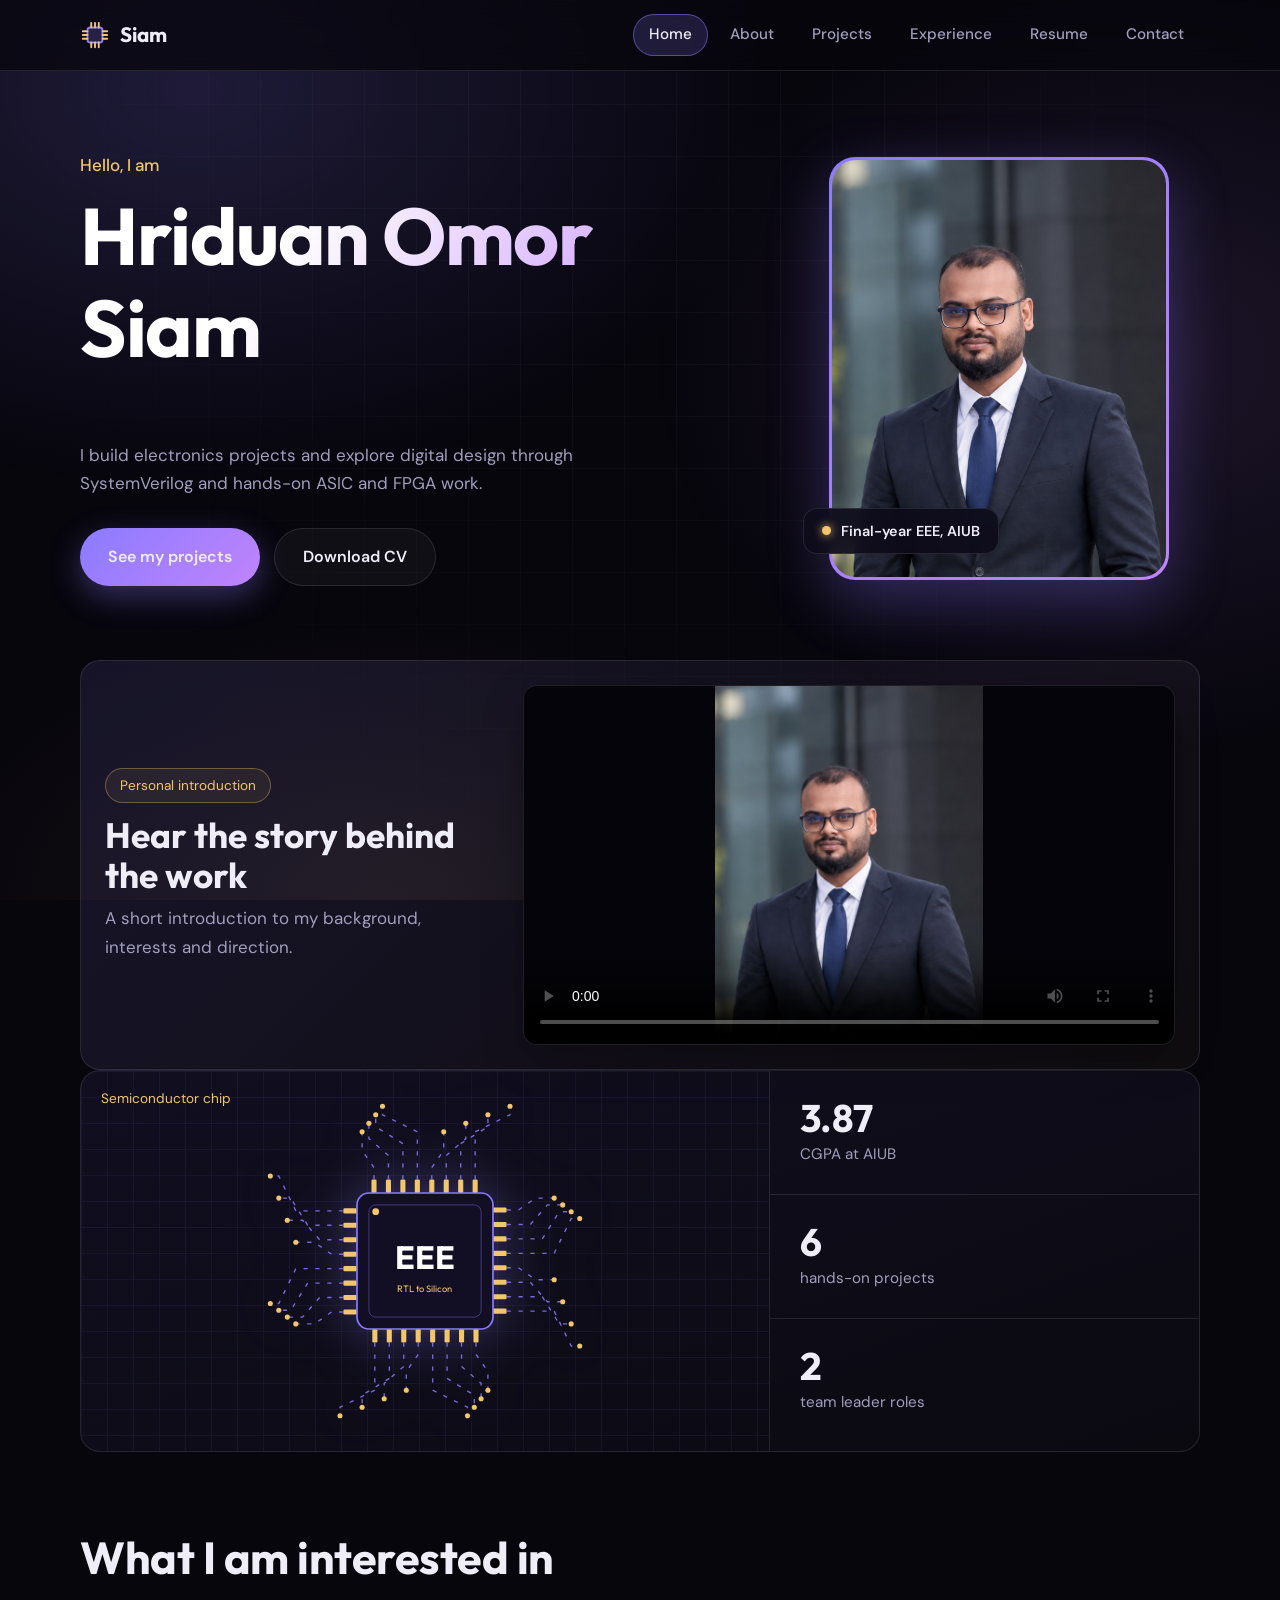
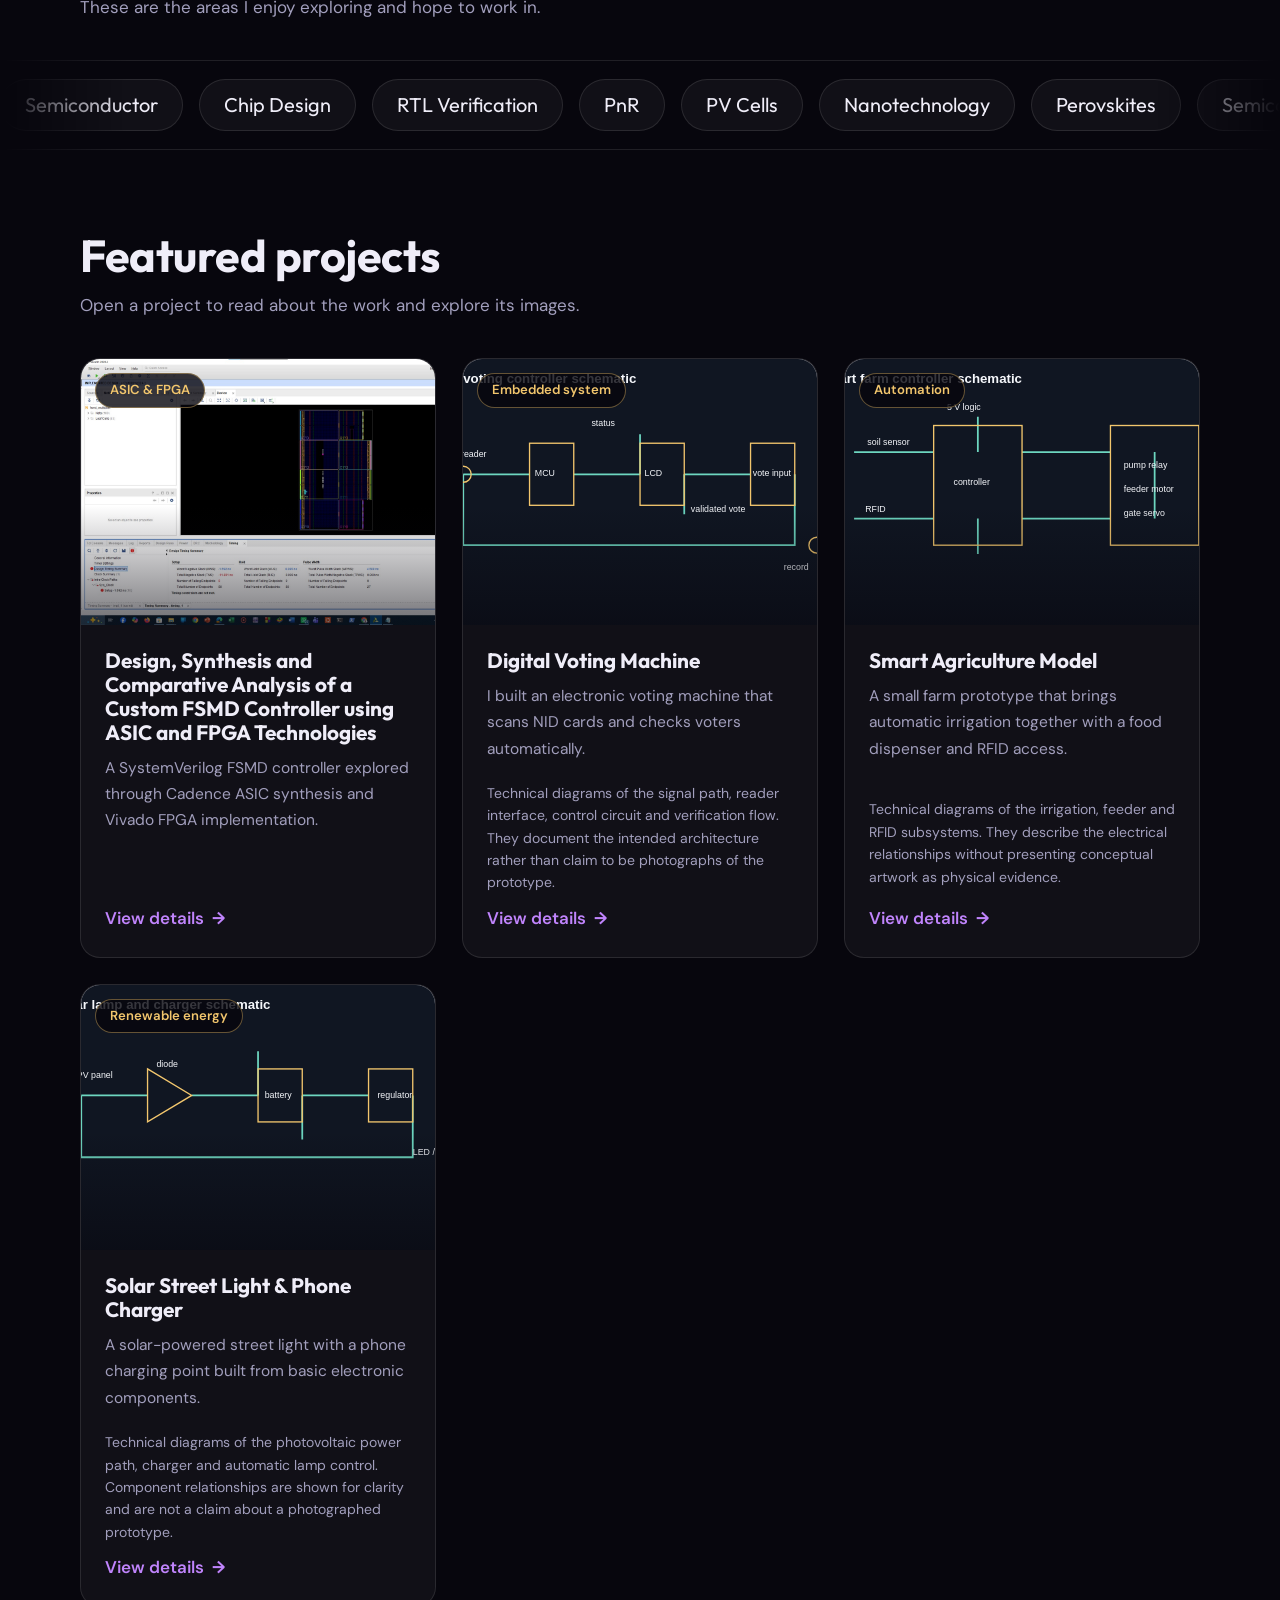
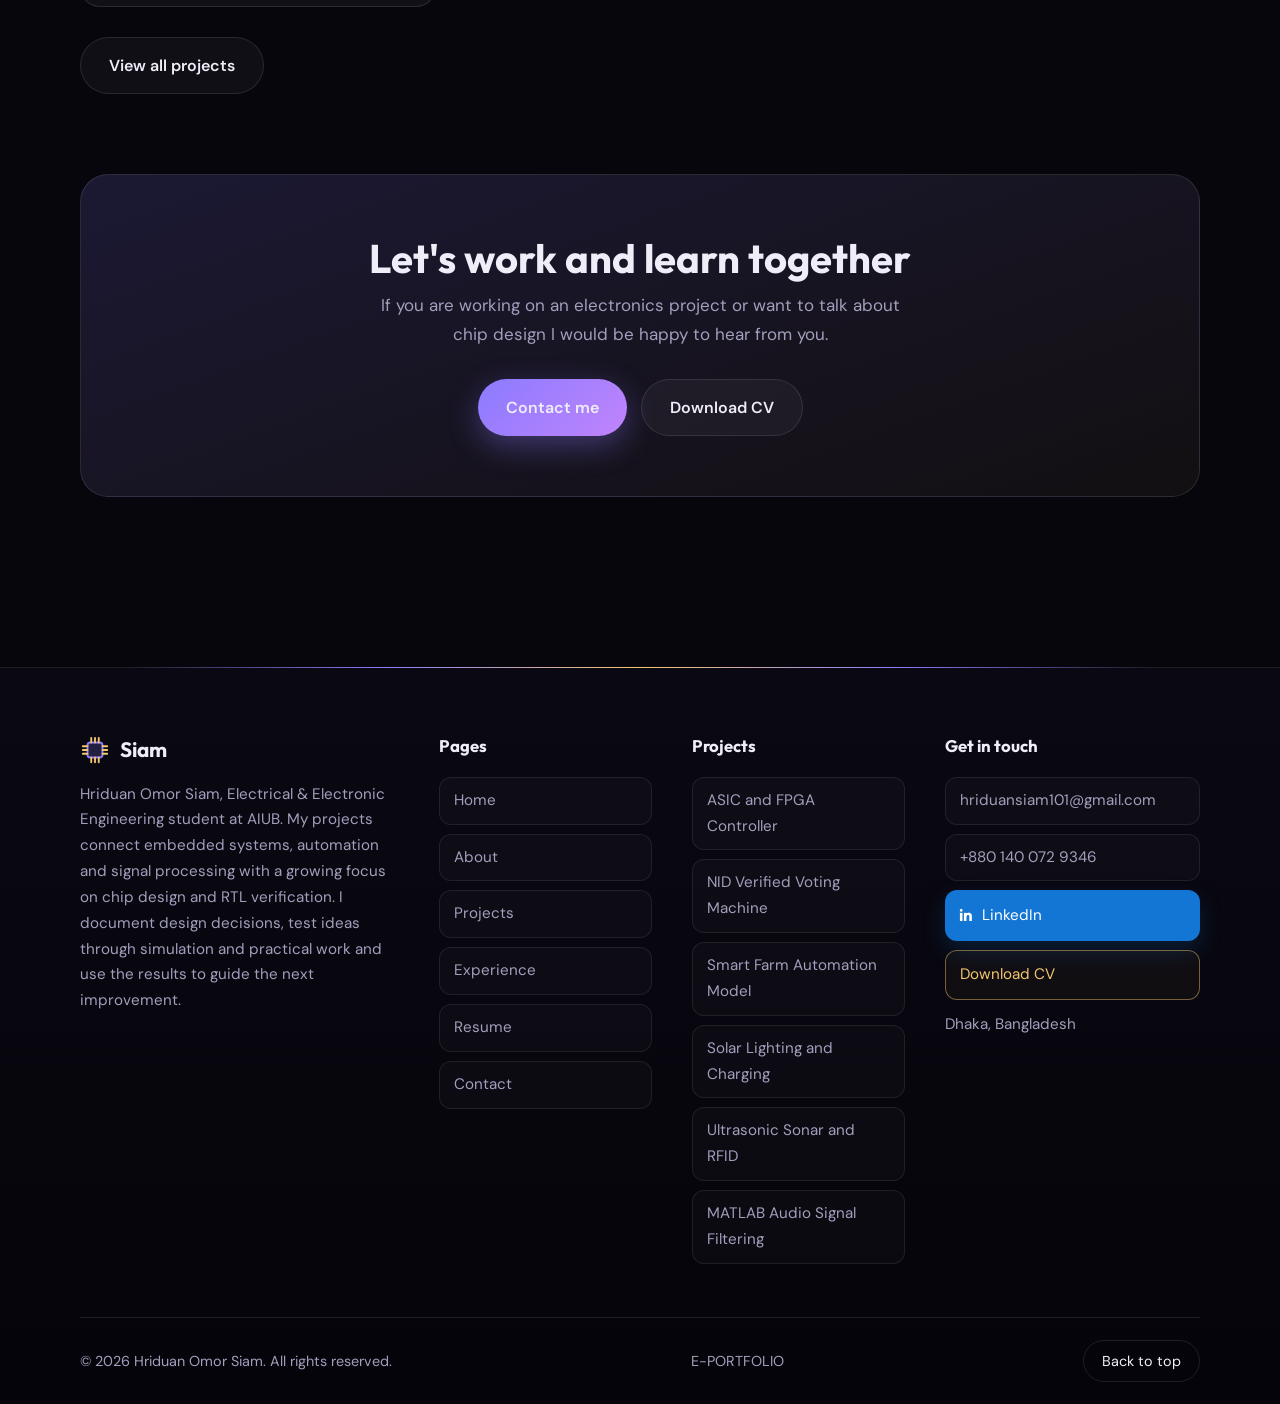
==== commit 3b3f8e6b: "Build website from source files" ====
--- a/index.html
+++ b/index.html
@@ -56,7 +56,7 @@
 </div>
 <div class="photo-wrap"><div class="photo-frame"><img src="assets/profile.jpg" alt="Hriduan Omor Siam"></div><div class="photo-badge">Final-year EEE, AIUB</div></div>
 </section>
-<section class="wrap home-video home-video-placeholder reveal"><div class="home-video-copy"><span class="tag">Personal introduction</span><h2>Video introduction</h2><p>Your introduction video will appear here after you add Hriduan_intro.mp4 to the assets folder.</p></div><div class="video-placeholder-mark"><span class="play-mark">&#9654;</span><strong>Ready for your video</strong><small>MP4 format recommended</small></div></section>
+<section class="wrap home-video reveal"><div class="home-video-copy"><span class="tag">Personal introduction</span><h2>Hear the story behind the work</h2><p>A short introduction to my background, interests and direction.</p></div><video controls playsinline preload="metadata" poster="assets/profile.jpg" aria-label="Introduction video from Hriduan Omor Siam"><source src="assets/Hriduan_intro.mp4" type="video/mp4"><p>Your browser does not support this video. <a href="assets/Hriduan_intro.mp4">Download the introduction video</a>.</p></video></section>
 <section class="wrap">
 <div class="chip-panel reveal">
 <div class="chip-view"><span class="chip-label">Semiconductor chip</span><svg class="chip-svg" viewBox="0 0 400 400" role="img" aria-label="Semiconductor chip drawing">
--- a/style.css
+++ b/style.css
@@ -256,7 +256,7 @@
 .home-video{display:grid;grid-template-columns:.75fr 1.25fr;gap:26px;align-items:center;margin-top:24px;padding:24px;border:1px solid var(--line);border-radius:var(--radius);background:linear-gradient(135deg,rgba(139,123,255,.12),rgba(242,198,109,.04))}
 .home-video-copy h2{margin:12px 0 8px;font-size:clamp(1.5rem,3vw,2.2rem)}
 .home-video-copy p{color:var(--muted)}
-.home-video video{width:100%;max-height:360px;border-radius:14px;background:#05040a;box-shadow:0 16px 40px rgba(0,0,0,.28)}
+.home-video video{width:100%;aspect-ratio:16/9;max-height:360px;border:1px solid var(--line);border-radius:14px;background:#05040a;object-fit:contain;box-shadow:0 16px 40px rgba(0,0,0,.28)}
 .home-video-placeholder{background:linear-gradient(135deg,rgba(139,123,255,.12),rgba(255,255,255,.025))}
 .video-placeholder-mark{min-height:220px;display:flex;flex-direction:column;align-items:center;justify-content:center;gap:10px;border:1px dashed rgba(242,198,109,.45);border-radius:14px;background:rgba(7,6,13,.4);color:var(--muted)}
 .video-placeholder-mark strong{color:var(--text);font-family:var(--head);font-size:1.15rem}
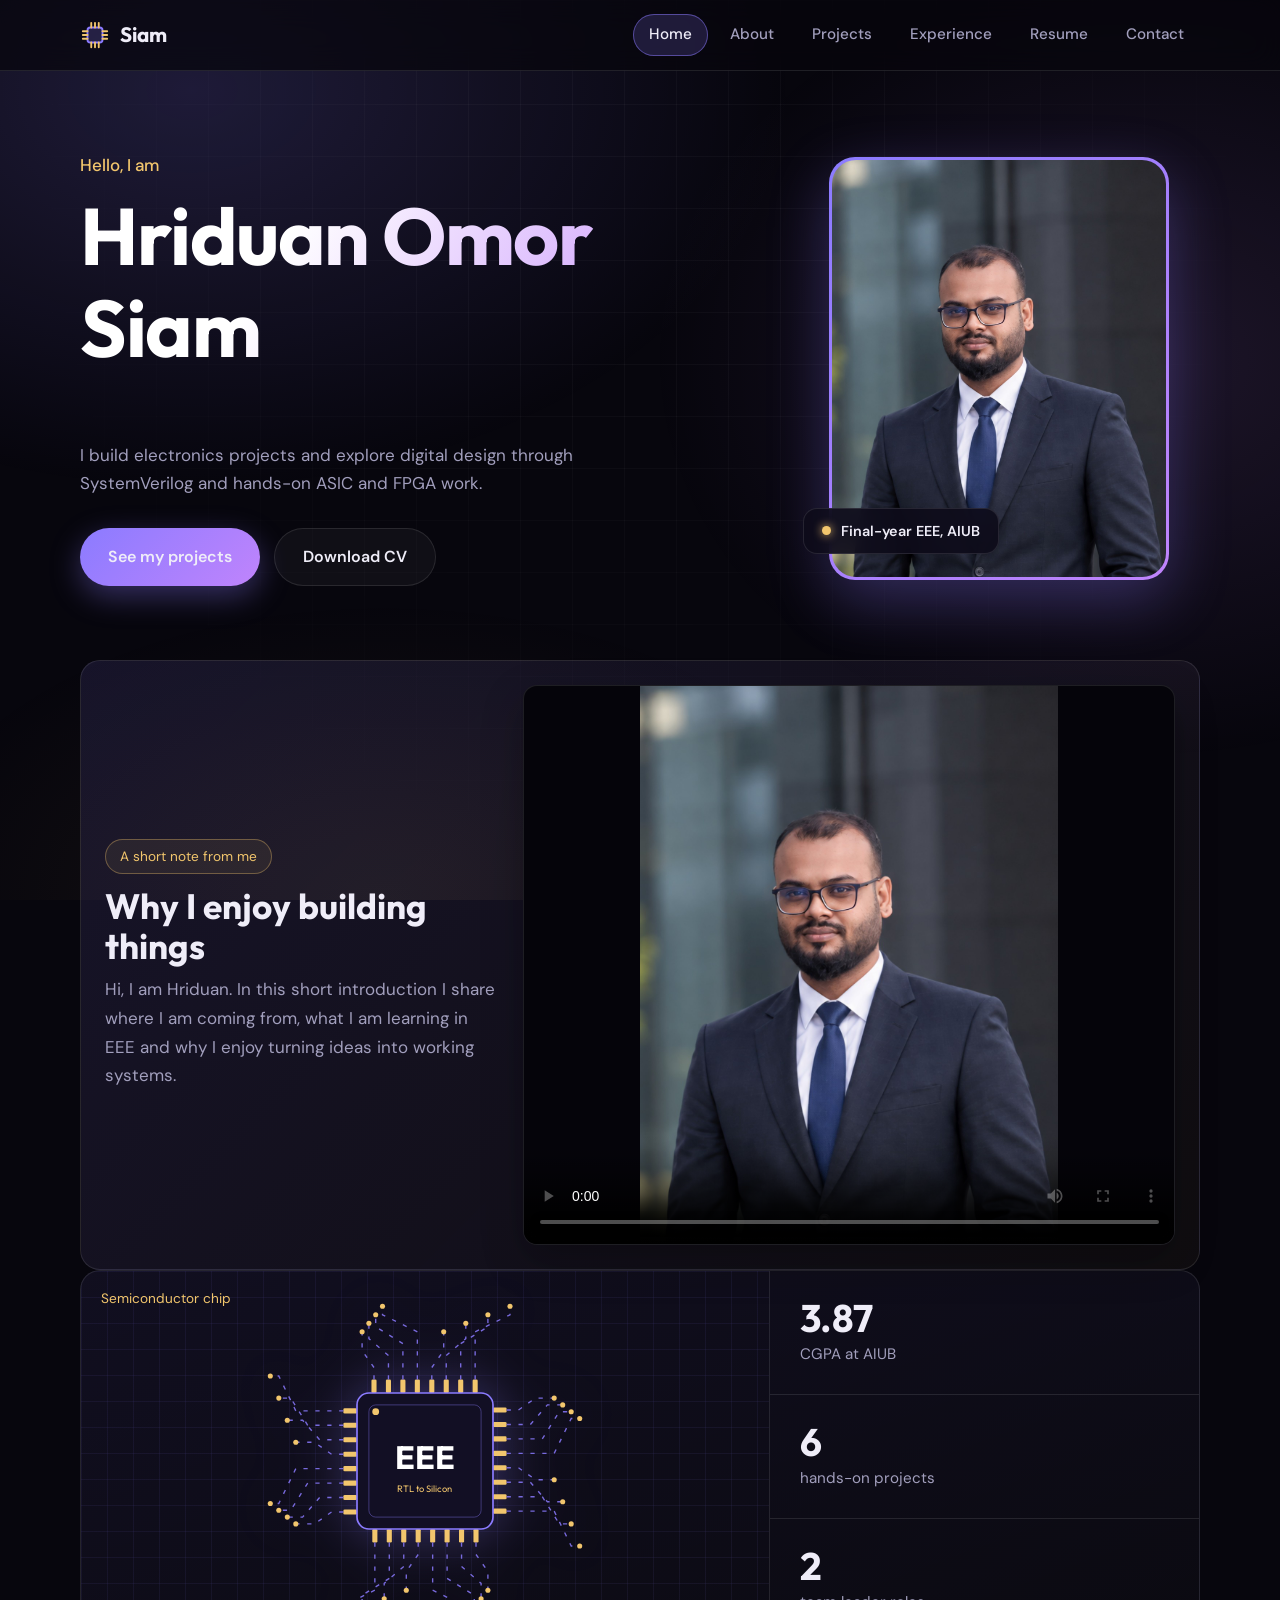
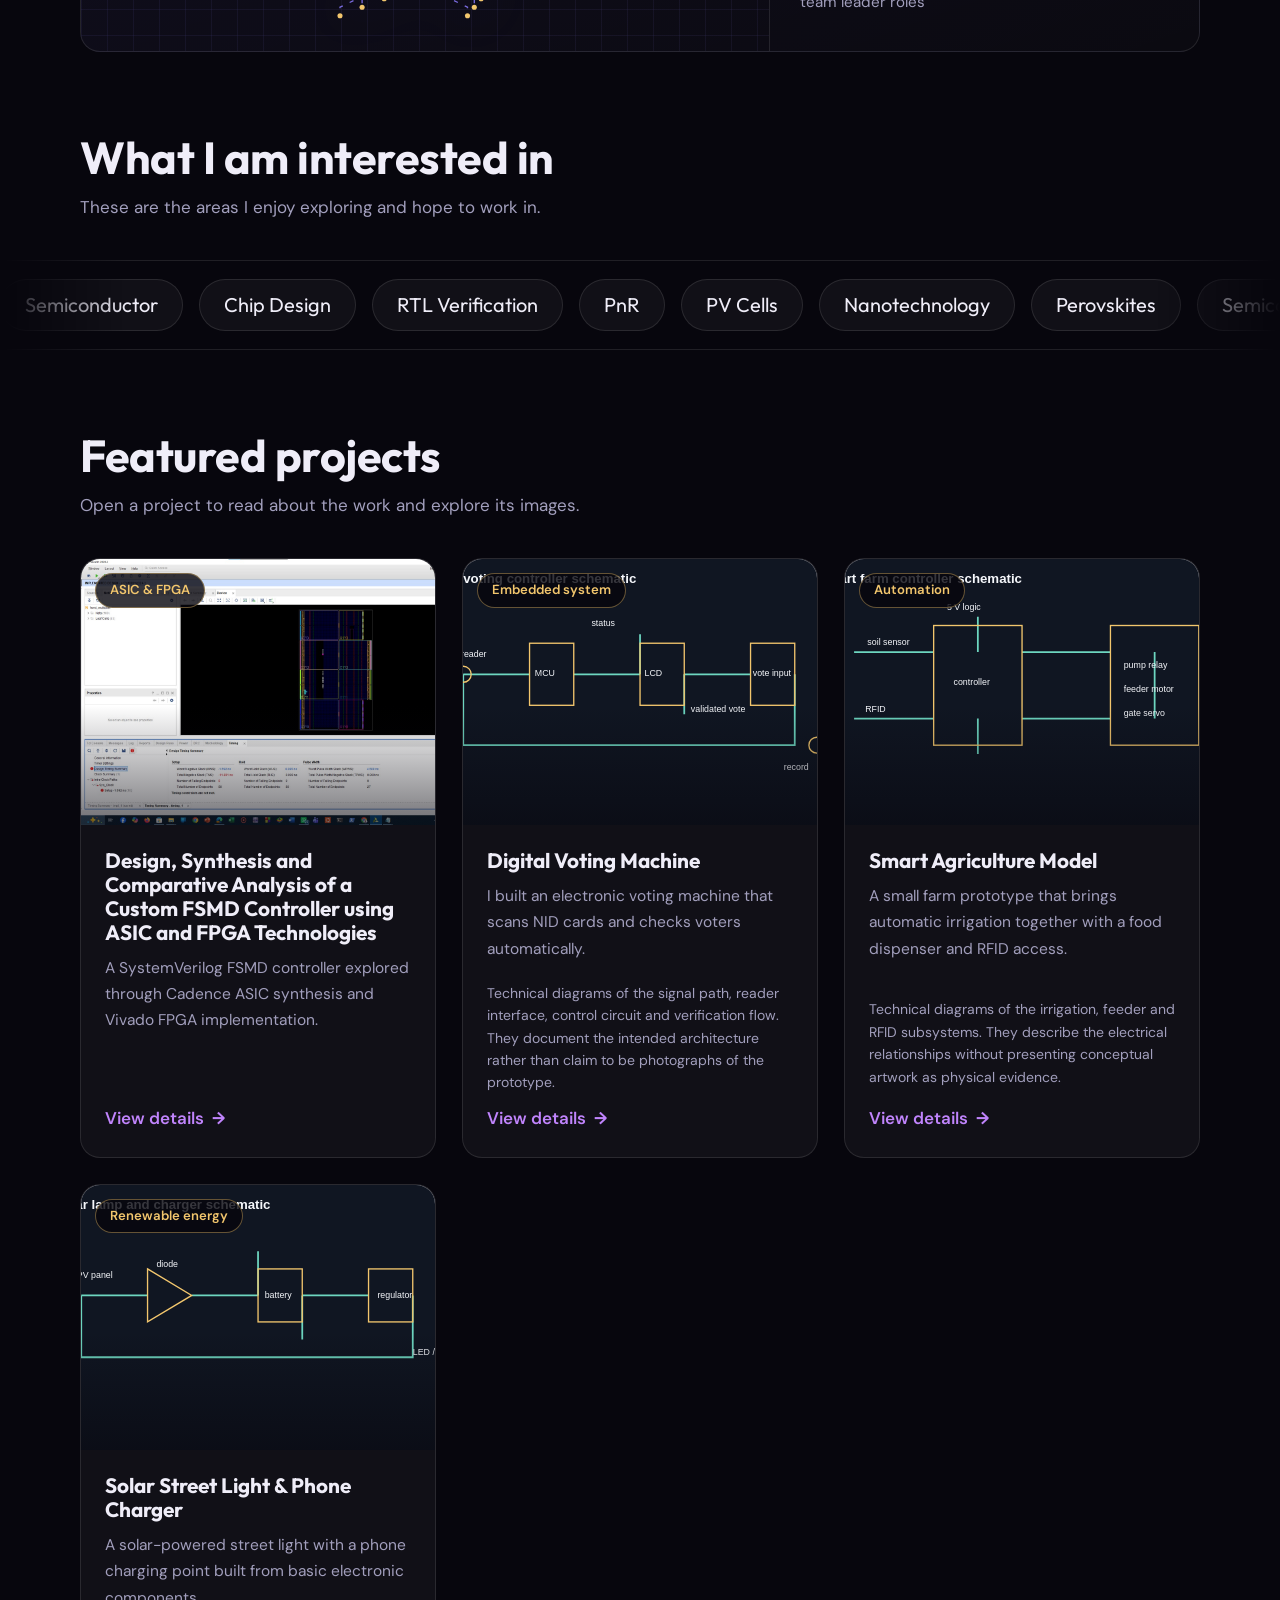
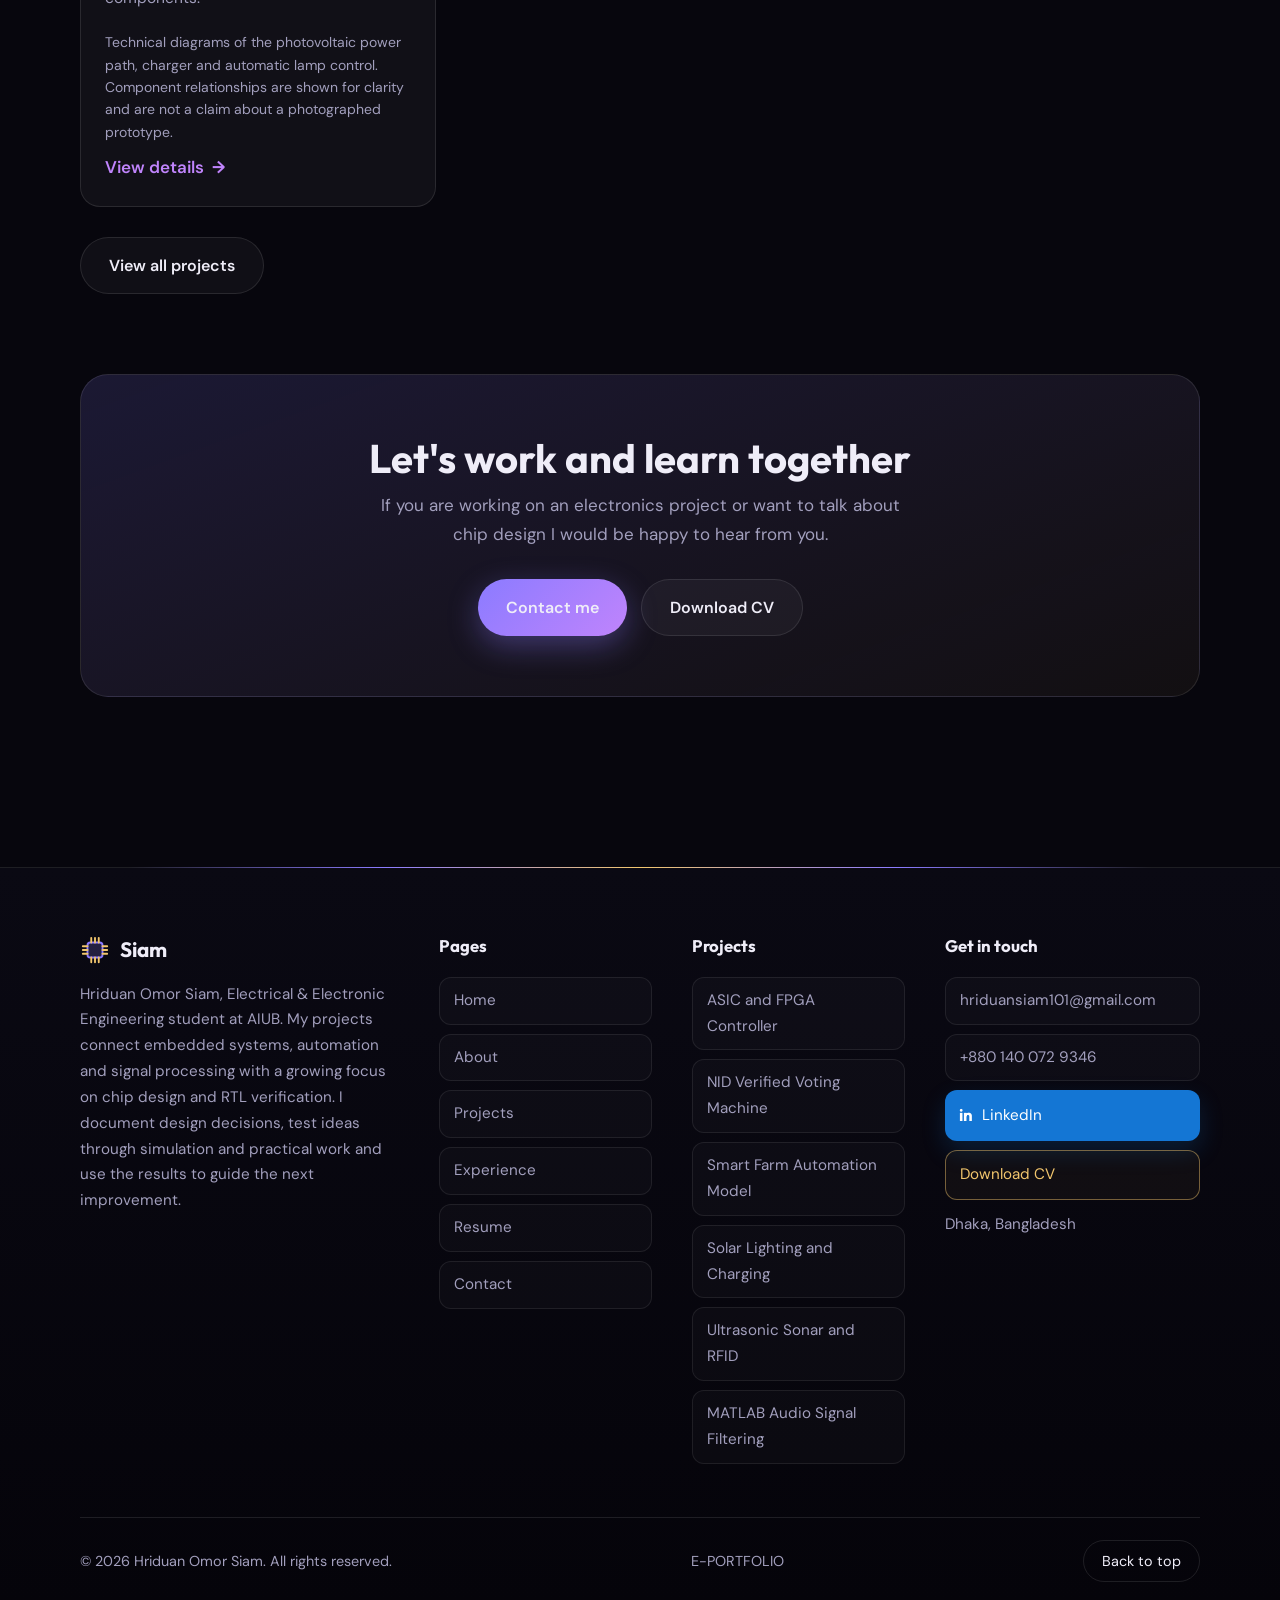
==== commit 22a8615e: "Refine dynamic video introduction section" ====
--- a/index.html
+++ b/index.html
@@ -56,7 +56,7 @@
 </div>
 <div class="photo-wrap"><div class="photo-frame"><img src="assets/profile.jpg" alt="Hriduan Omor Siam"></div><div class="photo-badge">Final-year EEE, AIUB</div></div>
 </section>
-<section class="wrap home-video reveal"><div class="home-video-copy"><span class="tag">Personal introduction</span><h2>Hear the story behind the work</h2><p>A short introduction to my background, interests and direction.</p></div><video controls playsinline preload="metadata" poster="assets/profile.jpg" aria-label="Introduction video from Hriduan Omor Siam"><source src="assets/Hriduan_intro.mp4" type="video/mp4"><p>Your browser does not support this video. <a href="assets/Hriduan_intro.mp4">Download the introduction video</a>.</p></video></section>
+<section class="wrap home-video reveal"><div class="home-video-copy"><span class="tag">A short note from me</span><h2>Why I enjoy building things</h2><p>Hi, I am Hriduan. In this short introduction I share where I am coming from, what I am learning in EEE and why I enjoy turning ideas into working systems.</p></div><video controls playsinline preload="metadata" poster="assets/profile.jpg" aria-label="Introduction video from Hriduan Omor Siam"><source src="assets/Hriduan_intro.mp4" type="video/mp4"><p>Your browser does not support this video. <a href="assets/Hriduan_intro.mp4">Download the introduction video</a>.</p></video></section>
 <section class="wrap">
 <div class="chip-panel reveal">
 <div class="chip-view"><span class="chip-label">Semiconductor chip</span><svg class="chip-svg" viewBox="0 0 400 400" role="img" aria-label="Semiconductor chip drawing">
--- a/style.css
+++ b/style.css
@@ -256,12 +256,7 @@
 .home-video{display:grid;grid-template-columns:.75fr 1.25fr;gap:26px;align-items:center;margin-top:24px;padding:24px;border:1px solid var(--line);border-radius:var(--radius);background:linear-gradient(135deg,rgba(139,123,255,.12),rgba(242,198,109,.04))}
 .home-video-copy h2{margin:12px 0 8px;font-size:clamp(1.5rem,3vw,2.2rem)}
 .home-video-copy p{color:var(--muted)}
-.home-video video{width:100%;aspect-ratio:16/9;max-height:360px;border:1px solid var(--line);border-radius:14px;background:#05040a;object-fit:contain;box-shadow:0 16px 40px rgba(0,0,0,.28)}
-.home-video-placeholder{background:linear-gradient(135deg,rgba(139,123,255,.12),rgba(255,255,255,.025))}
-.video-placeholder-mark{min-height:220px;display:flex;flex-direction:column;align-items:center;justify-content:center;gap:10px;border:1px dashed rgba(242,198,109,.45);border-radius:14px;background:rgba(7,6,13,.4);color:var(--muted)}
-.video-placeholder-mark strong{color:var(--text);font-family:var(--head);font-size:1.15rem}
-.video-placeholder-mark small{font-size:.85rem}
-.play-mark{display:grid;place-items:center;width:58px;height:58px;padding-left:4px;border:1px solid var(--gold);border-radius:50%;color:var(--gold);font-size:1.25rem;box-shadow:0 0 24px rgba(242,198,109,.16)}
+.home-video video{display:block;width:100%;max-width:100%;height:auto;max-height:min(65vh,560px);aspect-ratio:auto;border:1px solid var(--line);border-radius:14px;background:#05040a;object-fit:contain;box-shadow:0 16px 40px rgba(0,0,0,.28)}
 .video-card{display:flex;flex-direction:column;justify-content:center}
 .intro-heading{display:flex;align-items:center;justify-content:space-between;gap:14px;margin-bottom:16px}
 .intro-state{color:var(--muted);font-size:.84rem}
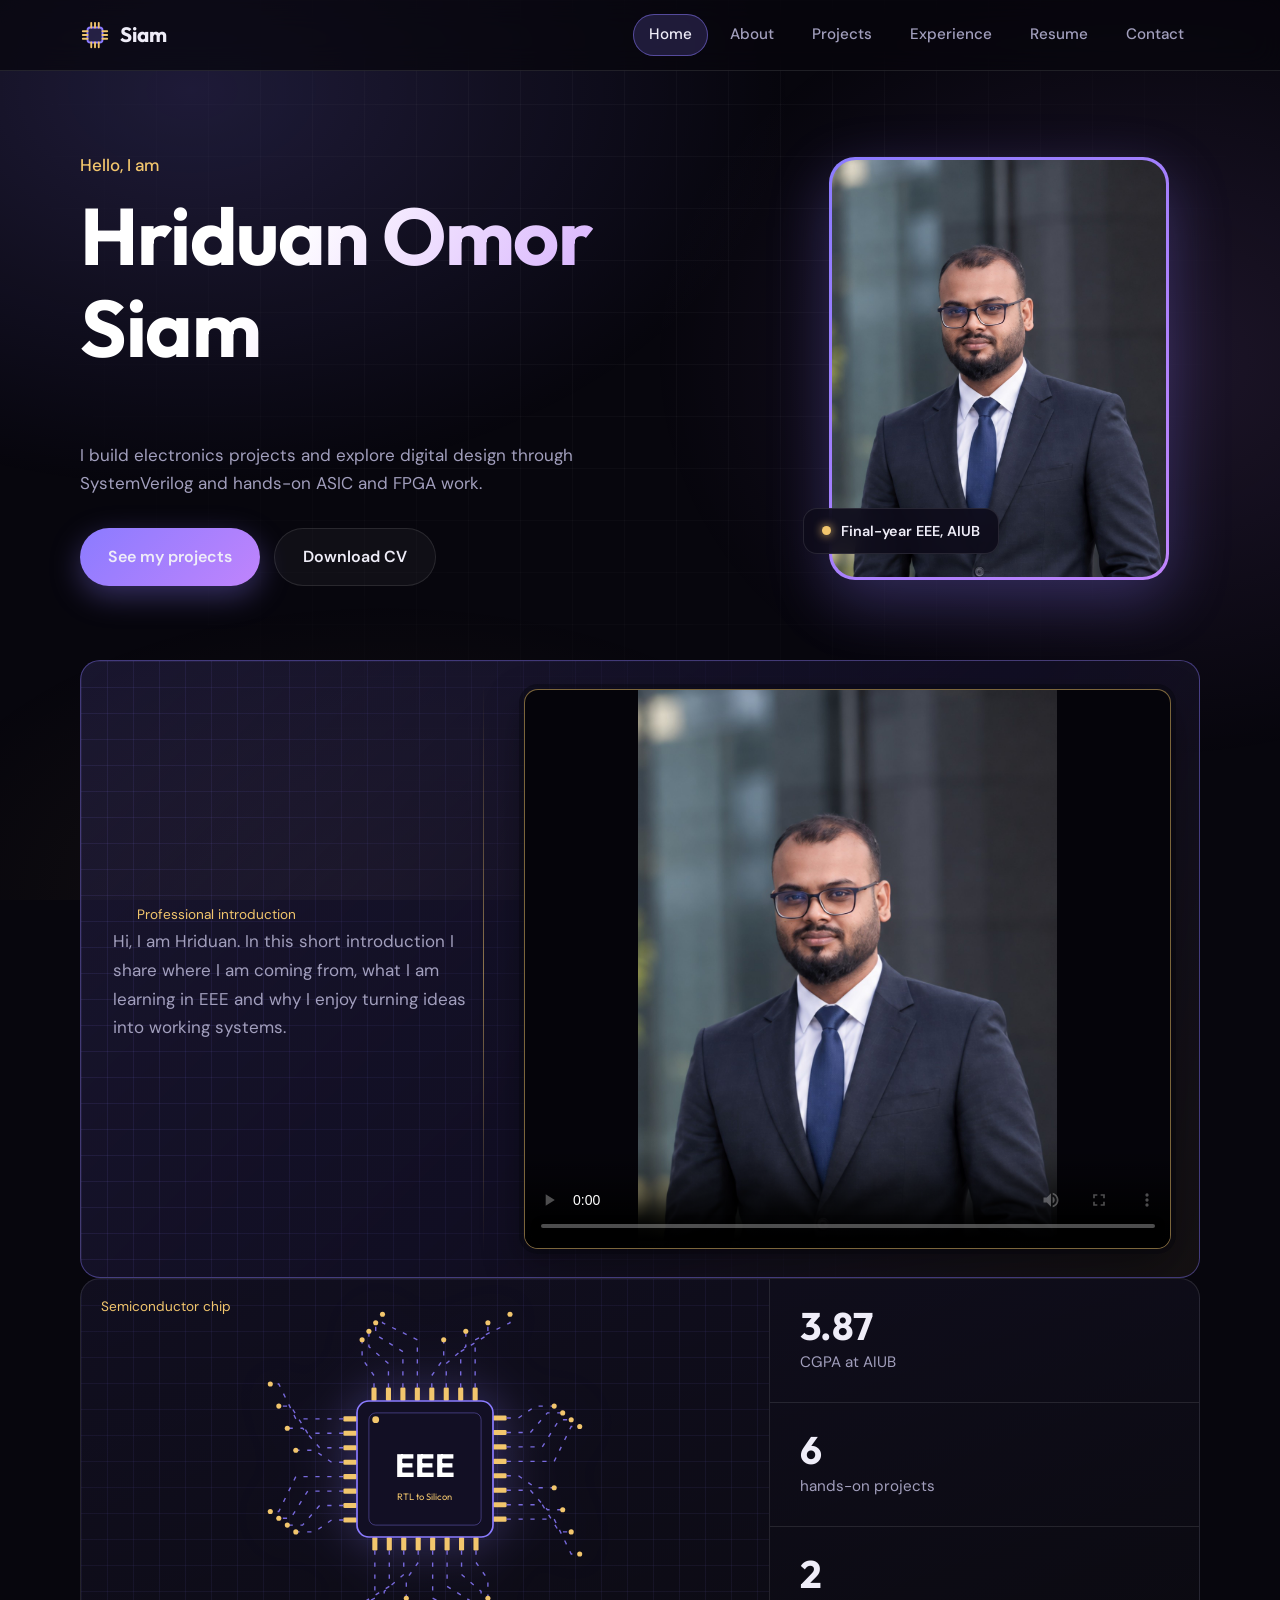
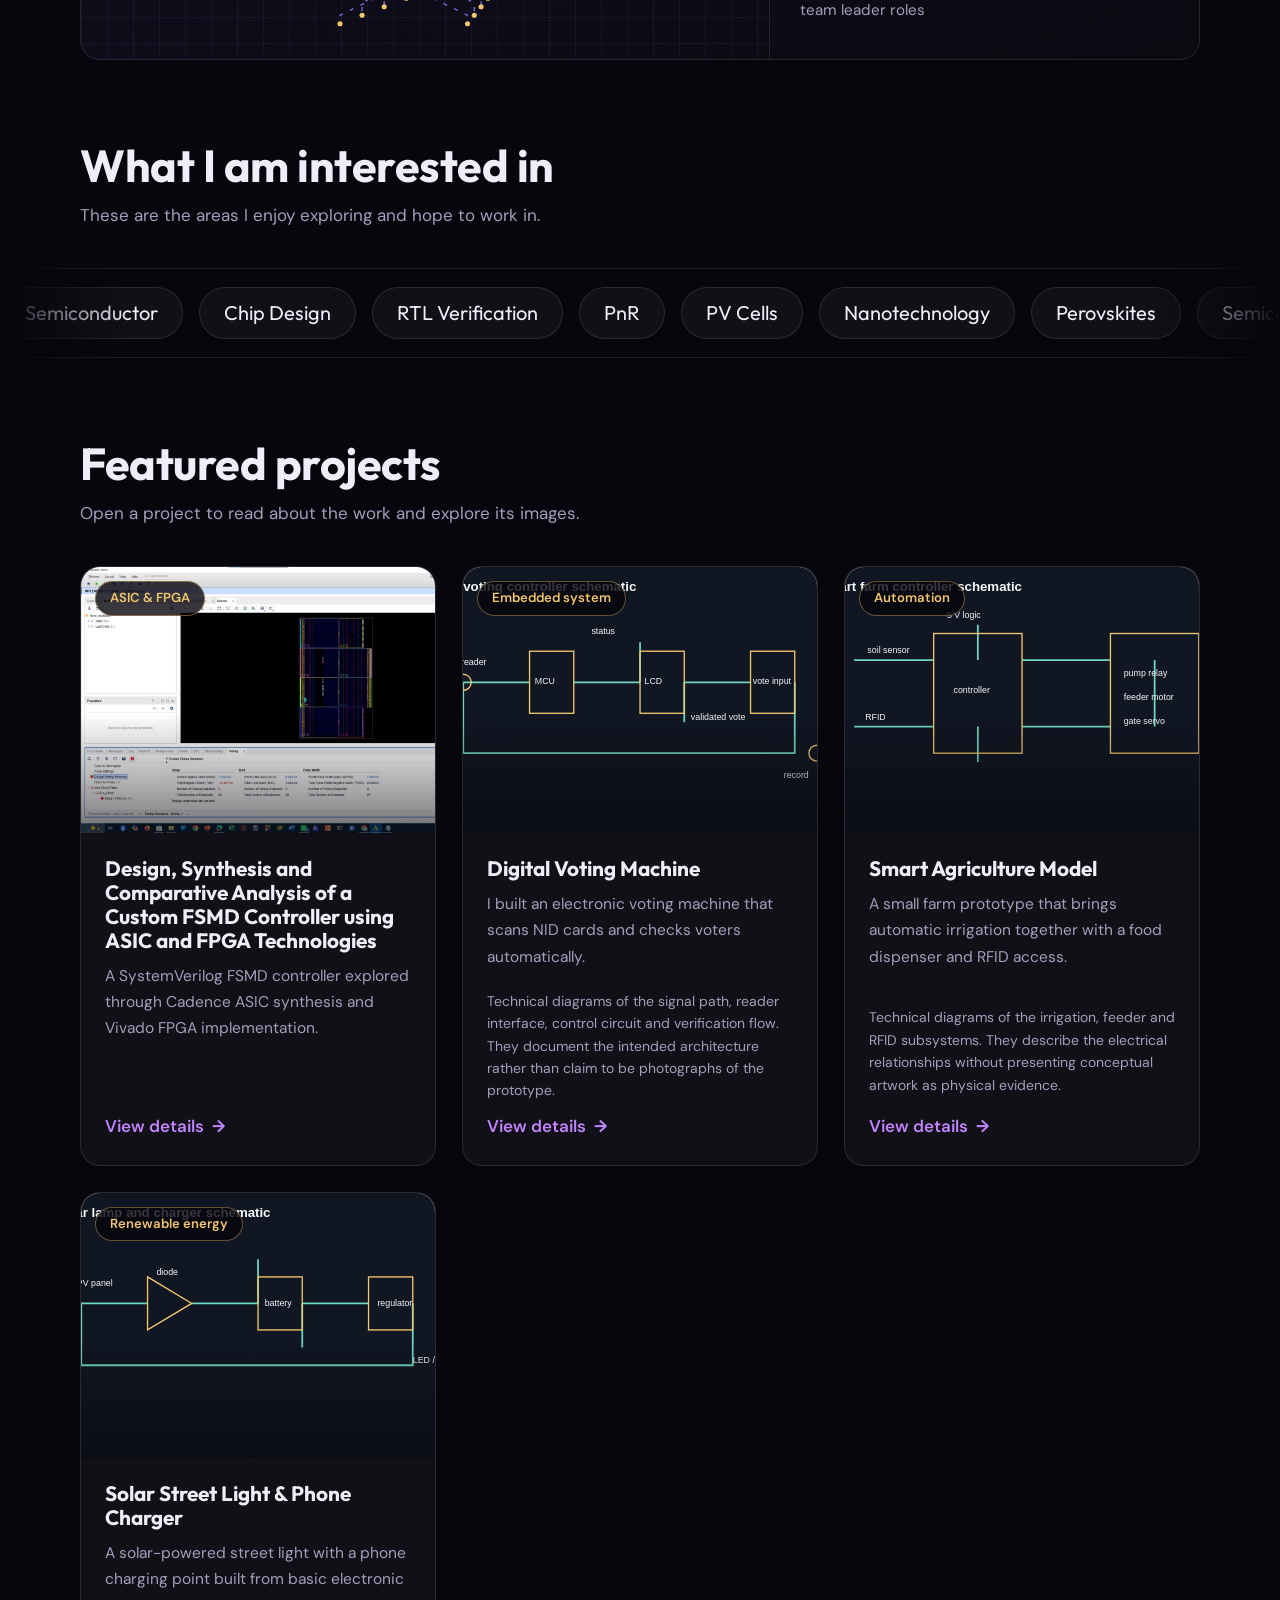
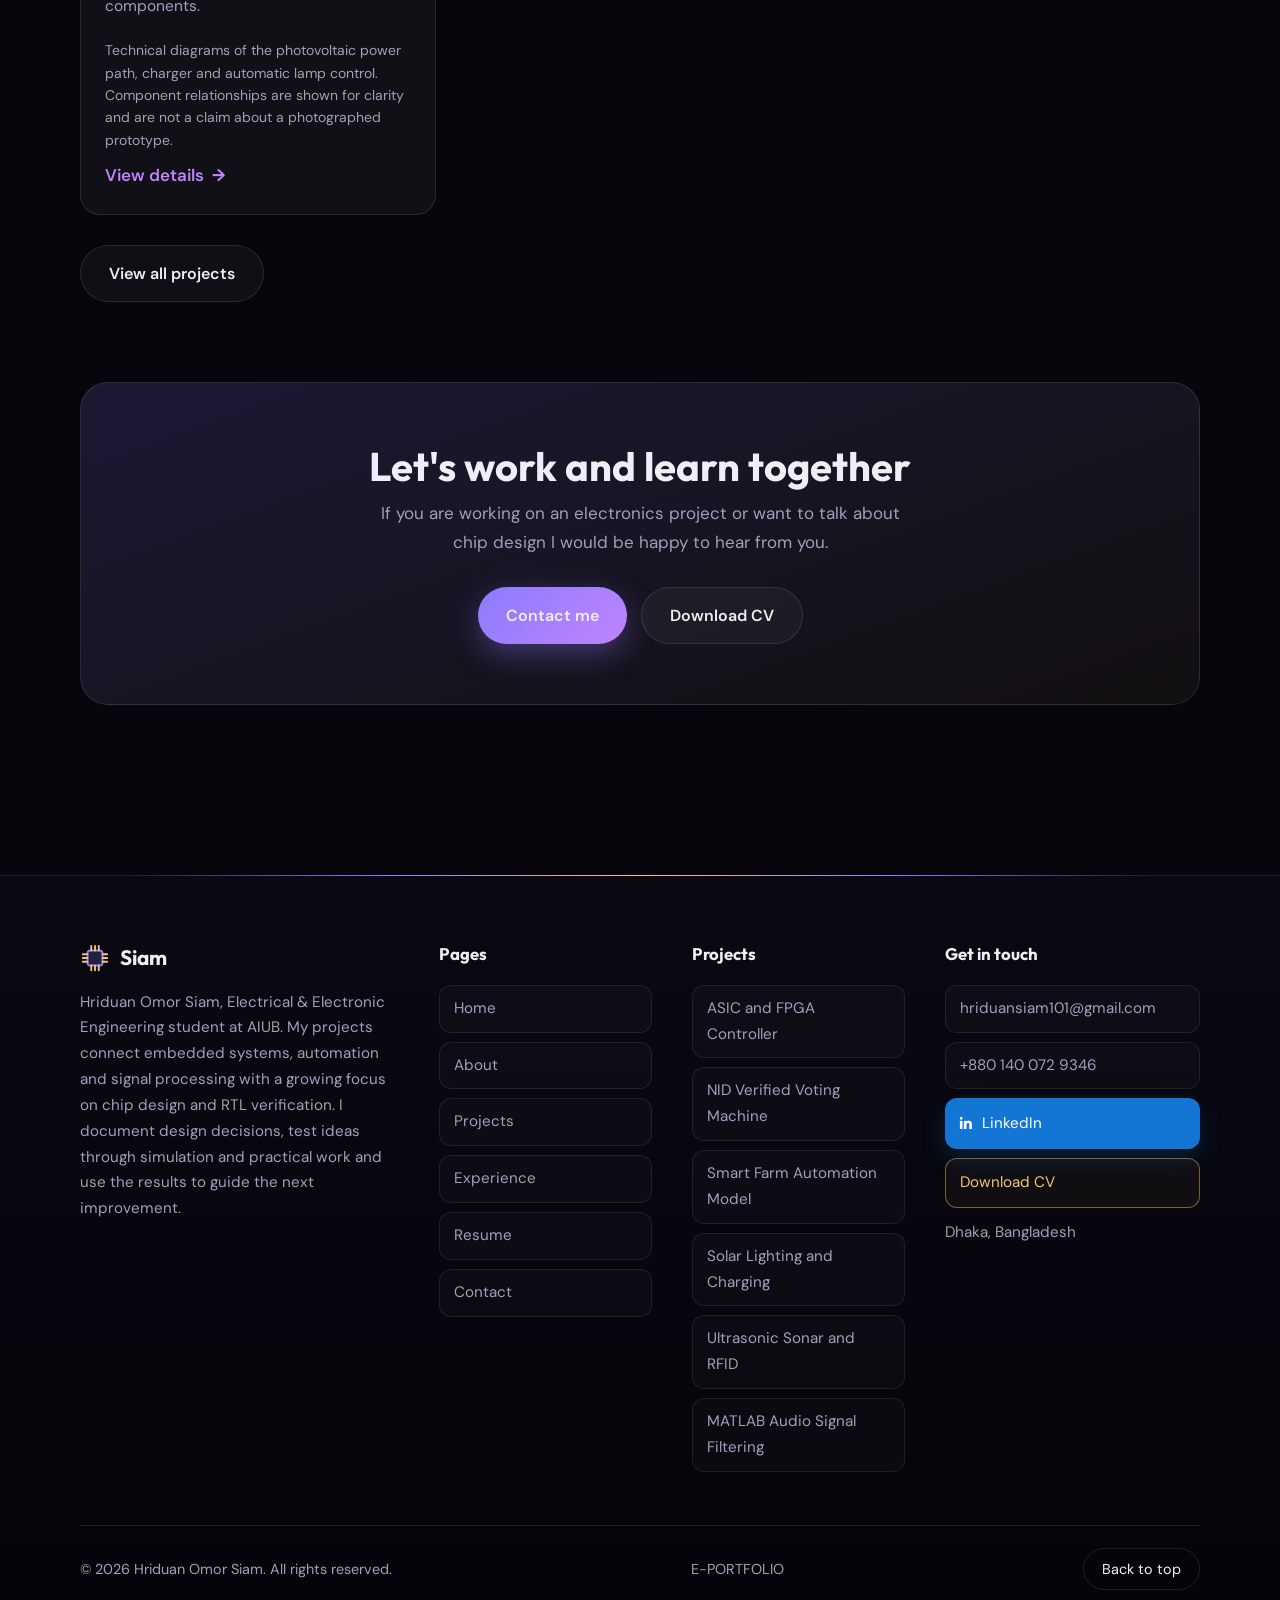
==== commit f176d424: "Use one chip-style video heading" ====
--- a/index.html
+++ b/index.html
@@ -56,7 +56,7 @@
 </div>
 <div class="photo-wrap"><div class="photo-frame"><img src="assets/profile.jpg" alt="Hriduan Omor Siam"></div><div class="photo-badge">Final-year EEE, AIUB</div></div>
 </section>
-<section class="wrap home-video reveal"><div class="home-video-copy"><span class="tag">A short note from me</span><h2>Why I enjoy building things</h2><p>Hi, I am Hriduan. In this short introduction I share where I am coming from, what I am learning in EEE and why I enjoy turning ideas into working systems.</p></div><video controls playsinline preload="metadata" poster="assets/profile.jpg" aria-label="Introduction video from Hriduan Omor Siam"><source src="assets/Hriduan_intro.mp4" type="video/mp4"><p>Your browser does not support this video. <a href="assets/Hriduan_intro.mp4">Download the introduction video</a>.</p></video></section>
+<section class="wrap home-video reveal"><div class="home-video-copy"><span class="chip-label video-chip-label">Professional introduction</span><p>Hi, I am Hriduan. In this short introduction I share where I am coming from, what I am learning in EEE and why I enjoy turning ideas into working systems.</p></div><video controls playsinline preload="metadata" poster="assets/profile.jpg" aria-label="Introduction video from Hriduan Omor Siam"><source src="assets/Hriduan_intro.mp4" type="video/mp4"><p>Your browser does not support this video. <a href="assets/Hriduan_intro.mp4">Download the introduction video</a>.</p></video></section>
 <section class="wrap">
 <div class="chip-panel reveal">
 <div class="chip-view"><span class="chip-label">Semiconductor chip</span><svg class="chip-svg" viewBox="0 0 400 400" role="img" aria-label="Semiconductor chip drawing">
--- a/style.css
+++ b/style.css
@@ -253,10 +253,14 @@
 .resume-viewer iframe{display:block;width:100%;height:600px;border:0;border-radius:14px;background:#fff}
 .resume-fallback{margin:12px 4px 2px;color:var(--muted);font-size:.9rem}
 .resume-fallback a{color:var(--gold)}
-.home-video{display:grid;grid-template-columns:.75fr 1.25fr;gap:26px;align-items:center;margin-top:24px;padding:24px;border:1px solid var(--line);border-radius:var(--radius);background:linear-gradient(135deg,rgba(139,123,255,.12),rgba(242,198,109,.04))}
-.home-video-copy h2{margin:12px 0 8px;font-size:clamp(1.5rem,3vw,2.2rem)}
+.home-video{position:relative;display:grid;grid-template-columns:.75fr 1.25fr;gap:26px;align-items:center;margin-top:24px;padding:28px;border:1px solid rgba(139,123,255,.4);border-radius:var(--radius);overflow:hidden;background:linear-gradient(135deg,rgba(139,123,255,.14),rgba(18,15,36,.94) 55%,rgba(242,198,109,.06))}
+.home-video::before{content:"";position:absolute;inset:0;pointer-events:none;background-image:linear-gradient(rgba(139,123,255,.1) 1px,transparent 1px),linear-gradient(90deg,rgba(139,123,255,.1) 1px,transparent 1px);background-size:26px 26px;-webkit-mask-image:linear-gradient(90deg,#000,transparent 78%);mask-image:linear-gradient(90deg,#000,transparent 78%)}
+.home-video::after{content:"";position:absolute;top:24px;bottom:24px;left:36%;width:1px;background:linear-gradient(transparent,var(--gold),transparent);opacity:.55}
+.home-video-copy,.home-video video{position:relative;z-index:1}
+.home-video-copy{padding:42px 12px 10px 4px}
+.video-chip-label{top:18px;left:28px}
 .home-video-copy p{color:var(--muted)}
-.home-video video{display:block;width:100%;max-width:100%;height:auto;max-height:min(65vh,560px);aspect-ratio:auto;border:1px solid var(--line);border-radius:14px;background:#05040a;object-fit:contain;box-shadow:0 16px 40px rgba(0,0,0,.28)}
+.home-video video{display:block;width:100%;max-width:100%;height:auto;max-height:min(65vh,560px);aspect-ratio:auto;border:1px solid rgba(242,198,109,.5);border-radius:14px;background:#05040a;object-fit:contain;box-shadow:0 0 0 5px rgba(7,6,13,.4),0 16px 40px rgba(0,0,0,.38)}
 .video-card{display:flex;flex-direction:column;justify-content:center}
 .intro-heading{display:flex;align-items:center;justify-content:space-between;gap:14px;margin-bottom:16px}
 .intro-state{color:var(--muted);font-size:.84rem}
@@ -297,6 +301,7 @@
   .hero,.about,.contact,.detail{grid-template-columns:1fr}
   .resume-layout,.video-layout{grid-template-columns:1fr}
   .home-video{grid-template-columns:1fr}
+  .home-video::after{top:52%;bottom:auto;left:24px;right:24px;width:auto;height:1px;background:linear-gradient(90deg,transparent,var(--gold),transparent)}
   .hero{padding-top:50px}
   .photo-wrap{order:-1;max-width:260px}
   .photo-badge{left:50%;transform:translateX(-50%);bottom:-16px;white-space:nowrap}
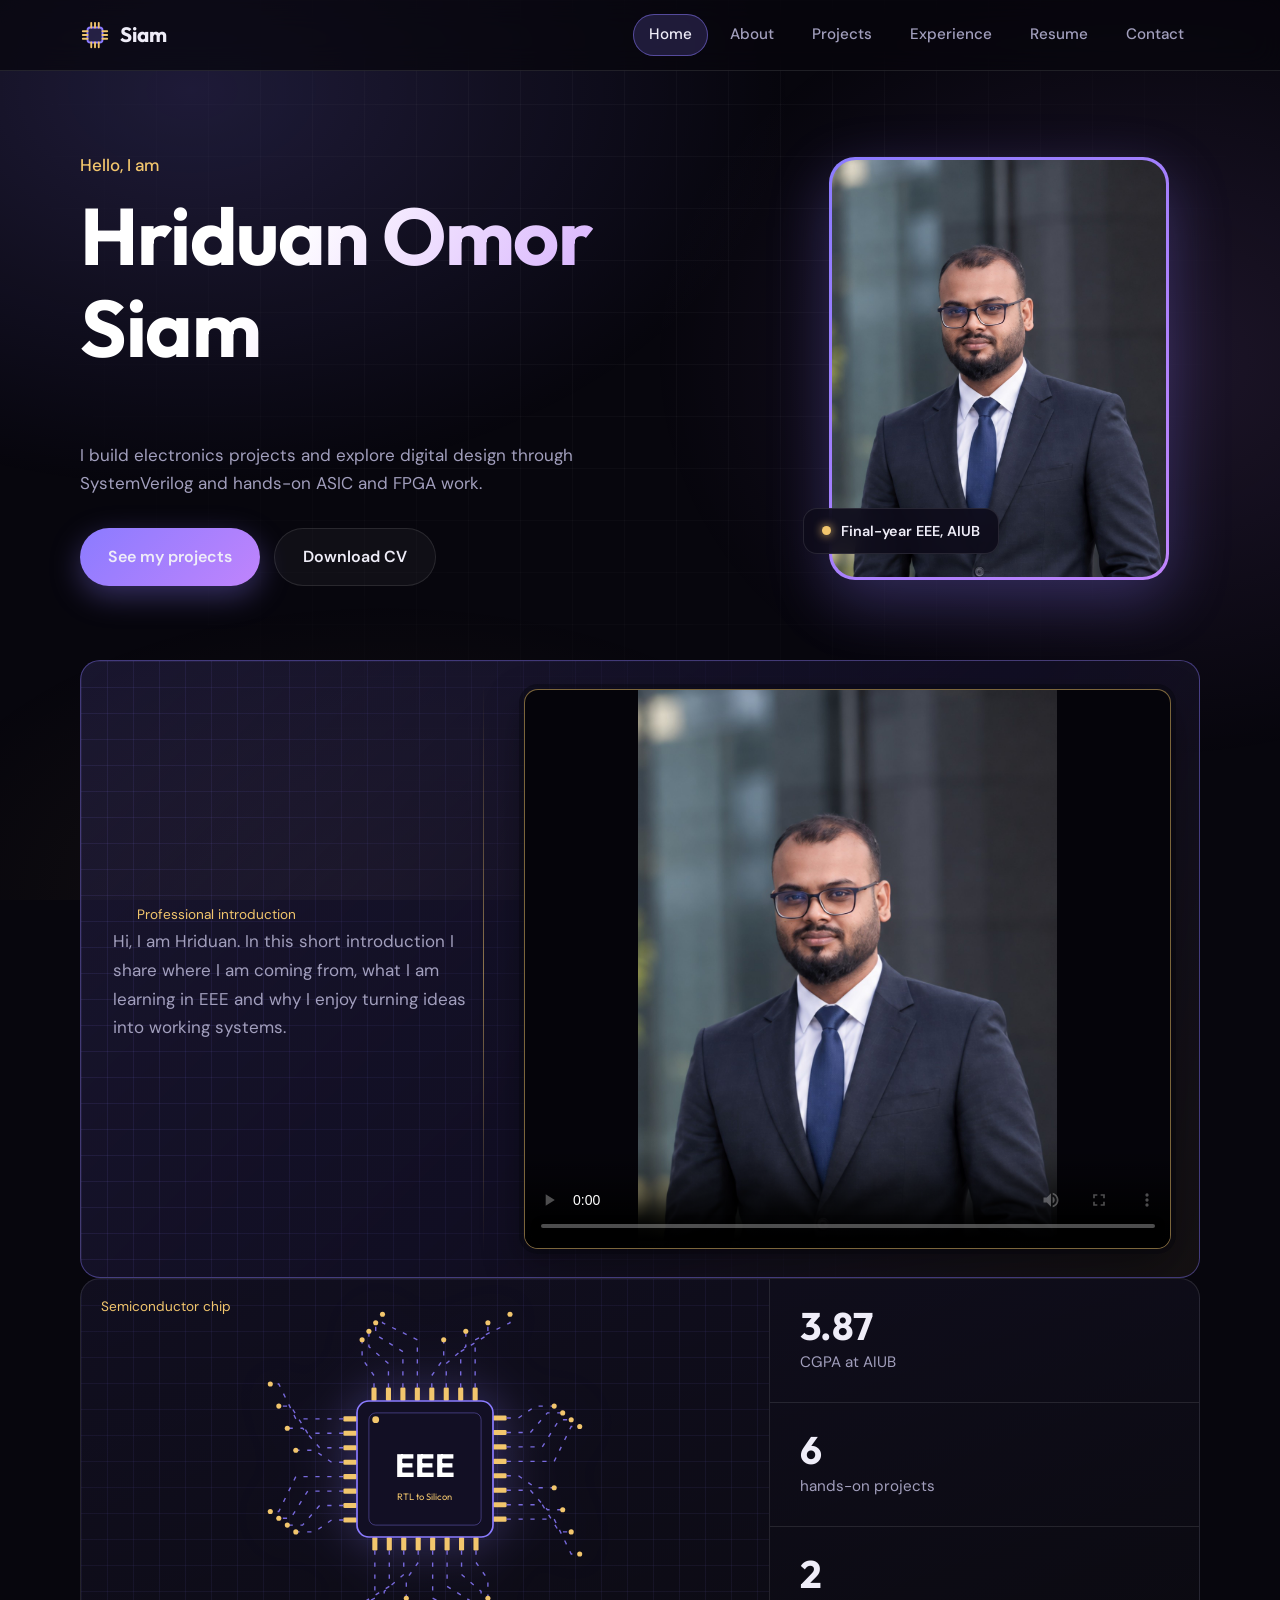
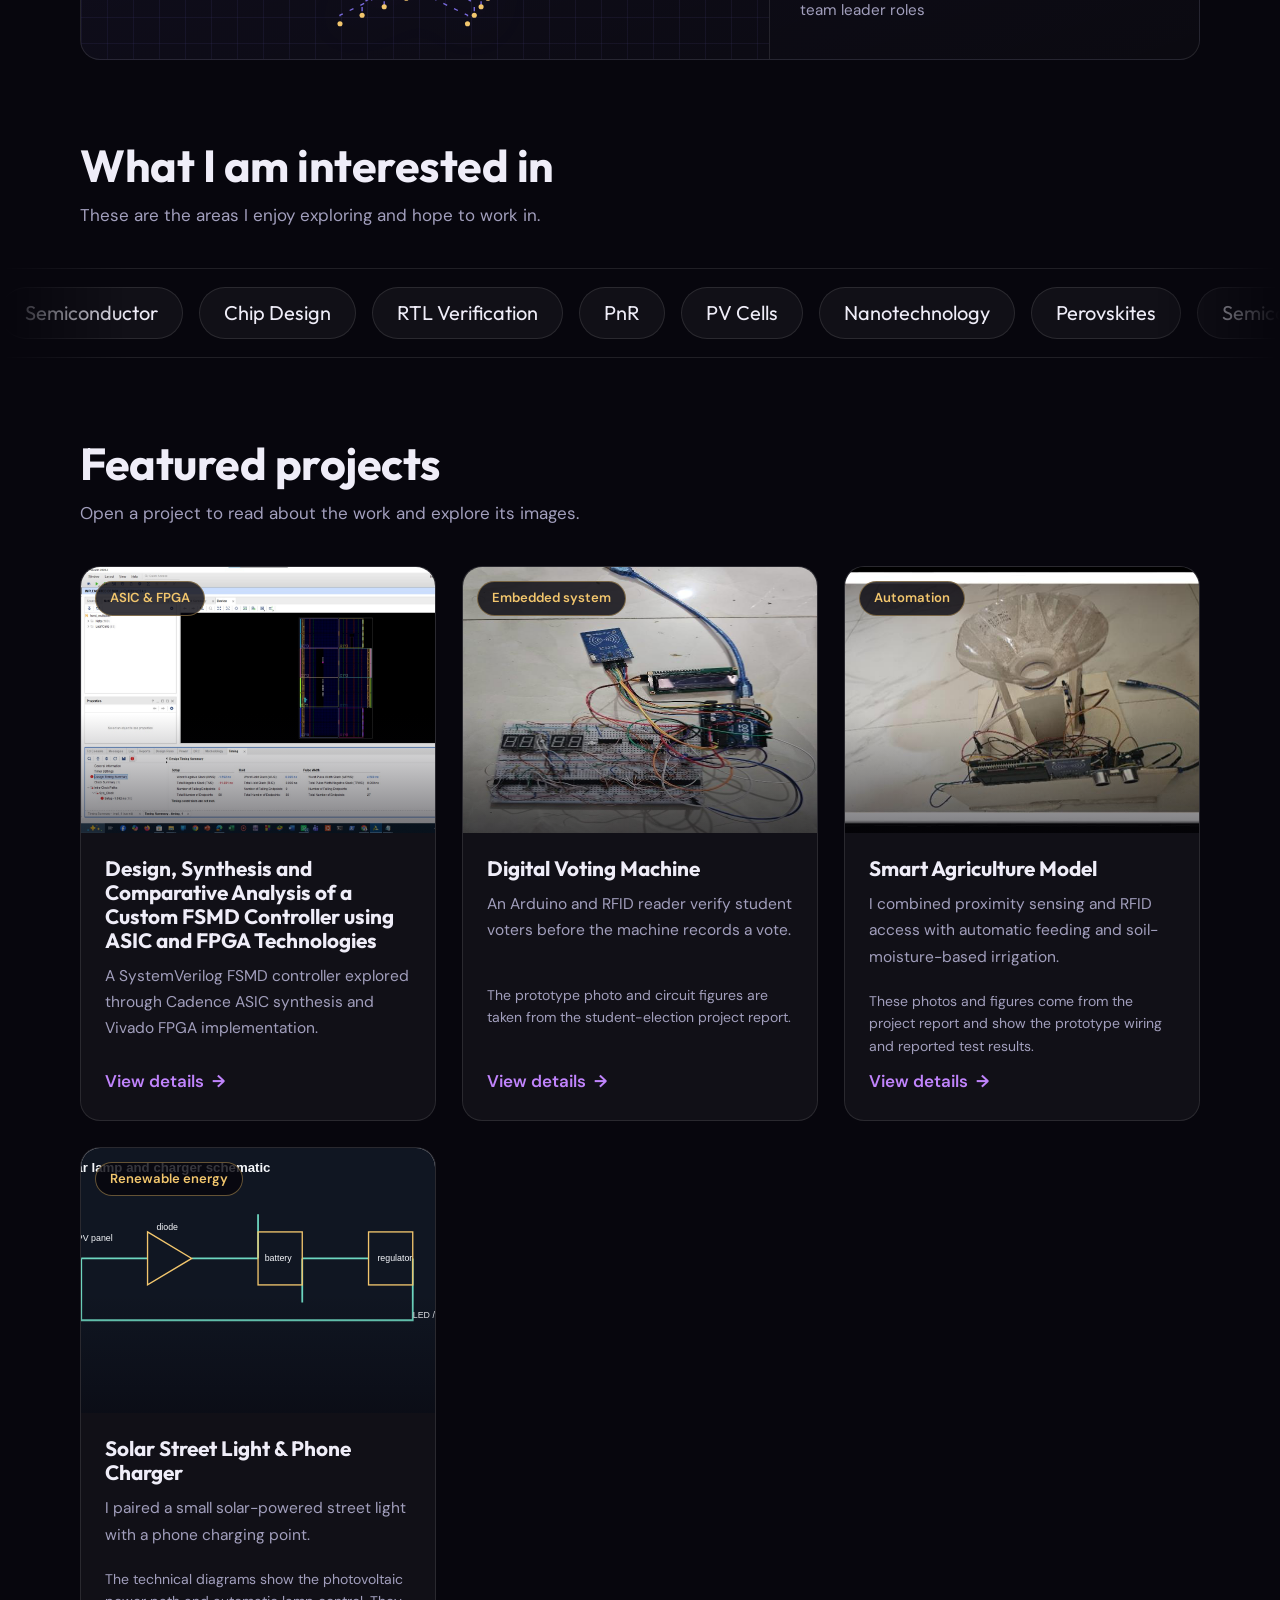
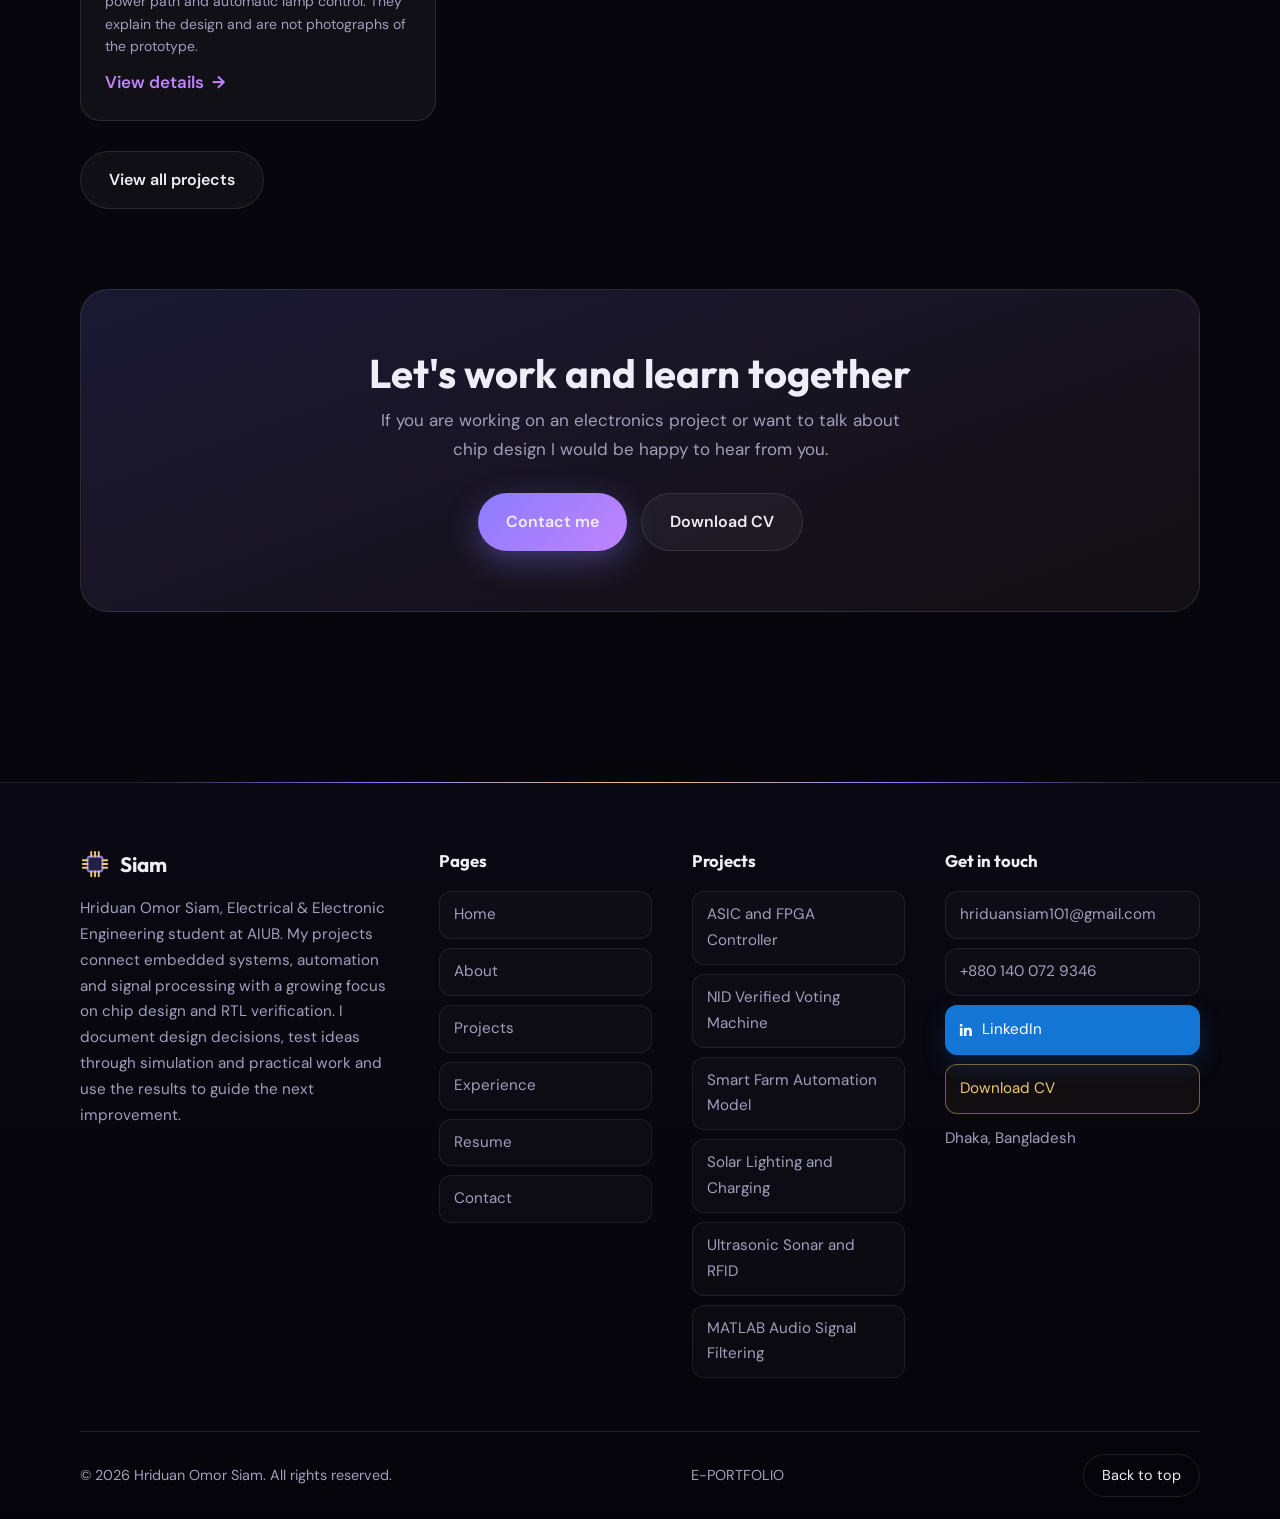
==== commit 29a392b3: "Update portfolio projects and report images" ====
--- a/index.html
+++ b/index.html
@@ -194,16 +194,16 @@
 <div class="tile-body"><h3>Design, Synthesis and Comparative Analysis of a Custom FSMD Controller using ASIC and FPGA Technologies</h3><p>A SystemVerilog FSMD controller explored through Cadence ASIC synthesis and Vivado FPGA implementation.</p><span class="more">View details <b>&rarr;</b></span></div>
 </a>
 <a class="tile reveal" href="project-digital-voting-machine.html">
-<div class="tile-img"><img src="projects/digital-voting-machine/voting-machine-main-schematic.svg" alt="Digital Voting Machine" loading="lazy"><span class="tile-cat">Embedded system</span></div>
-<div class="tile-body"><h3>Digital Voting Machine</h3><p>I built an electronic voting machine that scans NID cards and checks voters automatically.</p><p class="image-note">Technical diagrams of the signal path, reader interface, control circuit and verification flow. They document the intended architecture rather than claim to be photographs of the prototype.</p><span class="more">View details <b>&rarr;</b></span></div>
+<div class="tile-img"><img src="projects/digital-voting-machine/voting-machine-prototype.png" alt="Digital Voting Machine" loading="lazy"><span class="tile-cat">Embedded system</span></div>
+<div class="tile-body"><h3>Digital Voting Machine</h3><p>An Arduino and RFID reader verify student voters before the machine records a vote.</p><p class="image-note">The prototype photo and circuit figures are taken from the student-election project report.</p><span class="more">View details <b>&rarr;</b></span></div>
 </a>
 <a class="tile reveal" href="project-smart-agriculture-model.html">
-<div class="tile-img"><img src="projects/smart-agriculture-model/smart-farm-main-schematic.svg" alt="Smart Agriculture Model" loading="lazy"><span class="tile-cat">Automation</span></div>
-<div class="tile-body"><h3>Smart Agriculture Model</h3><p>A small farm prototype that brings automatic irrigation together with a food dispenser and RFID access.</p><p class="image-note">Technical diagrams of the irrigation, feeder and RFID subsystems. They describe the electrical relationships without presenting conceptual artwork as physical evidence.</p><span class="more">View details <b>&rarr;</b></span></div>
+<div class="tile-img"><img src="projects/smart-agriculture-model/smart-farm-prototype.png" alt="Smart Agriculture Model" loading="lazy"><span class="tile-cat">Automation</span></div>
+<div class="tile-body"><h3>Smart Agriculture Model</h3><p>I combined proximity sensing and RFID access with automatic feeding and soil-moisture-based irrigation.</p><p class="image-note">These photos and figures come from the project report and show the prototype wiring and reported test results.</p><span class="more">View details <b>&rarr;</b></span></div>
 </a>
 <a class="tile reveal" href="project-solar-street-light.html">
 <div class="tile-img"><img src="projects/solar-street-light/solar-light-main-schematic.svg" alt="Solar Street Light &amp; Phone Charger" loading="lazy"><span class="tile-cat">Renewable energy</span></div>
-<div class="tile-body"><h3>Solar Street Light &amp; Phone Charger</h3><p>A solar-powered street light with a phone charging point built from basic electronic components.</p><p class="image-note">Technical diagrams of the photovoltaic power path, charger and automatic lamp control. Component relationships are shown for clarity and are not a claim about a photographed prototype.</p><span class="more">View details <b>&rarr;</b></span></div>
+<div class="tile-body"><h3>Solar Street Light &amp; Phone Charger</h3><p>I paired a small solar-powered street light with a phone charging point.</p><p class="image-note">The technical diagrams show the photovoltaic power path and automatic lamp control. They explain the design and are not photographs of the prototype.</p><span class="more">View details <b>&rarr;</b></span></div>
 </a>
 </div>
 <div class="btn-row"><a class="btn" href="projects.html">View all projects</a></div>
